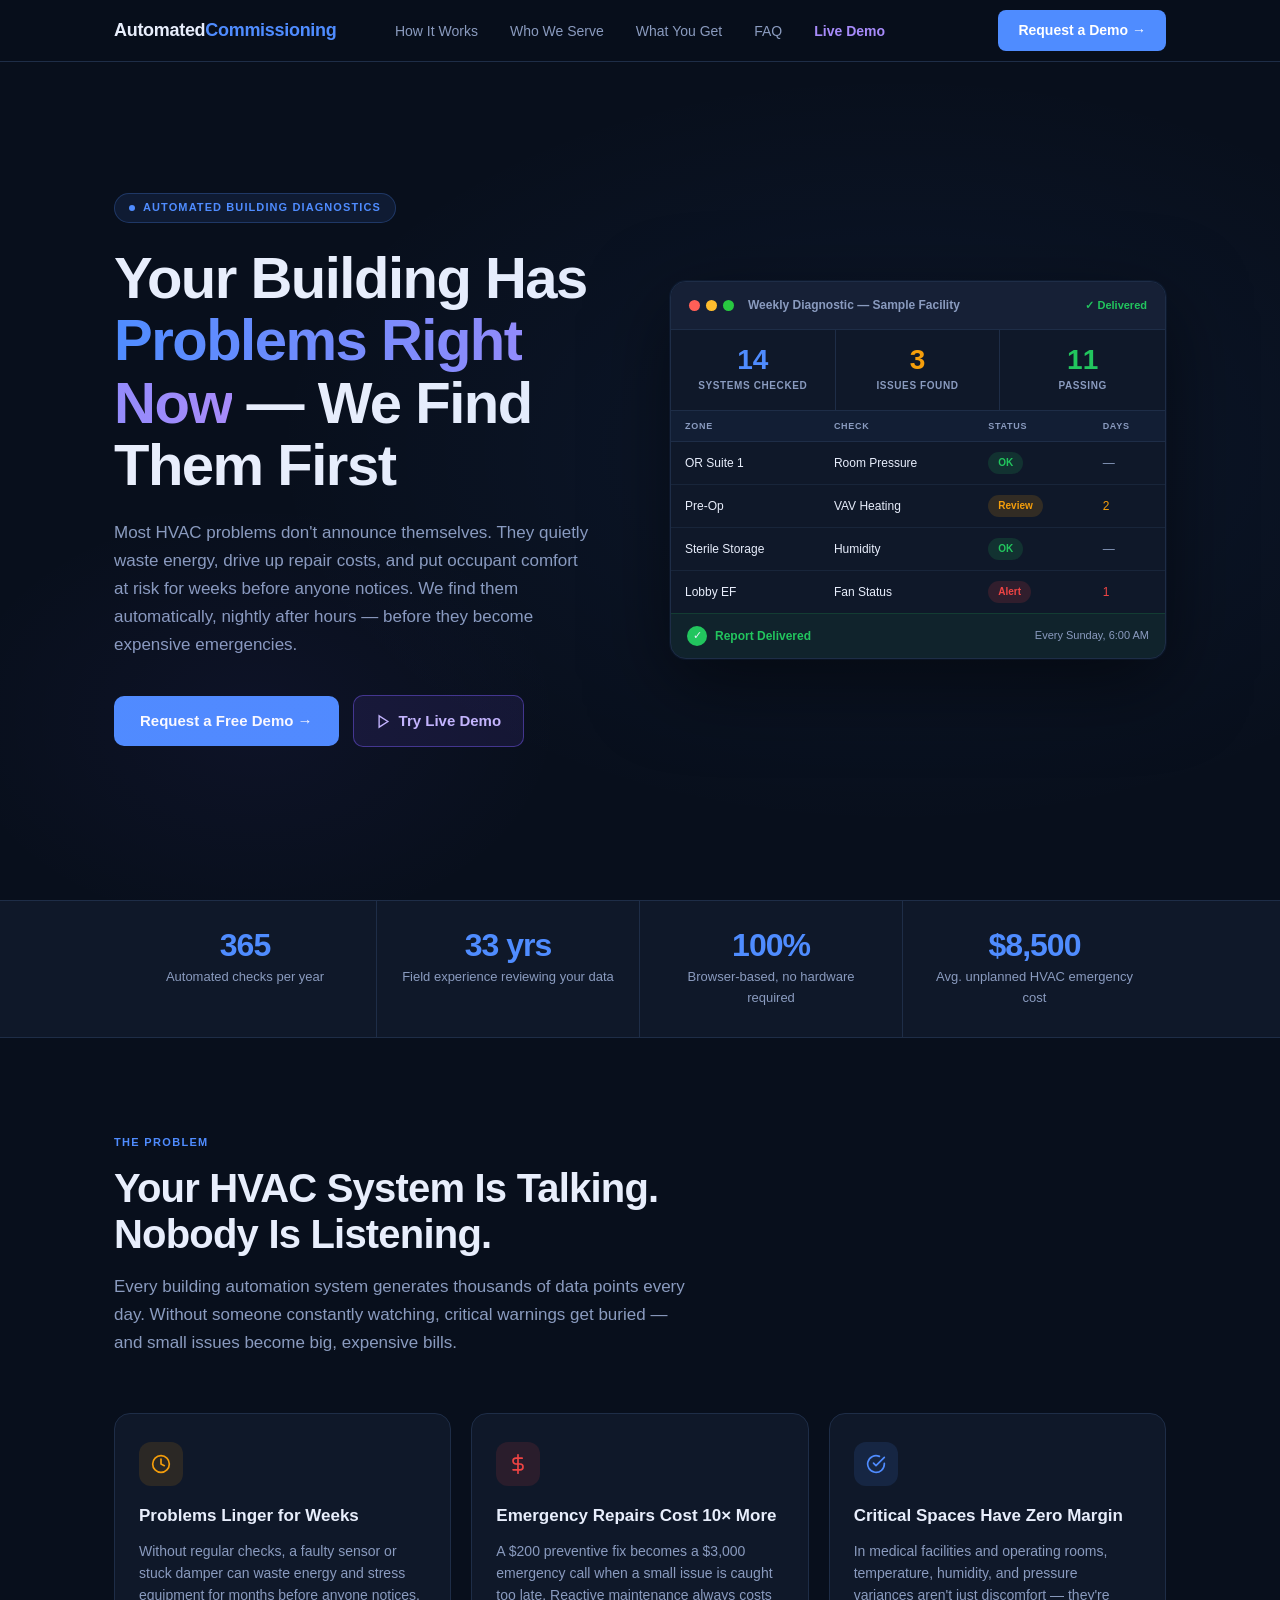
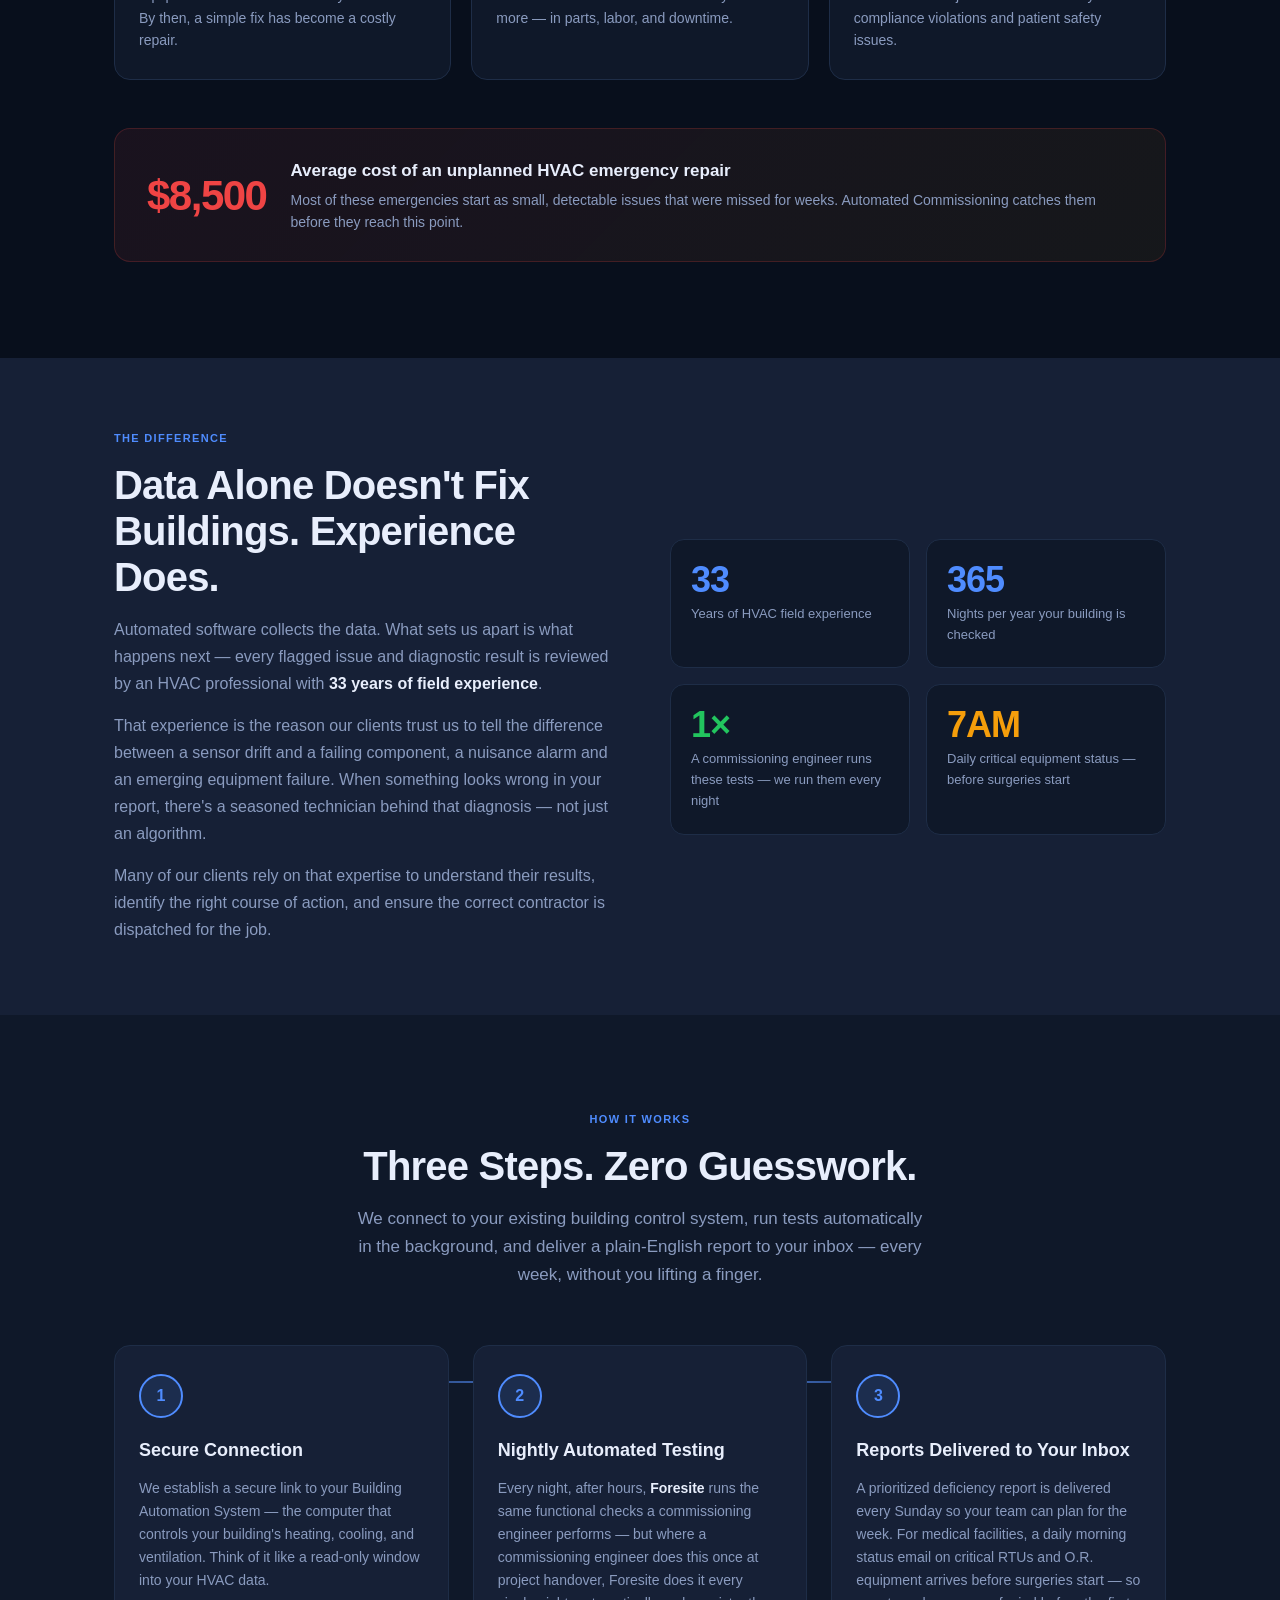
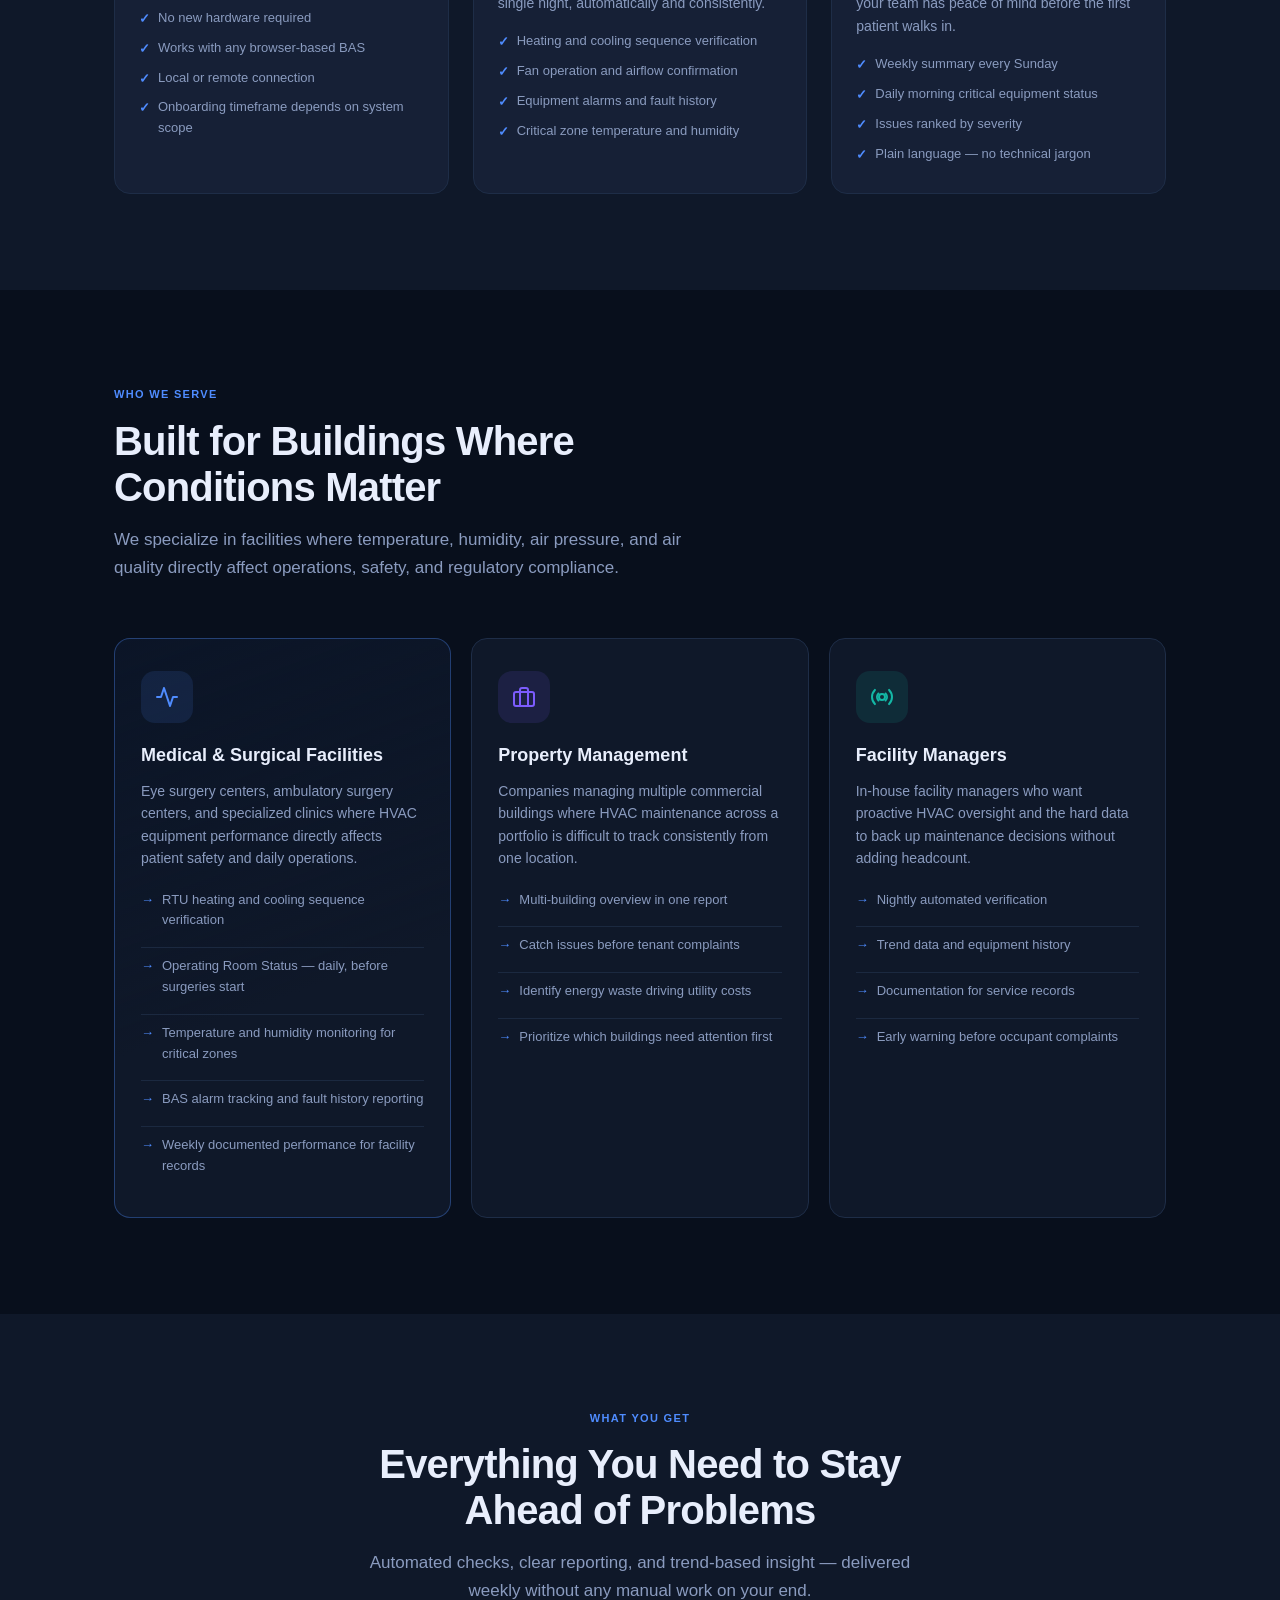
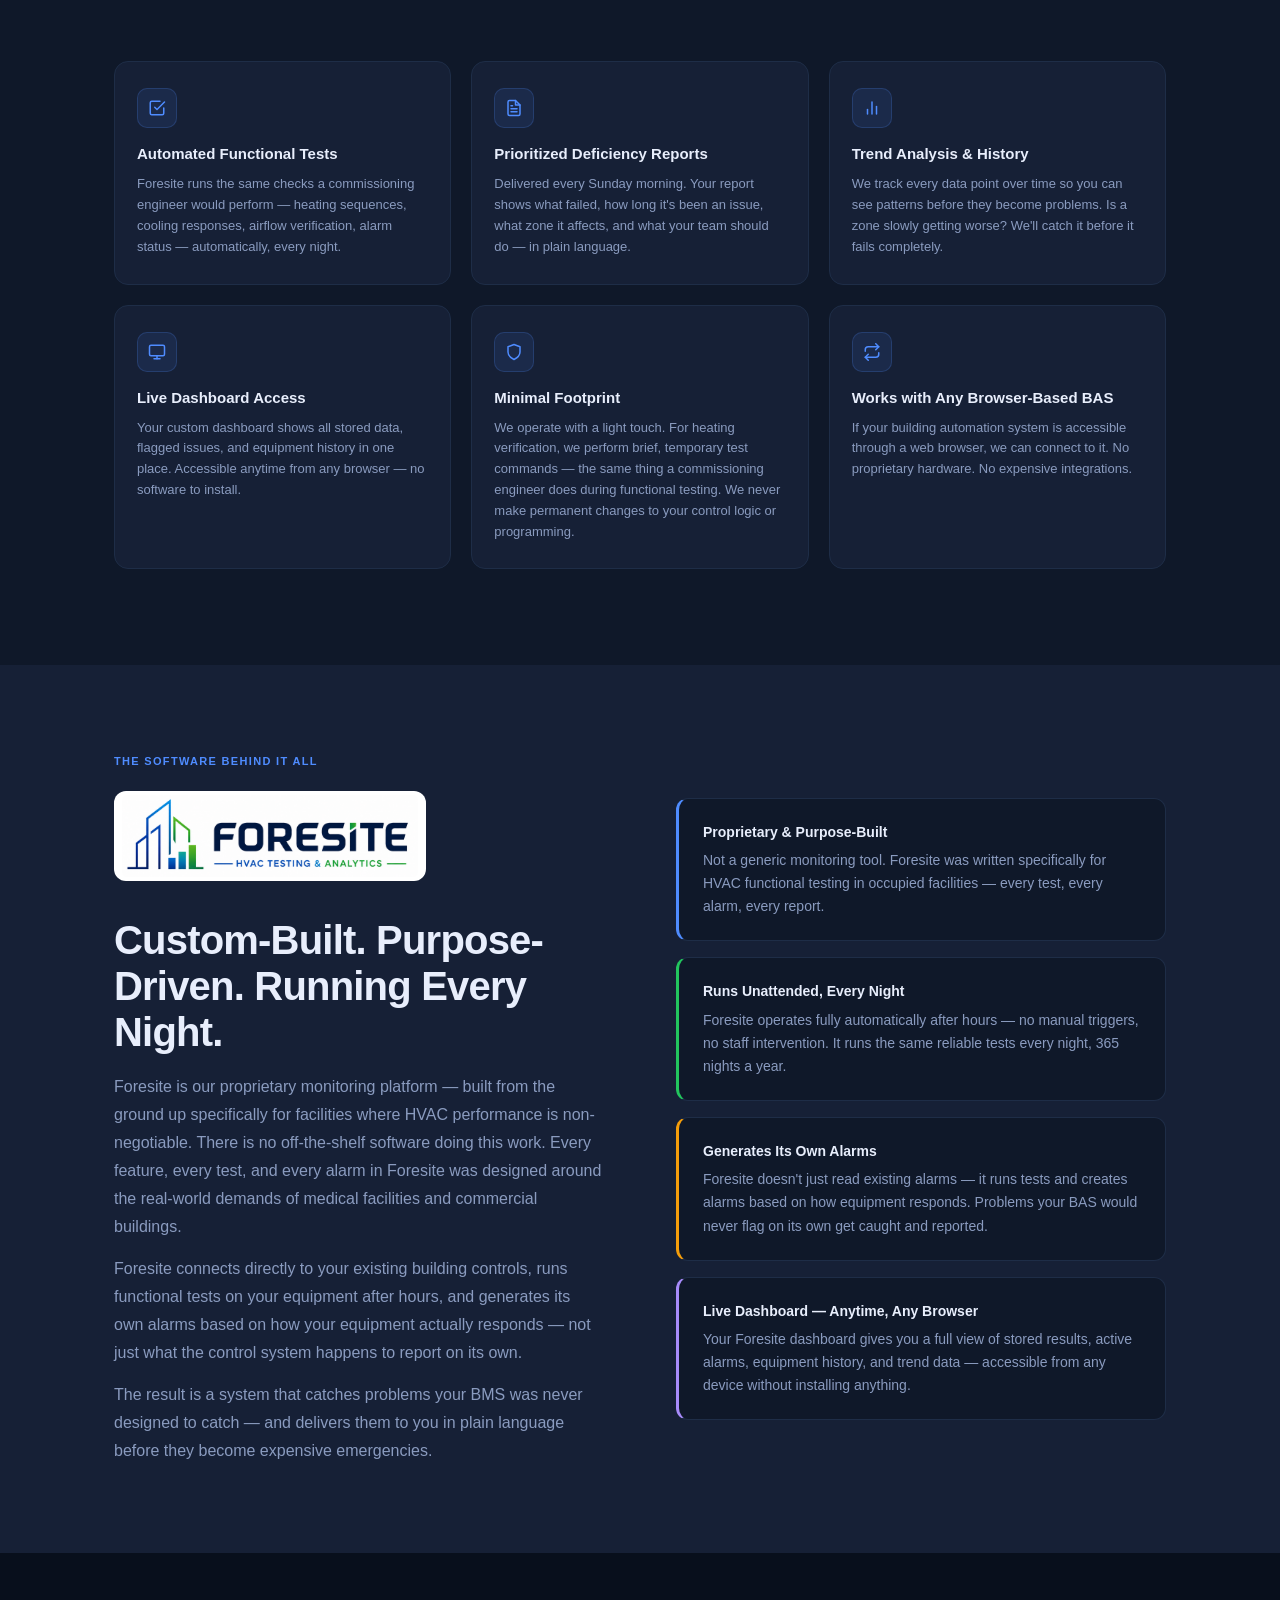
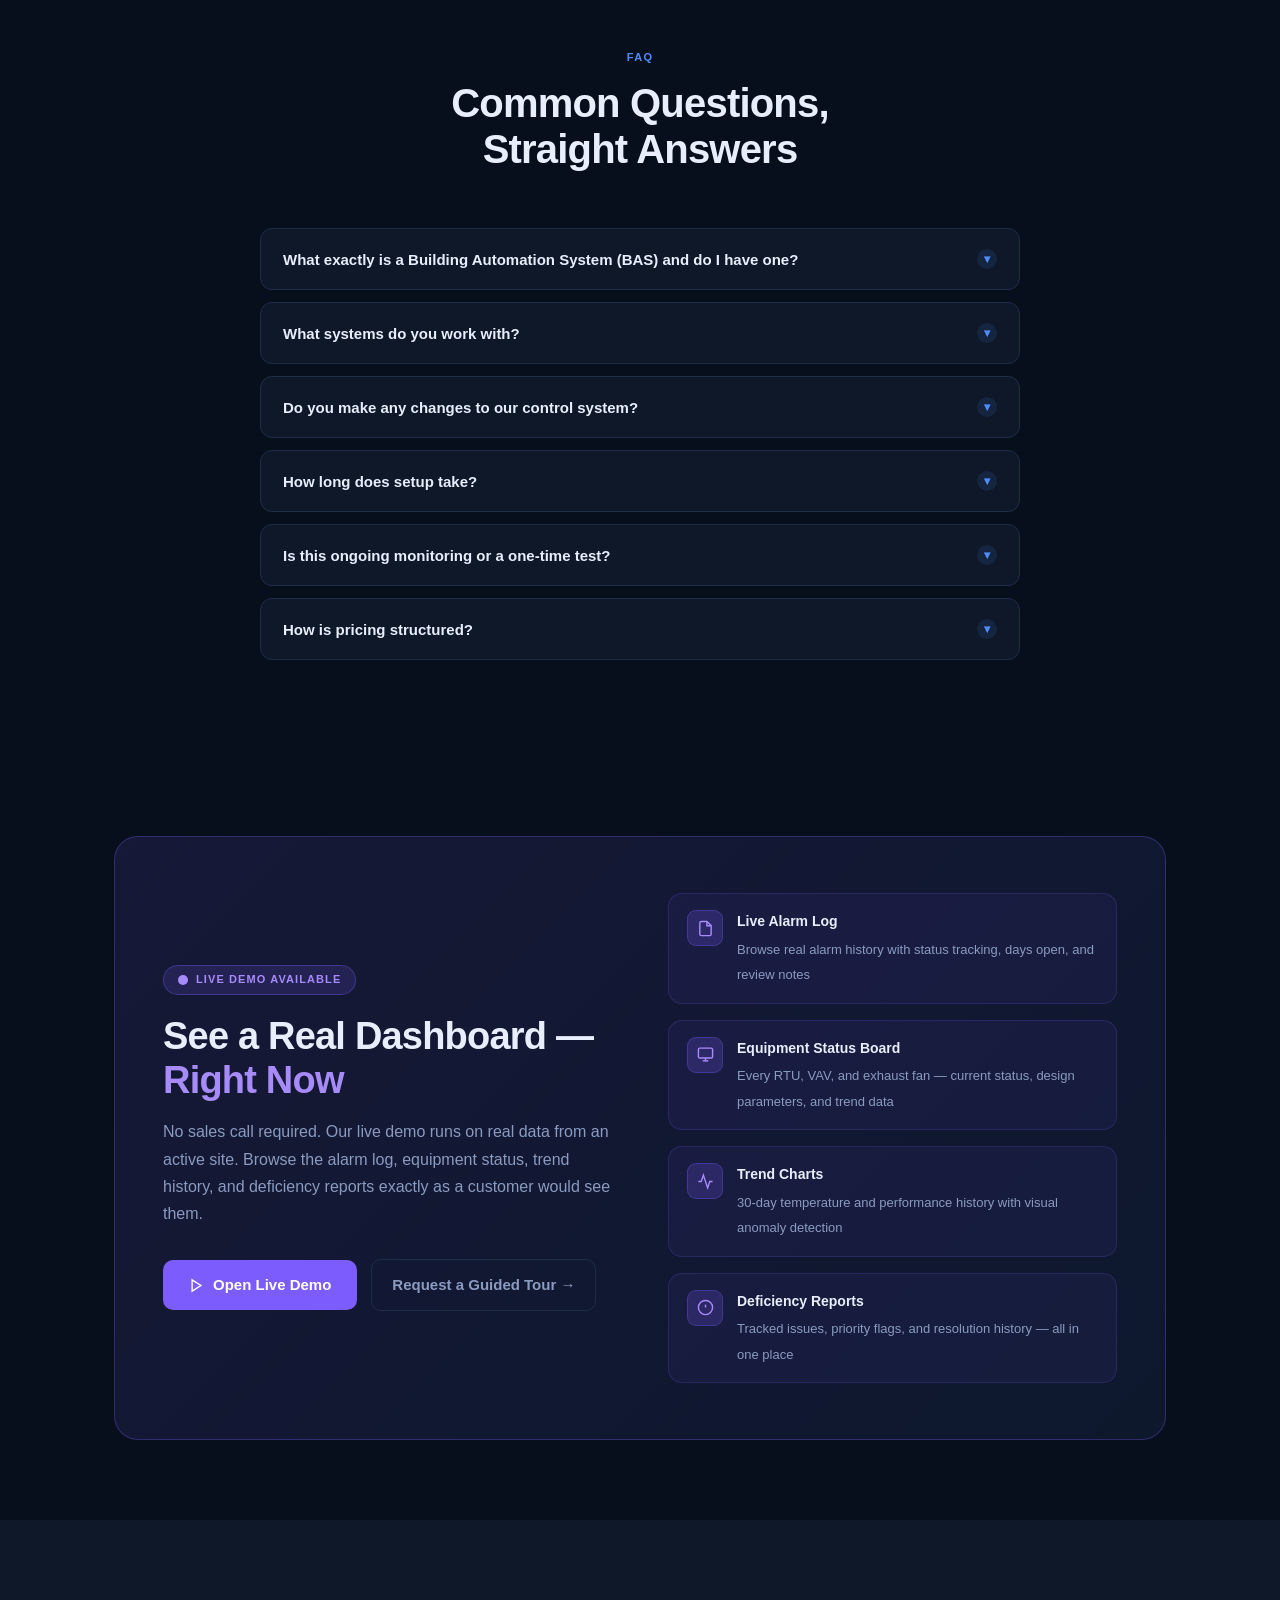
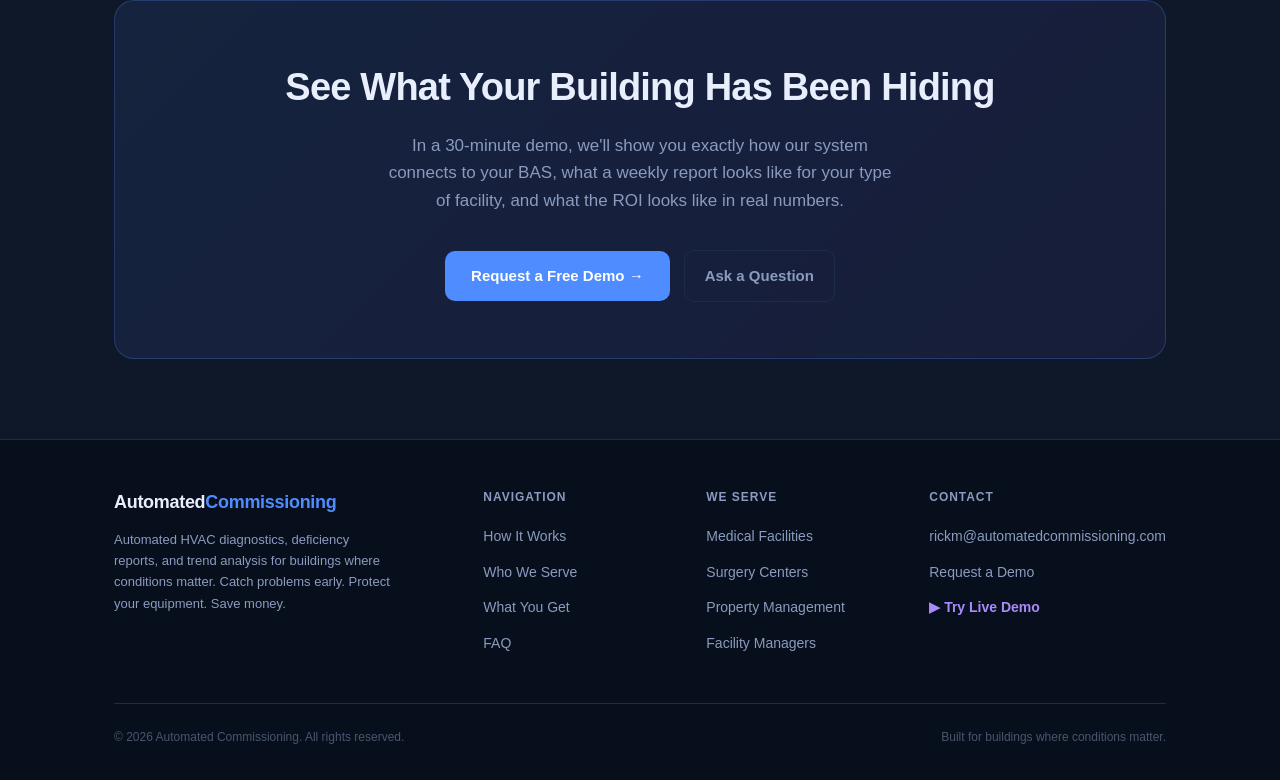
==== index.html @ 2536ab01 "Add files via upload" ====
<!DOCTYPE html>
<html lang="en">
<head>
  <meta charset="UTF-8" />
  <meta name="viewport" content="width=device-width, initial-scale=1.0" />
  <meta name="description" content="Automated Commissioning delivers weekly HVAC diagnostics, deficiency reports, and trend analysis for medical facilities, surgery centers, and commercial buildings." />
  <title>Automated Commissioning | Weekly HVAC Diagnostics for Buildings</title>
  <style>
    /* ── Reset & Variables ──────────────────────────────────────────────── */
    *, *::before, *::after { box-sizing: border-box; margin: 0; padding: 0; }

    :root {
      --bg:       #080f1c;
      --panel:    #0f1829;
      --panel-2:  #162036;
      --panel-3:  #1c2a42;
      --text:     #e8eefc;
      --muted:    #8a9bbf;
      --border:   #1e2d47;
      --accent:   #4f8cff;
      --accent-d: #3a7aef;
      --accent-2: #7c5cfc;
      --green:    #22c55e;
      --amber:    #f59e0b;
      --red:      #ef4444;
    }

    html { scroll-behavior: smooth; }

    body {
      background: var(--bg);
      color: var(--text);
      font-family: Arial, Helvetica, sans-serif;
      line-height: 1.6;
      overflow-x: hidden;
    }

    a { color: inherit; text-decoration: none; }
    img { max-width: 100%; }

    .container {
      max-width: 1100px;
      margin: 0 auto;
      padding: 0 24px;
    }

    /* ── Animations ─────────────────────────────────────────────────────── */
    @keyframes fade-up {
      from { opacity: 0; transform: translateY(28px); }
      to   { opacity: 1; transform: translateY(0); }
    }
    @keyframes fade-in {
      from { opacity: 0; }
      to   { opacity: 1; }
    }
    @keyframes pulse-dot {
      0%, 100% { opacity: 1; transform: scale(1); }
      50%       { opacity: .5; transform: scale(1.4); }
    }
    @keyframes float {
      0%, 100% { transform: translateY(0); }
      50%       { transform: translateY(-8px); }
    }
    @keyframes count-up { from { opacity: 0; } to { opacity: 1; } }

    .reveal {
      opacity: 0;
      transform: translateY(24px);
      transition: opacity 0.6s ease, transform 0.6s ease;
    }
    .reveal.visible {
      opacity: 1;
      transform: translateY(0);
    }

    /* ── NAV ─────────────────────────────────────────────────────────────── */
    nav {
      position: fixed;
      top: 0; left: 0; right: 0;
      z-index: 100;
      background: rgba(8, 15, 28, 0.92);
      backdrop-filter: blur(12px);
      border-bottom: 1px solid var(--border);
      height: 62px;
      display: flex;
      align-items: center;
    }

    nav .container {
      width: 100%;
    }

    .nav-inner {
      display: flex;
      align-items: center;
      width: 100%;
    }

    .nav-right {
      flex: 1;
      display: flex;
      align-items: center;
      justify-content: flex-end;
      gap: 12px;
    }

    .logo {
      flex: 1;
      font-size: 18px;
      font-weight: 800;
      letter-spacing: -0.3px;
      white-space: nowrap;
    }
    .logo span { color: var(--accent); }

    .nav-links {
      display: flex;
      align-items: center;
      gap: 32px;
      list-style: none;
      flex-shrink: 0;
    }
    .nav-links a {
      font-size: 14px;
      color: var(--muted);
      font-weight: 500;
      transition: color 0.15s;
    }
    .nav-links a:hover { color: var(--text); }

    .nav-cta {
      background: var(--accent);
      color: #fff;
      font-size: 14px;
      font-weight: 700;
      padding: 9px 20px;
      border-radius: 8px;
      transition: background 0.15s;
      white-space: nowrap;
    }
    .nav-cta:hover { background: var(--accent-d); color: #fff; }

    .nav-mobile-btn {
      display: none;
      background: none;
      border: none;
      cursor: pointer;
      padding: 4px;
      color: var(--text);
    }

    /* ── HERO ────────────────────────────────────────────────────────────── */
    .hero {
      min-height: 100vh;
      display: flex;
      align-items: center;
      padding: 100px 0 60px;
      position: relative;
      overflow: hidden;
    }

    .hero::before {
      content: '';
      position: absolute;
      inset: 0;
      background: radial-gradient(ellipse 70% 60% at 70% 50%, rgba(79,140,255,0.07) 0%, transparent 70%),
                  radial-gradient(ellipse 40% 40% at 20% 80%, rgba(124,92,252,0.05) 0%, transparent 60%);
      pointer-events: none;
    }

    .hero-grid {
      display: grid;
      grid-template-columns: 1fr 1fr;
      gap: 60px;
      align-items: center;
    }

    .hero-badge {
      display: inline-flex;
      align-items: center;
      gap: 8px;
      font-size: 11px;
      font-weight: 700;
      letter-spacing: 0.1em;
      text-transform: uppercase;
      color: var(--accent);
      background: rgba(79,140,255,0.1);
      border: 1px solid rgba(79,140,255,0.25);
      border-radius: 50px;
      padding: 5px 14px;
      margin-bottom: 24px;
    }

    .hero-badge-dot {
      width: 6px; height: 6px;
      background: var(--accent);
      border-radius: 50%;
      animation: pulse-dot 2s ease infinite;
    }

    .hero h1 {
      font-size: clamp(36px, 5vw, 58px);
      font-weight: 900;
      line-height: 1.08;
      letter-spacing: -1.5px;
      margin-bottom: 22px;
      color: var(--text);
    }

    .hero h1 em {
      font-style: normal;
      background: linear-gradient(90deg, var(--accent) 0%, #a78bfa 100%);
      -webkit-background-clip: text;
      -webkit-text-fill-color: transparent;
      background-clip: text;
    }

    .hero-sub {
      font-size: 17px;
      color: var(--muted);
      line-height: 1.65;
      margin-bottom: 36px;
      max-width: 480px;
    }

    .hero-actions {
      display: flex;
      align-items: center;
      gap: 14px;
      flex-wrap: wrap;
    }

    .btn-primary {
      display: inline-flex;
      align-items: center;
      gap: 8px;
      background: var(--accent);
      color: #fff;
      font-size: 15px;
      font-weight: 700;
      padding: 13px 26px;
      border-radius: 10px;
      transition: background 0.15s, transform 0.15s;
    }
    .btn-primary:hover { background: var(--accent-d); transform: translateY(-1px); color: #fff; }

    .btn-ghost {
      display: inline-flex;
      align-items: center;
      gap: 8px;
      color: var(--muted);
      font-size: 15px;
      font-weight: 600;
      padding: 13px 20px;
      border-radius: 10px;
      border: 1px solid var(--border);
      transition: color 0.15s, border-color 0.15s;
    }
    .btn-ghost:hover { color: var(--text); border-color: var(--accent); }

    .btn-demo-hero {
      display: inline-flex;
      align-items: center;
      gap: 8px;
      color: #c4b5fd;
      font-size: 15px;
      font-weight: 700;
      padding: 13px 22px;
      border-radius: 10px;
      border: 1px solid rgba(124,92,252,0.45);
      background: rgba(124,92,252,0.1);
      transition: background 0.15s, border-color 0.15s, transform 0.15s;
    }
    .btn-demo-hero:hover {
      background: rgba(124,92,252,0.18);
      border-color: rgba(124,92,252,0.8);
      color: #ddd6fe;
      transform: translateY(-1px);
    }

    /* ── Demo callout section ───────────────────────────────────────────── */
    .demo-callout {
      padding: 80px 0;
      background: var(--bg);
    }

    .demo-callout-box {
      background: linear-gradient(135deg, rgba(124,92,252,0.12) 0%, rgba(79,140,255,0.08) 100%);
      border: 1px solid rgba(124,92,252,0.3);
      border-radius: 24px;
      padding: 56px 48px;
      display: grid;
      grid-template-columns: 1fr 1fr;
      gap: 56px;
      align-items: center;
    }

    @media (max-width: 760px) {
      .demo-callout-box { grid-template-columns: 1fr; gap: 32px; padding: 36px 24px; }
    }

    .demo-callout-badge {
      display: inline-flex;
      align-items: center;
      gap: 8px;
      font-size: 11px;
      font-weight: 700;
      letter-spacing: 0.1em;
      text-transform: uppercase;
      color: #a78bfa;
      background: rgba(124,92,252,0.15);
      border: 1px solid rgba(124,92,252,0.35);
      border-radius: 50px;
      padding: 5px 14px;
      margin-bottom: 20px;
    }

    .demo-callout h2 {
      font-size: clamp(26px, 3.5vw, 38px);
      font-weight: 900;
      letter-spacing: -0.8px;
      line-height: 1.15;
      margin-bottom: 16px;
    }

    .demo-callout h2 span { color: #a78bfa; }

    .demo-callout p {
      font-size: 16px;
      color: var(--muted);
      margin-bottom: 32px;
      line-height: 1.7;
    }

    .demo-callout-actions {
      display: flex;
      align-items: center;
      gap: 14px;
      flex-wrap: wrap;
    }

    .btn-demo-main {
      display: inline-flex;
      align-items: center;
      gap: 9px;
      background: #7c5cfc;
      color: #fff;
      font-size: 15px;
      font-weight: 700;
      padding: 13px 26px;
      border-radius: 10px;
      transition: background 0.15s, transform 0.15s;
    }
    .btn-demo-main:hover { background: #6d4de8; color: #fff; transform: translateY(-1px); }

    .demo-callout-features {
      display: flex;
      flex-direction: column;
      gap: 16px;
    }

    .demo-feature-item {
      display: flex;
      align-items: flex-start;
      gap: 14px;
      background: rgba(124,92,252,0.07);
      border: 1px solid rgba(124,92,252,0.18);
      border-radius: 14px;
      padding: 16px 18px;
    }

    .demo-feature-icon {
      width: 36px;
      height: 36px;
      border-radius: 9px;
      background: rgba(124,92,252,0.2);
      border: 1px solid rgba(124,92,252,0.3);
      display: flex;
      align-items: center;
      justify-content: center;
      flex-shrink: 0;
      color: #a78bfa;
    }

    .demo-feature-text strong {
      display: block;
      font-size: 14px;
      font-weight: 700;
      color: var(--text);
      margin-bottom: 3px;
    }

    .demo-feature-text span {
      font-size: 13px;
      color: var(--muted);
    }

    /* ── Hero mock report card ──────────────────────────────────────────── */
    .hero-visual {
      position: relative;
      animation: float 6s ease-in-out infinite;
    }

    .report-card {
      background: var(--panel);
      border: 1px solid var(--border);
      border-radius: 16px;
      overflow: hidden;
      box-shadow: 0 24px 80px rgba(0,0,0,0.5), 0 0 0 1px rgba(79,140,255,0.08);
    }

    .report-card-header {
      background: var(--panel-2);
      padding: 14px 18px;
      display: flex;
      align-items: center;
      gap: 10px;
      border-bottom: 1px solid var(--border);
    }

    .rc-dots { display: flex; gap: 6px; }
    .rc-dot {
      width: 11px; height: 11px;
      border-radius: 50%;
    }
    .rc-dot.r { background: #ff5f57; }
    .rc-dot.y { background: #febc2e; }
    .rc-dot.g { background: #28c840; }

    .rc-title {
      font-size: 12px;
      font-weight: 600;
      color: var(--muted);
      margin-left: 4px;
    }

    .rc-delivered {
      margin-left: auto;
      display: flex;
      align-items: center;
      gap: 6px;
      font-size: 11px;
      color: var(--green);
      font-weight: 600;
    }

    .report-stats {
      display: grid;
      grid-template-columns: repeat(3, 1fr);
      gap: 0;
      border-bottom: 1px solid var(--border);
    }

    .report-stat {
      padding: 16px;
      text-align: center;
      border-right: 1px solid var(--border);
    }
    .report-stat:last-child { border-right: none; }

    .report-stat-num {
      font-size: 28px;
      font-weight: 900;
      line-height: 1;
      margin-bottom: 4px;
    }
    .report-stat-num.blue   { color: var(--accent); }
    .report-stat-num.amber  { color: var(--amber); }
    .report-stat-num.green  { color: var(--green); }

    .report-stat-label {
      font-size: 10px;
      font-weight: 600;
      text-transform: uppercase;
      letter-spacing: 0.06em;
      color: var(--muted);
    }

    .report-table { width: 100%; border-collapse: collapse; }

    .report-table th {
      background: rgba(79,140,255,0.05);
      font-size: 9px;
      font-weight: 700;
      text-transform: uppercase;
      letter-spacing: 0.08em;
      color: var(--muted);
      padding: 8px 14px;
      text-align: left;
      border-bottom: 1px solid var(--border);
    }

    .report-table td {
      font-size: 12px;
      padding: 10px 14px;
      border-bottom: 1px solid rgba(30,45,71,0.6);
      color: var(--text);
    }

    .report-table tr:last-child td { border-bottom: none; }

    .status-pill {
      display: inline-block;
      font-size: 10px;
      font-weight: 700;
      padding: 3px 10px;
      border-radius: 50px;
    }
    .status-ok    { background: rgba(34,197,94,0.15);  color: var(--green); }
    .status-alert { background: rgba(239,68,68,0.15);  color: var(--red); }
    .status-rev   { background: rgba(245,158,11,0.15); color: var(--amber); }

    .report-footer {
      padding: 12px 16px;
      display: flex;
      align-items: center;
      gap: 8px;
      background: rgba(34,197,94,0.06);
      border-top: 1px solid rgba(34,197,94,0.15);
    }

    .rf-check {
      width: 20px; height: 20px;
      background: var(--green);
      border-radius: 50%;
      display: flex; align-items: center; justify-content: center;
      font-size: 11px;
      flex-shrink: 0;
    }

    .rf-text { font-size: 12px; color: var(--green); font-weight: 600; }
    .rf-sub  { font-size: 11px; color: var(--muted); margin-left: auto; }

    /* ── SECTION COMMONS ─────────────────────────────────────────────────── */
    section { padding: 96px 0; }

    .section-label {
      font-size: 11px;
      font-weight: 700;
      letter-spacing: 0.12em;
      text-transform: uppercase;
      color: var(--accent);
      margin-bottom: 14px;
    }

    .section-heading {
      font-size: clamp(26px, 3.5vw, 40px);
      font-weight: 800;
      letter-spacing: -0.8px;
      line-height: 1.15;
      color: var(--text);
      margin-bottom: 16px;
    }

    .section-sub {
      font-size: 17px;
      color: var(--muted);
      line-height: 1.65;
      max-width: 580px;
    }

    .section-header { margin-bottom: 56px; }
    .section-header.center { text-align: center; }
    .section-header.center .section-sub { margin: 0 auto; }

    /* ── STATS BAR ───────────────────────────────────────────────────────── */
    .stats-bar {
      padding: 0;
      background: var(--panel);
      border-top: 1px solid var(--border);
      border-bottom: 1px solid var(--border);
    }

    .stats-bar-inner {
      display: grid;
      grid-template-columns: repeat(4, 1fr);
    }

    .stat-item {
      padding: 28px 24px;
      border-right: 1px solid var(--border);
      text-align: center;
    }
    .stat-item:last-child { border-right: none; }

    .stat-num {
      font-size: 32px;
      font-weight: 900;
      color: var(--accent);
      letter-spacing: -1px;
      line-height: 1;
      margin-bottom: 6px;
    }

    .stat-label {
      font-size: 13px;
      color: var(--muted);
      font-weight: 500;
    }

    /* ── PROBLEM SECTION ─────────────────────────────────────────────────── */
    .problem-section { background: var(--bg); }

    .problem-grid {
      display: grid;
      grid-template-columns: repeat(3, 1fr);
      gap: 20px;
      margin-top: 48px;
    }

    .problem-card {
      background: var(--panel);
      border: 1px solid var(--border);
      border-radius: 16px;
      padding: 28px 24px;
      transition: border-color 0.2s, transform 0.2s;
    }
    .problem-card:hover { border-color: rgba(79,140,255,0.3); transform: translateY(-3px); }

    .problem-icon {
      width: 44px; height: 44px;
      border-radius: 12px;
      display: flex; align-items: center; justify-content: center;
      font-size: 20px;
      margin-bottom: 16px;
    }
    .problem-icon.amber { background: rgba(245,158,11,0.12); }
    .problem-icon.red   { background: rgba(239,68,68,0.12); }
    .problem-icon.blue  { background: rgba(79,140,255,0.12); }

    .problem-card h3 {
      font-size: 17px;
      font-weight: 700;
      margin-bottom: 10px;
      color: var(--text);
    }

    .problem-card p {
      font-size: 14px;
      color: var(--muted);
      line-height: 1.6;
    }

    .cost-callout {
      margin-top: 48px;
      background: linear-gradient(135deg, rgba(239,68,68,0.08), rgba(245,158,11,0.06));
      border: 1px solid rgba(239,68,68,0.2);
      border-radius: 16px;
      padding: 28px 32px;
      display: flex;
      align-items: center;
      gap: 24px;
    }

    .cost-num {
      font-size: 42px;
      font-weight: 900;
      color: var(--red);
      letter-spacing: -1.5px;
      white-space: nowrap;
    }

    .cost-text h4 { font-size: 17px; font-weight: 700; margin-bottom: 4px; }
    .cost-text p  { font-size: 14px; color: var(--muted); }

    /* ── HOW IT WORKS ────────────────────────────────────────────────────── */
    .how-section { background: var(--panel); }

    .steps-grid {
      display: grid;
      grid-template-columns: repeat(3, 1fr);
      gap: 24px;
      position: relative;
    }

    .steps-grid::before {
      content: '';
      position: absolute;
      top: 36px;
      left: calc(16.67% + 16px);
      right: calc(16.67% + 16px);
      height: 2px;
      background: linear-gradient(90deg, var(--border), var(--accent), var(--border));
      z-index: 0;
    }

    .step-card {
      background: var(--panel-2);
      border: 1px solid var(--border);
      border-radius: 16px;
      padding: 28px 24px;
      position: relative;
      z-index: 1;
      transition: border-color 0.2s, transform 0.2s;
    }
    .step-card:hover { border-color: rgba(79,140,255,0.4); transform: translateY(-3px); }

    .step-num {
      width: 44px; height: 44px;
      border-radius: 50%;
      background: rgba(79,140,255,0.12);
      border: 2px solid var(--accent);
      display: flex; align-items: center; justify-content: center;
      font-size: 16px;
      font-weight: 900;
      color: var(--accent);
      margin-bottom: 18px;
    }

    .step-card h3 { font-size: 18px; font-weight: 700; margin-bottom: 12px; }
    .step-card p  { font-size: 14px; color: var(--muted); line-height: 1.65; }

    .step-bullets {
      list-style: none;
      margin-top: 16px;
      display: flex;
      flex-direction: column;
      gap: 8px;
    }

    .step-bullets li {
      font-size: 13px;
      color: var(--muted);
      display: flex;
      align-items: flex-start;
      gap: 8px;
    }

    .step-bullets li::before {
      content: '✓';
      color: var(--accent);
      font-weight: 700;
      flex-shrink: 0;
      margin-top: 1px;
    }

    /* ── WHO WE SERVE ────────────────────────────────────────────────────── */
    .serve-section { background: var(--bg); }

    .serve-grid {
      display: grid;
      grid-template-columns: repeat(3, 1fr);
      gap: 20px;
    }

    .serve-card {
      background: var(--panel);
      border: 1px solid var(--border);
      border-radius: 16px;
      padding: 32px 26px;
      transition: border-color 0.2s, transform 0.2s;
    }
    .serve-card:hover { border-color: rgba(79,140,255,0.35); transform: translateY(-3px); }
    .serve-card.featured {
      border-color: rgba(79,140,255,0.35);
      background: linear-gradient(160deg, rgba(79,140,255,0.05) 0%, var(--panel) 60%);
    }

    .serve-icon-wrap {
      width: 52px; height: 52px;
      border-radius: 14px;
      display: flex; align-items: center; justify-content: center;
      font-size: 24px;
      margin-bottom: 18px;
    }
    .serve-icon-wrap.blue   { background: rgba(79,140,255,0.12); }
    .serve-icon-wrap.purple { background: rgba(124,92,252,0.12); }
    .serve-icon-wrap.teal   { background: rgba(20,184,166,0.12); }

    .serve-card h3 { font-size: 18px; font-weight: 700; margin-bottom: 10px; }
    .serve-card > p { font-size: 14px; color: var(--muted); line-height: 1.6; margin-bottom: 20px; }

    .serve-list {
      list-style: none;
      display: flex;
      flex-direction: column;
      gap: 8px;
    }
    .serve-list li {
      font-size: 13px;
      color: var(--muted);
      display: flex;
      align-items: flex-start;
      gap: 8px;
      padding: 8px 0;
      border-top: 1px solid rgba(30,45,71,0.8);
    }
    .serve-list li:first-child { border-top: none; padding-top: 0; }
    .serve-list li::before {
      content: '→';
      color: var(--accent);
      font-weight: 700;
      flex-shrink: 0;
    }

    /* ── WHAT YOU GET ────────────────────────────────────────────────────── */
    .features-section { background: var(--panel); }

    .features-grid {
      display: grid;
      grid-template-columns: repeat(3, 1fr);
      gap: 20px;
    }

    .feature-card {
      background: var(--panel-2);
      border: 1px solid var(--border);
      border-radius: 14px;
      padding: 26px 22px;
      transition: border-color 0.2s, transform 0.2s;
    }
    .feature-card:hover { border-color: rgba(79,140,255,0.3); transform: translateY(-2px); }

    .feature-icon {
      width: 40px; height: 40px;
      border-radius: 10px;
      background: rgba(79,140,255,0.1);
      border: 1px solid rgba(79,140,255,0.2);
      display: flex; align-items: center; justify-content: center;
      font-size: 18px;
      margin-bottom: 14px;
    }

    .feature-card h3 { font-size: 15px; font-weight: 700; margin-bottom: 8px; }
    .feature-card p  { font-size: 13px; color: var(--muted); line-height: 1.6; }

    /* ── FAQ ─────────────────────────────────────────────────────────────── */
    .faq-section { background: var(--bg); }

    .faq-list {
      max-width: 760px;
      margin: 0 auto;
      display: flex;
      flex-direction: column;
      gap: 12px;
    }

    .faq-item {
      background: var(--panel);
      border: 1px solid var(--border);
      border-radius: 12px;
      overflow: hidden;
      transition: border-color 0.2s;
    }
    .faq-item.open { border-color: rgba(79,140,255,0.3); }

    .faq-q {
      width: 100%;
      background: none;
      border: none;
      padding: 20px 22px;
      display: flex;
      align-items: center;
      justify-content: space-between;
      gap: 16px;
      cursor: pointer;
      text-align: left;
      font-size: 15px;
      font-weight: 600;
      color: var(--text);
      font-family: inherit;
    }

    .faq-chevron {
      width: 20px; height: 20px;
      border-radius: 50%;
      background: rgba(79,140,255,0.1);
      display: flex; align-items: center; justify-content: center;
      font-size: 12px;
      color: var(--accent);
      flex-shrink: 0;
      transition: transform 0.25s, background 0.2s;
    }
    .faq-item.open .faq-chevron { transform: rotate(180deg); background: rgba(79,140,255,0.2); }

    .faq-a {
      max-height: 0;
      overflow: hidden;
      transition: max-height 0.35s ease, padding 0.25s ease;
      padding: 0 22px;
      font-size: 14px;
      color: var(--muted);
      line-height: 1.7;
    }
    .faq-item.open .faq-a {
      max-height: 300px;
      padding: 0 22px 20px;
    }

    /* ── CTA SECTION ─────────────────────────────────────────────────────── */
    .cta-section {
      background: var(--panel);
      padding: 80px 0;
    }

    .cta-box {
      background: linear-gradient(135deg, rgba(79,140,255,0.1) 0%, rgba(124,92,252,0.08) 100%);
      border: 1px solid rgba(79,140,255,0.25);
      border-radius: 20px;
      padding: 56px 48px;
      text-align: center;
    }

    .cta-box h2 {
      font-size: clamp(26px, 3.5vw, 38px);
      font-weight: 800;
      letter-spacing: -0.8px;
      margin-bottom: 14px;
    }

    .cta-box p {
      font-size: 17px;
      color: var(--muted);
      margin-bottom: 36px;
      max-width: 520px;
      margin-left: auto;
      margin-right: auto;
    }

    .cta-actions {
      display: flex;
      align-items: center;
      justify-content: center;
      gap: 14px;
      flex-wrap: wrap;
    }

    /* ── FOOTER ──────────────────────────────────────────────────────────── */
    footer {
      background: var(--bg);
      border-top: 1px solid var(--border);
      padding: 48px 0 32px;
    }

    .footer-grid {
      display: grid;
      grid-template-columns: 1.8fr 1fr 1fr 1fr;
      gap: 40px;
      margin-bottom: 48px;
    }

    .footer-brand p {
      font-size: 13px;
      color: var(--muted);
      line-height: 1.65;
      margin-top: 12px;
      max-width: 280px;
    }

    .footer-col h4 {
      font-size: 12px;
      font-weight: 700;
      text-transform: uppercase;
      letter-spacing: 0.08em;
      color: var(--muted);
      margin-bottom: 16px;
    }

    .footer-col ul {
      list-style: none;
      display: flex;
      flex-direction: column;
      gap: 10px;
    }
    .footer-col ul li a {
      font-size: 14px;
      color: var(--muted);
      transition: color 0.15s;
    }
    .footer-col ul li a:hover { color: var(--text); }

    .footer-bottom {
      border-top: 1px solid var(--border);
      padding-top: 24px;
      display: flex;
      align-items: center;
      justify-content: space-between;
      font-size: 12px;
      color: rgba(138,155,191,0.5);
      flex-wrap: wrap;
      gap: 8px;
    }

    /* ── MOBILE ──────────────────────────────────────────────────────────── */
    @media (max-width: 900px) {
      .exp-grid { grid-template-columns: 1fr !important; gap: 32px !important; }
      .nav-links { display: none; }
      .nav-mobile-btn { display: block; }

      .hero-grid { grid-template-columns: 1fr; gap: 40px; }
      .hero-visual { order: -1; }
      .hero { padding: 90px 0 50px; min-height: auto; }

      .stats-bar-inner { grid-template-columns: repeat(2, 1fr); }
      .stat-item:nth-child(2) { border-right: none; }
      .stat-item:nth-child(3) { border-top: 1px solid var(--border); }
      .stat-item:nth-child(4) { border-top: 1px solid var(--border); border-right: none; }

      .problem-grid  { grid-template-columns: 1fr; }
      .steps-grid    { grid-template-columns: 1fr; }
      .steps-grid::before { display: none; }
      .serve-grid    { grid-template-columns: 1fr; }
      .features-grid { grid-template-columns: 1fr 1fr; }
      .cost-callout  { flex-direction: column; text-align: center; }

      .footer-grid { grid-template-columns: 1fr 1fr; }
      .footer-brand { grid-column: 1 / -1; }

      .cta-box { padding: 36px 24px; }
    }

    @media (max-width: 600px) {
      .features-grid { grid-template-columns: 1fr; }
      .report-stats { grid-template-columns: repeat(3, 1fr); }
      section { padding: 64px 0; }
    }
  </style>
</head>
<body>

<!-- ── NAV ────────────────────────────────────────────────────────────────── -->
<nav>
  <div class="container">
    <div class="nav-inner">
      <a href="index.html" class="logo">Automated<span>Commissioning</span></a>
      <ul class="nav-links">
        <li><a href="#how-it-works">How It Works</a></li>
        <li><a href="#who-we-serve">Who We Serve</a></li>
        <li><a href="#what-you-get">What You Get</a></li>
        <li><a href="#faq">FAQ</a></li>
        <li><a href="https://app.automatedcommissioning.com/demo/" target="_blank" style="color:#a78bfa;font-weight:700;">Live Demo</a></li>
      </ul>
      <div class="nav-right">
        <a href="contact.html" class="nav-cta">Request a Demo →</a>
        <button class="nav-mobile-btn" onclick="document.querySelector('.nav-links').style.display = document.querySelector('.nav-links').style.display === 'flex' ? 'none' : 'flex'">
          <svg width="22" height="22" fill="none" stroke="currentColor" stroke-width="2" viewBox="0 0 24 24"><line x1="3" y1="6" x2="21" y2="6"/><line x1="3" y1="12" x2="21" y2="12"/><line x1="3" y1="18" x2="21" y2="18"/></svg>
        </button>
      </div>
    </div>
  </div>
</nav>

<!-- ── HERO ───────────────────────────────────────────────────────────────── -->
<section class="hero">
  <div class="container">
    <div class="hero-grid">
      <div class="hero-content">
        <div class="hero-badge">
          <span class="hero-badge-dot"></span>
          Automated Building Diagnostics
        </div>
        <h1>Your Building Has <em>Problems Right Now</em> — We Find Them First</h1>
        <p class="hero-sub">Most HVAC problems don't announce themselves. They quietly waste energy, drive up repair costs, and put occupant comfort at risk for weeks before anyone notices. We find them automatically, nightly after hours — before they become expensive emergencies.</p>
        <div class="hero-actions">
          <a href="contact.html" class="btn-primary">Request a Free Demo →</a>
          <a href="https://app.automatedcommissioning.com/demo/" target="_blank" class="btn-demo-hero">
            <svg width="15" height="15" fill="none" stroke="currentColor" stroke-width="2.2" viewBox="0 0 24 24"><polygon points="5 3 19 12 5 21 5 3"/></svg>
            Try Live Demo
          </a>
        </div>
      </div>

      <div class="hero-visual">
        <div class="report-card">
          <div class="report-card-header">
            <div class="rc-dots">
              <div class="rc-dot r"></div>
              <div class="rc-dot y"></div>
              <div class="rc-dot g"></div>
            </div>
            <span class="rc-title">Weekly Diagnostic — Sample Facility</span>
            <span class="rc-delivered">✓ Delivered</span>
          </div>
          <div class="report-stats">
            <div class="report-stat">
              <div class="report-stat-num blue" id="hero-systems">—</div>
              <div class="report-stat-label">Systems Checked</div>
            </div>
            <div class="report-stat">
              <div class="report-stat-num amber" id="hero-issues">—</div>
              <div class="report-stat-label">Issues Found</div>
            </div>
            <div class="report-stat">
              <div class="report-stat-num green" id="hero-passing">—</div>
              <div class="report-stat-label">Passing</div>
            </div>
          </div>
          <table class="report-table">
            <thead>
              <tr>
                <th>Zone</th>
                <th>Check</th>
                <th>Status</th>
                <th>Days</th>
              </tr>
            </thead>
            <tbody id="hero-rows">
              <tr><td colspan="4" style="text-align:center;color:var(--muted);padding:18px 0">Loading…</td></tr>
            </tbody>
          </table>
          <div class="report-footer">
            <div class="rf-check">✓</div>
            <div>
              <div class="rf-text">Report Delivered</div>
            </div>
            <div class="rf-sub">Every Sunday, 6:00 AM</div>
          </div>
        </div>
      </div>
    </div>
  </div>
</section>

<!-- ── STATS BAR ───────────────────────────────────────────────────────────── -->
<div class="stats-bar">
  <div class="container">
    <div class="stats-bar-inner">
      <div class="stat-item reveal">
        <div class="stat-num" data-target="365">0</div>
        <div class="stat-label">Automated checks per year</div>
      </div>
      <div class="stat-item reveal">
        <div class="stat-num">33 yrs</div>
        <div class="stat-label">Field experience reviewing your data</div>
      </div>
      <div class="stat-item reveal">
        <div class="stat-num">100%</div>
        <div class="stat-label">Browser-based, no hardware required</div>
      </div>
      <div class="stat-item reveal">
        <div class="stat-num">$8,500</div>
        <div class="stat-label">Avg. unplanned HVAC emergency cost</div>
      </div>
    </div>
  </div>
</div>

<!-- ── PROBLEM ─────────────────────────────────────────────────────────────── -->
<section class="problem-section" id="problem">
  <div class="container">
    <div class="section-header reveal">
      <div class="section-label">The Problem</div>
      <h2 class="section-heading">Your HVAC System Is Talking.<br>Nobody Is Listening.</h2>
      <p class="section-sub">Every building automation system generates thousands of data points every day. Without someone constantly watching, critical warnings get buried — and small issues become big, expensive bills.</p>
    </div>
    <div class="problem-grid">
      <div class="problem-card reveal">
        <div class="problem-icon amber">
          <svg width="20" height="20" viewBox="0 0 24 24" fill="none" stroke="#f59e0b" stroke-width="2" stroke-linecap="round" stroke-linejoin="round"><circle cx="12" cy="12" r="10"/><polyline points="12 6 12 12 16 14"/></svg>
        </div>
        <h3>Problems Linger for Weeks</h3>
        <p>Without regular checks, a faulty sensor or stuck damper can waste energy and stress equipment for months before anyone notices. By then, a simple fix has become a costly repair.</p>
      </div>
      <div class="problem-card reveal">
        <div class="problem-icon red">
          <svg width="20" height="20" viewBox="0 0 24 24" fill="none" stroke="#ef4444" stroke-width="2" stroke-linecap="round" stroke-linejoin="round"><line x1="12" y1="1" x2="12" y2="23"/><path d="M17 5H9.5a3.5 3.5 0 0 0 0 7h5a3.5 3.5 0 0 1 0 7H6"/></svg>
        </div>
        <h3>Emergency Repairs Cost 10× More</h3>
        <p>A $200 preventive fix becomes a $3,000 emergency call when a small issue is caught too late. Reactive maintenance always costs more — in parts, labor, and downtime.</p>
      </div>
      <div class="problem-card reveal">
        <div class="problem-icon blue">
          <svg width="20" height="20" viewBox="0 0 24 24" fill="none" stroke="#4f8cff" stroke-width="2" stroke-linecap="round" stroke-linejoin="round"><path d="M22 11.08V12a10 10 0 1 1-5.93-9.14"/><polyline points="22 4 12 14.01 9 11.01"/></svg>
        </div>
        <h3>Critical Spaces Have Zero Margin</h3>
        <p>In medical facilities and operating rooms, temperature, humidity, and pressure variances aren't just discomfort — they're compliance violations and patient safety issues.</p>
      </div>
    </div>
    <div class="cost-callout reveal">
      <div class="cost-num">$8,500</div>
      <div class="cost-text">
        <h4>Average cost of an unplanned HVAC emergency repair</h4>
        <p>Most of these emergencies start as small, detectable issues that were missed for weeks. Automated Commissioning catches them before they reach this point.</p>
      </div>
    </div>
  </div>
</section>

<!-- ── EXPERIENCE CALLOUT ──────────────────────────────────────────────────── -->
<section style="padding:72px 0;background:var(--panel-2);">
  <div class="container">
    <div style="display:grid;grid-template-columns:1fr 1fr;gap:60px;align-items:center;" class="reveal exp-grid">
      <div>
        <div class="section-label">The Difference</div>
        <h2 class="section-heading">Data Alone Doesn't Fix Buildings. Experience Does.</h2>
        <p style="font-size:16px;color:var(--muted);line-height:1.7;margin-top:16px;">Automated software collects the data. What sets us apart is what happens next — every flagged issue and diagnostic result is reviewed by an HVAC professional with <strong style="color:var(--text);">33 years of field experience</strong>.</p>
        <p style="font-size:16px;color:var(--muted);line-height:1.7;margin-top:14px;">That experience is the reason our clients trust us to tell the difference between a sensor drift and a failing component, a nuisance alarm and an emerging equipment failure. When something looks wrong in your report, there's a seasoned technician behind that diagnosis — not just an algorithm.</p>
        <p style="font-size:16px;color:var(--muted);line-height:1.7;margin-top:14px;">Many of our clients rely on that expertise to understand their results, identify the right course of action, and ensure the correct contractor is dispatched for the job.</p>
      </div>
      <div style="display:grid;grid-template-columns:1fr 1fr;gap:16px;">
        <div style="background:var(--panel);border:1px solid var(--border);border-radius:14px;padding:22px 20px;">
          <div style="font-size:36px;font-weight:900;color:var(--accent);letter-spacing:-1px;line-height:1;">33</div>
          <div style="font-size:13px;color:var(--muted);margin-top:6px;font-weight:500;">Years of HVAC field experience</div>
        </div>
        <div style="background:var(--panel);border:1px solid var(--border);border-radius:14px;padding:22px 20px;">
          <div style="font-size:36px;font-weight:900;color:var(--accent);letter-spacing:-1px;line-height:1;">365</div>
          <div style="font-size:13px;color:var(--muted);margin-top:6px;font-weight:500;">Nights per year your building is checked</div>
        </div>
        <div style="background:var(--panel);border:1px solid var(--border);border-radius:14px;padding:22px 20px;">
          <div style="font-size:36px;font-weight:900;color:var(--green);letter-spacing:-1px;line-height:1;">1×</div>
          <div style="font-size:13px;color:var(--muted);margin-top:6px;font-weight:500;">A commissioning engineer runs these tests — we run them every night</div>
        </div>
        <div style="background:var(--panel);border:1px solid var(--border);border-radius:14px;padding:22px 20px;">
          <div style="font-size:36px;font-weight:900;color:var(--amber);letter-spacing:-1px;line-height:1;">7AM</div>
          <div style="font-size:13px;color:var(--muted);margin-top:6px;font-weight:500;">Daily critical equipment status — before surgeries start</div>
        </div>
      </div>
    </div>
  </div>
</section>

<!-- ── HOW IT WORKS ────────────────────────────────────────────────────────── -->
<section class="how-section" id="how-it-works">
  <div class="container">
    <div class="section-header center reveal">
      <div class="section-label">How It Works</div>
      <h2 class="section-heading">Three Steps. Zero Guesswork.</h2>
      <p class="section-sub">We connect to your existing building control system, run tests automatically in the background, and deliver a plain-English report to your inbox — every week, without you lifting a finger.</p>
    </div>
    <div class="steps-grid">
      <div class="step-card reveal">
        <div class="step-num">1</div>
        <h3>Secure Connection</h3>
        <p>We establish a secure link to your Building Automation System — the computer that controls your building's heating, cooling, and ventilation. Think of it like a read-only window into your HVAC data.</p>
        <ul class="step-bullets">
          <li>No new hardware required</li>
          <li>Works with any browser-based BAS</li>
          <li>Local or remote connection</li>
          <li>Onboarding timeframe depends on system scope</li>
        </ul>
      </div>
      <div class="step-card reveal">
        <div class="step-num">2</div>
        <h3>Nightly Automated Testing</h3>
        <p>Every night, after hours, <strong style="color:var(--text);">Foresite</strong> runs the same functional checks a commissioning engineer performs — but where a commissioning engineer does this once at project handover, Foresite does it every single night, automatically and consistently.</p>
        <ul class="step-bullets">
          <li>Heating and cooling sequence verification</li>
          <li>Fan operation and airflow confirmation</li>
          <li>Equipment alarms and fault history</li>
          <li>Critical zone temperature and humidity</li>
        </ul>
      </div>
      <div class="step-card reveal">
        <div class="step-num">3</div>
        <h3>Reports Delivered to Your Inbox</h3>
        <p>A prioritized deficiency report is delivered every Sunday so your team can plan for the week. For medical facilities, a daily morning status email on critical RTUs and O.R. equipment arrives before surgeries start — so your team has peace of mind before the first patient walks in.</p>
        <ul class="step-bullets">
          <li>Weekly summary every Sunday</li>
          <li>Daily morning critical equipment status</li>
          <li>Issues ranked by severity</li>
          <li>Plain language — no technical jargon</li>
        </ul>
      </div>
    </div>
  </div>
</section>

<!-- ── WHO WE SERVE ────────────────────────────────────────────────────────── -->
<section class="serve-section" id="who-we-serve">
  <div class="container">
    <div class="section-header reveal">
      <div class="section-label">Who We Serve</div>
      <h2 class="section-heading">Built for Buildings Where<br>Conditions Matter</h2>
      <p class="section-sub">We specialize in facilities where temperature, humidity, air pressure, and air quality directly affect operations, safety, and regulatory compliance.</p>
    </div>
    <div class="serve-grid">
      <div class="serve-card featured reveal">
        <div class="serve-icon-wrap blue">
          <svg width="24" height="24" viewBox="0 0 24 24" fill="none" stroke="#4f8cff" stroke-width="2" stroke-linecap="round" stroke-linejoin="round"><path d="M22 12h-4l-3 9L9 3l-3 9H2"/></svg>
        </div>
        <h3>Medical & Surgical Facilities</h3>
        <p>Eye surgery centers, ambulatory surgery centers, and specialized clinics where HVAC equipment performance directly affects patient safety and daily operations.</p>
        <ul class="serve-list">
          <li>RTU heating and cooling sequence verification</li>
          <li>Operating Room Status — daily, before surgeries start</li>
          <li>Temperature and humidity monitoring for critical zones</li>
          <li>BAS alarm tracking and fault history reporting</li>
          <li>Weekly documented performance for facility records</li>
        </ul>
      </div>
      <div class="serve-card reveal">
        <div class="serve-icon-wrap purple">
          <svg width="24" height="24" viewBox="0 0 24 24" fill="none" stroke="#7c5cfc" stroke-width="2" stroke-linecap="round" stroke-linejoin="round"><rect x="2" y="7" width="20" height="14" rx="2" ry="2"/><path d="M16 21V5a2 2 0 0 0-2-2h-4a2 2 0 0 0-2 2v16"/></svg>
        </div>
        <h3>Property Management</h3>
        <p>Companies managing multiple commercial buildings where HVAC maintenance across a portfolio is difficult to track consistently from one location.</p>
        <ul class="serve-list">
          <li>Multi-building overview in one report</li>
          <li>Catch issues before tenant complaints</li>
          <li>Identify energy waste driving utility costs</li>
          <li>Prioritize which buildings need attention first</li>
        </ul>
      </div>
      <div class="serve-card reveal">
        <div class="serve-icon-wrap teal">
          <svg width="24" height="24" viewBox="0 0 24 24" fill="none" stroke="#14b8a6" stroke-width="2" stroke-linecap="round" stroke-linejoin="round"><circle cx="12" cy="12" r="3"/><path d="M19.07 4.93a10 10 0 0 1 0 14.14M4.93 4.93a10 10 0 0 0 0 14.14"/><path d="M15.54 8.46a5 5 0 0 1 0 7.07M8.46 8.46a5 5 0 0 0 0 7.07"/></svg>
        </div>
        <h3>Facility Managers</h3>
        <p>In-house facility managers who want proactive HVAC oversight and the hard data to back up maintenance decisions without adding headcount.</p>
        <ul class="serve-list">
          <li>Nightly automated verification</li>
          <li>Trend data and equipment history</li>
          <li>Documentation for service records</li>
          <li>Early warning before occupant complaints</li>
        </ul>
      </div>
    </div>
  </div>
</section>

<!-- ── WHAT YOU GET ────────────────────────────────────────────────────────── -->
<section class="features-section" id="what-you-get">
  <div class="container">
    <div class="section-header center reveal">
      <div class="section-label">What You Get</div>
      <h2 class="section-heading">Everything You Need to Stay<br>Ahead of Problems</h2>
      <p class="section-sub">Automated checks, clear reporting, and trend-based insight — delivered weekly without any manual work on your end.</p>
    </div>
    <div class="features-grid">
      <div class="feature-card reveal">
        <div class="feature-icon"><svg width="18" height="18" viewBox="0 0 24 24" fill="none" stroke="#4f8cff" stroke-width="2" stroke-linecap="round" stroke-linejoin="round"><polyline points="9 11 12 14 22 4"/><path d="M21 12v7a2 2 0 0 1-2 2H5a2 2 0 0 1-2-2V5a2 2 0 0 1 2-2h11"/></svg></div>
        <h3>Automated Functional Tests</h3>
        <p>Foresite runs the same checks a commissioning engineer would perform — heating sequences, cooling responses, airflow verification, alarm status — automatically, every night.</p>
      </div>
      <div class="feature-card reveal">
        <div class="feature-icon"><svg width="18" height="18" viewBox="0 0 24 24" fill="none" stroke="#4f8cff" stroke-width="2" stroke-linecap="round" stroke-linejoin="round"><path d="M14 2H6a2 2 0 0 0-2 2v16a2 2 0 0 0 2 2h12a2 2 0 0 0 2-2V8z"/><polyline points="14 2 14 8 20 8"/><line x1="16" y1="13" x2="8" y2="13"/><line x1="16" y1="17" x2="8" y2="17"/><polyline points="10 9 9 9 8 9"/></svg></div>
        <h3>Prioritized Deficiency Reports</h3>
        <p>Delivered every Sunday morning. Your report shows what failed, how long it's been an issue, what zone it affects, and what your team should do — in plain language.</p>
      </div>
      <div class="feature-card reveal">
        <div class="feature-icon"><svg width="18" height="18" viewBox="0 0 24 24" fill="none" stroke="#4f8cff" stroke-width="2" stroke-linecap="round" stroke-linejoin="round"><line x1="18" y1="20" x2="18" y2="10"/><line x1="12" y1="20" x2="12" y2="4"/><line x1="6" y1="20" x2="6" y2="14"/></svg></div>
        <h3>Trend Analysis & History</h3>
        <p>We track every data point over time so you can see patterns before they become problems. Is a zone slowly getting worse? We'll catch it before it fails completely.</p>
      </div>
      <div class="feature-card reveal">
        <div class="feature-icon"><svg width="18" height="18" viewBox="0 0 24 24" fill="none" stroke="#4f8cff" stroke-width="2" stroke-linecap="round" stroke-linejoin="round"><rect x="2" y="3" width="20" height="14" rx="2" ry="2"/><line x1="8" y1="21" x2="16" y2="21"/><line x1="12" y1="17" x2="12" y2="21"/></svg></div>
        <h3>Live Dashboard Access</h3>
        <p>Your custom dashboard shows all stored data, flagged issues, and equipment history in one place. Accessible anytime from any browser — no software to install.</p>
      </div>
      <div class="feature-card reveal">
        <div class="feature-icon"><svg width="18" height="18" viewBox="0 0 24 24" fill="none" stroke="#4f8cff" stroke-width="2" stroke-linecap="round" stroke-linejoin="round"><path d="M12 22s8-4 8-10V5l-8-3-8 3v7c0 6 8 10 8 10z"/></svg></div>
        <h3>Minimal Footprint</h3>
        <p>We operate with a light touch. For heating verification, we perform brief, temporary test commands — the same thing a commissioning engineer does during functional testing. We never make permanent changes to your control logic or programming.</p>
      </div>
      <div class="feature-card reveal">
        <div class="feature-icon"><svg width="18" height="18" viewBox="0 0 24 24" fill="none" stroke="#4f8cff" stroke-width="2" stroke-linecap="round" stroke-linejoin="round"><polyline points="17 1 21 5 17 9"/><path d="M3 11V9a4 4 0 0 1 4-4h14"/><polyline points="7 23 3 19 7 15"/><path d="M21 13v2a4 4 0 0 1-4 4H3"/></svg></div>
        <h3>Works with Any Browser-Based BAS</h3>
        <p>If your building automation system is accessible through a web browser, we can connect to it. No proprietary hardware. No expensive integrations.</p>
      </div>
    </div>
  </div>
</section>

<!-- ── FORESITE SECTION ────────────────────────────────────────────────────── -->
<section style="padding:88px 0;background:var(--panel-2);">
  <div class="container">
    <div style="display:grid;grid-template-columns:1fr 1fr;gap:72px;align-items:center;" class="reveal exp-grid">

      <!-- Left: Logo + copy -->
      <div>
        <div class="section-label">The Software Behind It All</div>
        <div style="margin:20px 0 28px;">
          <img src="images/Foresite-logo.png" alt="Foresite" style="height:90px;width:auto;max-width:100%;background:#fff;border-radius:12px;padding:4px 8px;">
        </div>
        <h2 class="section-heading" style="margin-bottom:18px;">Custom-Built. Purpose-Driven. Running Every Night.</h2>
        <p style="font-size:16px;color:var(--muted);line-height:1.75;margin-bottom:14px;">Foresite is our proprietary monitoring platform — built from the ground up specifically for facilities where HVAC performance is non-negotiable. There is no off-the-shelf software doing this work. Every feature, every test, and every alarm in Foresite was designed around the real-world demands of medical facilities and commercial buildings.</p>
        <p style="font-size:16px;color:var(--muted);line-height:1.75;margin-bottom:14px;">Foresite connects directly to your existing building controls, runs functional tests on your equipment after hours, and generates its own alarms based on how your equipment actually responds — not just what the control system happens to report on its own.</p>
        <p style="font-size:16px;color:var(--muted);line-height:1.75;">The result is a system that catches problems your BMS was never designed to catch — and delivers them to you in plain language before they become expensive emergencies.</p>
      </div>

      <!-- Right: Feature highlights -->
      <div style="display:flex;flex-direction:column;gap:16px;">
        <div style="background:var(--panel);border:1px solid var(--border);border-left:3px solid var(--accent);border-radius:12px;padding:22px 24px;">
          <div style="font-size:14px;font-weight:700;color:var(--text);margin-bottom:6px;">Proprietary & Purpose-Built</div>
          <div style="font-size:14px;color:var(--muted);line-height:1.65;">Not a generic monitoring tool. Foresite was written specifically for HVAC functional testing in occupied facilities — every test, every alarm, every report.</div>
        </div>
        <div style="background:var(--panel);border:1px solid var(--border);border-left:3px solid #22c55e;border-radius:12px;padding:22px 24px;">
          <div style="font-size:14px;font-weight:700;color:var(--text);margin-bottom:6px;">Runs Unattended, Every Night</div>
          <div style="font-size:14px;color:var(--muted);line-height:1.65;">Foresite operates fully automatically after hours — no manual triggers, no staff intervention. It runs the same reliable tests every night, 365 nights a year.</div>
        </div>
        <div style="background:var(--panel);border:1px solid var(--border);border-left:3px solid #f59e0b;border-radius:12px;padding:22px 24px;">
          <div style="font-size:14px;font-weight:700;color:var(--text);margin-bottom:6px;">Generates Its Own Alarms</div>
          <div style="font-size:14px;color:var(--muted);line-height:1.65;">Foresite doesn't just read existing alarms — it runs tests and creates alarms based on how equipment responds. Problems your BAS would never flag on its own get caught and reported.</div>
        </div>
        <div style="background:var(--panel);border:1px solid var(--border);border-left:3px solid #a78bfa;border-radius:12px;padding:22px 24px;">
          <div style="font-size:14px;font-weight:700;color:var(--text);margin-bottom:6px;">Live Dashboard — Anytime, Any Browser</div>
          <div style="font-size:14px;color:var(--muted);line-height:1.65;">Your Foresite dashboard gives you a full view of stored results, active alarms, equipment history, and trend data — accessible from any device without installing anything.</div>
        </div>
      </div>

    </div>
  </div>
</section>

<!-- ── FAQ ─────────────────────────────────────────────────────────────────── -->
<section class="faq-section" id="faq">
  <div class="container">
    <div class="section-header center reveal">
      <div class="section-label">FAQ</div>
      <h2 class="section-heading">Common Questions,<br>Straight Answers</h2>
    </div>
    <div class="faq-list">
      <div class="faq-item reveal">
        <button class="faq-q" onclick="toggleFAQ(this)">
          What exactly is a Building Automation System (BAS) and do I have one?
          <span class="faq-chevron">▾</span>
        </button>
        <div class="faq-a">A Building Automation System is the computer that controls and monitors your building's HVAC equipment — heating, cooling, ventilation, and sometimes lighting. Most commercial buildings built or renovated in the last 20 years have one. If your building has a thermostat system you can access through a web browser or a computer on-site, you likely have a BAS we can connect to. We confirm this during a free discovery session.</div>
      </div>
      <div class="faq-item reveal">
        <button class="faq-q" onclick="toggleFAQ(this)">
          What systems do you work with?
          <span class="faq-chevron">▾</span>
        </button>
        <div class="faq-a">We work with all browser-based control systems. If you can access your Building Automation System through a web browser, we can typically connect to it. During setup, we confirm what data points are available and map the signals needed for testing and reporting. We have worked with systems from major manufacturers as well as smaller proprietary systems.</div>
      </div>
      <div class="faq-item reveal">
        <button class="faq-q" onclick="toggleFAQ(this)">
          Do you make any changes to our control system?
          <span class="faq-chevron">▾</span>
        </button>
        <div class="faq-a">We operate with a minimal footprint. Our system reads your control data continuously, and for heating sequence verification, we perform brief, temporary test overrides — the same approach a commissioning engineer uses during functional testing. We never make permanent changes to your control logic or programming. Any corrective action is always handled by your team or controls contractor.</div>
      </div>
      <div class="faq-item reveal">
        <button class="faq-q" onclick="toggleFAQ(this)">
          How long does setup take?
          <span class="faq-chevron">▾</span>
        </button>
        <div class="faq-a">Most clients see their first report within 24–48 hours of onboarding. We start with a quick discovery session to review your BAS access and equipment list, then build and validate the test plan. The more complex your facility, the more thorough our test mapping — but we keep the process efficient.</div>
      </div>
      <div class="faq-item reveal">
        <button class="faq-q" onclick="toggleFAQ(this)">
          Is this ongoing monitoring or a one-time test?
          <span class="faq-chevron">▾</span>
        </button>
        <div class="faq-a">Most clients use it as ongoing automated monitoring — weekly tests and recurring reports delivered every Monday. We also offer one-time commissioning verification for new construction or system upgrades. Ongoing monitoring provides the most value since HVAC systems drift over time and seasonal changes continuously affect performance.</div>
      </div>
      <div class="faq-item reveal">
        <button class="faq-q" onclick="toggleFAQ(this)">
          How is pricing structured?
          <span class="faq-chevron">▾</span>
        </button>
        <div class="faq-a">Pricing is based on the number of systems and equipment being monitored, the depth of testing required, and reporting frequency. After a quick review of your BAS access and scope, we provide a clear, flat-rate quote with no surprises. Contact us for a no-pressure conversation about your facility.</div>
      </div>
    </div>
  </div>
</section>

<!-- ── DEMO CALLOUT ─────────────────────────────────────────────────────────── -->
<section class="demo-callout">
  <div class="container">
    <div class="demo-callout-box reveal">

      <!-- Left: text -->
      <div>
        <div class="demo-callout-badge">
          <svg width="10" height="10" viewBox="0 0 10 10" fill="#a78bfa"><circle cx="5" cy="5" r="5"/></svg>
          Live Demo Available
        </div>
        <h2>See a Real Dashboard — <span>Right Now</span></h2>
        <p>No sales call required. Our live demo runs on real data from an active site. Browse the alarm log, equipment status, trend history, and deficiency reports exactly as a customer would see them.</p>
        <div class="demo-callout-actions">
          <a href="https://app.automatedcommissioning.com/demo/" target="_blank" class="btn-demo-main">
            <svg width="15" height="15" fill="none" stroke="currentColor" stroke-width="2.2" viewBox="0 0 24 24"><polygon points="5 3 19 12 5 21 5 3"/></svg>
            Open Live Demo
          </a>
          <a href="contact.html" class="btn-ghost">Request a Guided Tour →</a>
        </div>
      </div>

      <!-- Right: feature list -->
      <div class="demo-callout-features">
        <div class="demo-feature-item">
          <div class="demo-feature-icon">
            <svg width="17" height="17" fill="none" stroke="currentColor" stroke-width="2" viewBox="0 0 24 24"><path d="M14 2H6a2 2 0 0 0-2 2v16a2 2 0 0 0 2 2h12a2 2 0 0 0 2-2V8z"/><polyline points="14 2 14 8 20 8"/></svg>
          </div>
          <div class="demo-feature-text">
            <strong>Live Alarm Log</strong>
            <span>Browse real alarm history with status tracking, days open, and review notes</span>
          </div>
        </div>
        <div class="demo-feature-item">
          <div class="demo-feature-icon">
            <svg width="17" height="17" fill="none" stroke="currentColor" stroke-width="2" viewBox="0 0 24 24"><rect x="2" y="3" width="20" height="14" rx="2"/><line x1="8" y1="21" x2="16" y2="21"/><line x1="12" y1="17" x2="12" y2="21"/></svg>
          </div>
          <div class="demo-feature-text">
            <strong>Equipment Status Board</strong>
            <span>Every RTU, VAV, and exhaust fan — current status, design parameters, and trend data</span>
          </div>
        </div>
        <div class="demo-feature-item">
          <div class="demo-feature-icon">
            <svg width="17" height="17" fill="none" stroke="currentColor" stroke-width="2" viewBox="0 0 24 24"><polyline points="22 12 18 12 15 21 9 3 6 12 2 12"/></svg>
          </div>
          <div class="demo-feature-text">
            <strong>Trend Charts</strong>
            <span>30-day temperature and performance history with visual anomaly detection</span>
          </div>
        </div>
        <div class="demo-feature-item">
          <div class="demo-feature-icon">
            <svg width="17" height="17" fill="none" stroke="currentColor" stroke-width="2" viewBox="0 0 24 24"><circle cx="12" cy="12" r="10"/><line x1="12" y1="8" x2="12" y2="12"/><line x1="12" y1="16" x2="12.01" y2="16"/></svg>
          </div>
          <div class="demo-feature-text">
            <strong>Deficiency Reports</strong>
            <span>Tracked issues, priority flags, and resolution history — all in one place</span>
          </div>
        </div>
      </div>

    </div>
  </div>
</section>

<!-- ── CTA ─────────────────────────────────────────────────────────────────── -->
<section class="cta-section" id="contact">
  <div class="container">
    <div class="cta-box reveal">
      <h2>See What Your Building Has Been Hiding</h2>
      <p>In a 30-minute demo, we'll show you exactly how our system connects to your BAS, what a weekly report looks like for your type of facility, and what the ROI looks like in real numbers.</p>
      <div class="cta-actions">
        <a href="contact.html" class="btn-primary">Request a Free Demo →</a>
        <a href="contact.html?type=question" class="btn-ghost">Ask a Question</a>
      </div>
    </div>
  </div>
</section>

<!-- ── FOOTER ──────────────────────────────────────────────────────────────── -->
<footer>
  <div class="container">
    <div class="footer-grid">
      <div class="footer-brand">
        <div class="logo">Automated<span>Commissioning</span></div>
        <p>Automated HVAC diagnostics, deficiency reports, and trend analysis for buildings where conditions matter. Catch problems early. Protect your equipment. Save money.</p>
      </div>
      <div class="footer-col">
        <h4>Navigation</h4>
        <ul>
          <li><a href="#how-it-works">How It Works</a></li>
          <li><a href="#who-we-serve">Who We Serve</a></li>
          <li><a href="#what-you-get">What You Get</a></li>
          <li><a href="#faq">FAQ</a></li>
        </ul>
      </div>
      <div class="footer-col">
        <h4>We Serve</h4>
        <ul>
          <li><a href="#who-we-serve">Medical Facilities</a></li>
          <li><a href="#who-we-serve">Surgery Centers</a></li>
          <li><a href="#who-we-serve">Property Management</a></li>
          <li><a href="#who-we-serve">Facility Managers</a></li>
        </ul>
      </div>
      <div class="footer-col">
        <h4>Contact</h4>
        <ul>
          <li><a href="mailto:rickm@automatedcommissioning.com">rickm@automatedcommissioning.com</a></li>
          <li><a href="contact.html">Request a Demo</a></li>
          <li><a href="https://app.automatedcommissioning.com/demo/" target="_blank" style="color:#a78bfa;font-weight:600;">▶ Try Live Demo</a></li>
        </ul>
      </div>
    </div>
    <div class="footer-bottom">
      <span>© 2026 Automated Commissioning. All rights reserved.</span>
      <span>Built for buildings where conditions matter.</span>
    </div>
  </div>
</footer>

<script>
  // ── Scroll reveal ──────────────────────────────────────────────────────────
  const observer = new IntersectionObserver((entries) => {
    entries.forEach(e => {
      if (e.isIntersecting) {
        e.target.classList.add('visible');
        observer.unobserve(e.target);
      }
    });
  }, { threshold: 0.1, rootMargin: '0px 0px -40px 0px' });

  document.querySelectorAll('.reveal').forEach(el => observer.observe(el));

  // ── FAQ accordion ──────────────────────────────────────────────────────────
  function toggleFAQ(btn) {
    const item = btn.closest('.faq-item');
    const isOpen = item.classList.contains('open');
    document.querySelectorAll('.faq-item.open').forEach(i => i.classList.remove('open'));
    if (!isOpen) item.classList.add('open');
  }

  // ── Count-up for stat numbers ──────────────────────────────────────────────
  const countEl = document.querySelector('[data-target="365"]');
  if (countEl) {
    const countObserver = new IntersectionObserver((entries) => {
      if (entries[0].isIntersecting) {
        let count = 0;
        const target = 365;
        const interval = setInterval(() => {
          count += 7;
          countEl.textContent = count;
          if (count >= target) { countEl.textContent = target; clearInterval(interval); }
        }, 20);
        countObserver.unobserve(countEl);
      }
    });
    countObserver.observe(countEl);
  }

  // ── Live hero card data ────────────────────────────────────────────────────
  (async function loadHeroCard() {
    const API = "https://script.google.com/macros/s/AKfycbyZmEjtQM3nxfEJapcQu5y2nYKm9vL_Rrbac8nkv2G3B-4-Lu5FT2PfD16j4IhOreYw/exec";
    const tbody   = document.getElementById('hero-rows');
    const elSys   = document.getElementById('hero-systems');
    const elIss   = document.getElementById('hero-issues');
    const elPass  = document.getElementById('hero-passing');

    try {
      const res  = await fetch(API);
      const json = await res.json();
      const raw  = (json && json.data !== undefined) ? json.data : json;

      const rows = raw.map(r => ({
        zone:   String(r["Serves"]        ?? "").trim(),
        check:  String(r["Alarm"]         ?? r["Type"] ?? "").trim(),
        status: String(r["Review Status"] ?? "New").trim() || "New",
        days:   String(r["Days"]          ?? "").trim(),
      }));

      // Stats
      const statusRank = s => ({ "New": 0, "Review": 1, "OK": 2, "Resolved": 2 }[s] ?? 0);
      const isIssue    = s => s === "New" || s === "Review";

      const total   = rows.length;
      const issues  = rows.filter(r => isIssue(r.status)).length;
      const passing = rows.filter(r => !isIssue(r.status)).length;

      elSys.textContent  = total;
      elIss.textContent  = issues;
      elPass.textContent = passing;

      // Top 4 rows — alerts first, then reviews, then OK
      const sorted = [...rows].sort((a, b) => statusRank(a.status) - statusRank(b.status));
      const top4   = sorted.slice(0, 4);

      tbody.innerHTML = top4.map(r => {
        const s = r.status;
        const [cls, label] = s === "New"      ? ["status-alert", "Alert"]
                           : s === "Review"   ? ["status-rev",   "Review"]
                           : s === "Resolved" ? ["status-ok",    "OK"]
                           :                    ["status-ok",    "OK"];
        const daysCol = isIssue(s) && r.days
          ? `<td style="color:${s==="New"?"var(--red)":"var(--amber)"}">${r.days}</td>`
          : `<td style="color:var(--muted)">—</td>`;
        return `<tr>
          <td>${r.zone || "—"}</td>
          <td>${r.check || "—"}</td>
          <td><span class="status-pill ${cls}">${label}</span></td>
          ${daysCol}
        </tr>`;
      }).join('');

    } catch (e) {
      // Fallback to static data silently
      tbody.innerHTML = `
        <tr><td>OR Suite 1</td><td>Room Pressure</td><td><span class="status-pill status-ok">OK</span></td><td style="color:var(--muted)">—</td></tr>
        <tr><td>Pre-Op</td><td>VAV Heating</td><td><span class="status-pill status-rev">Review</span></td><td style="color:var(--amber)">2</td></tr>
        <tr><td>Sterile Storage</td><td>Humidity</td><td><span class="status-pill status-ok">OK</span></td><td style="color:var(--muted)">—</td></tr>
        <tr><td>Lobby EF</td><td>Fan Status</td><td><span class="status-pill status-alert">Alert</span></td><td style="color:var(--red)">1</td></tr>`;
      elSys.textContent  = 14;
      elIss.textContent  = 3;
      elPass.textContent = 11;
    }
  })();
</script>
</body>
</html>
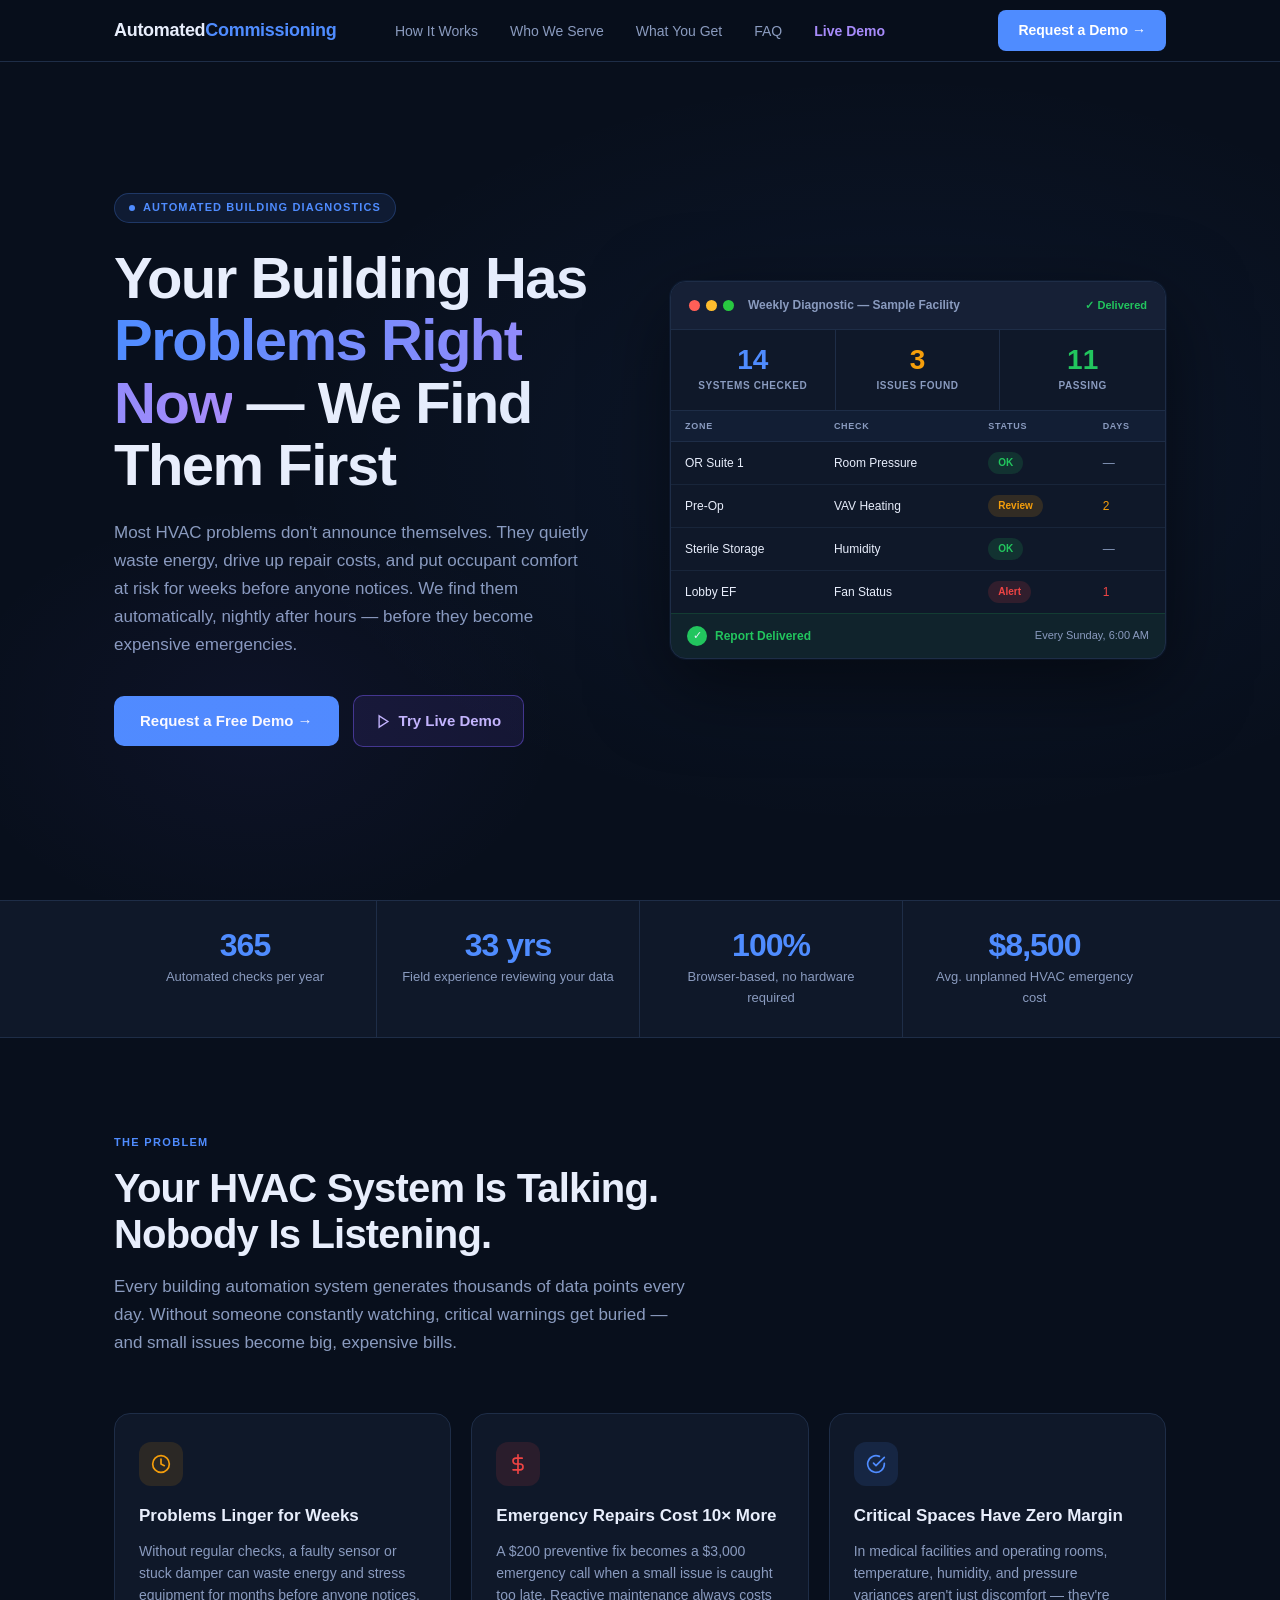
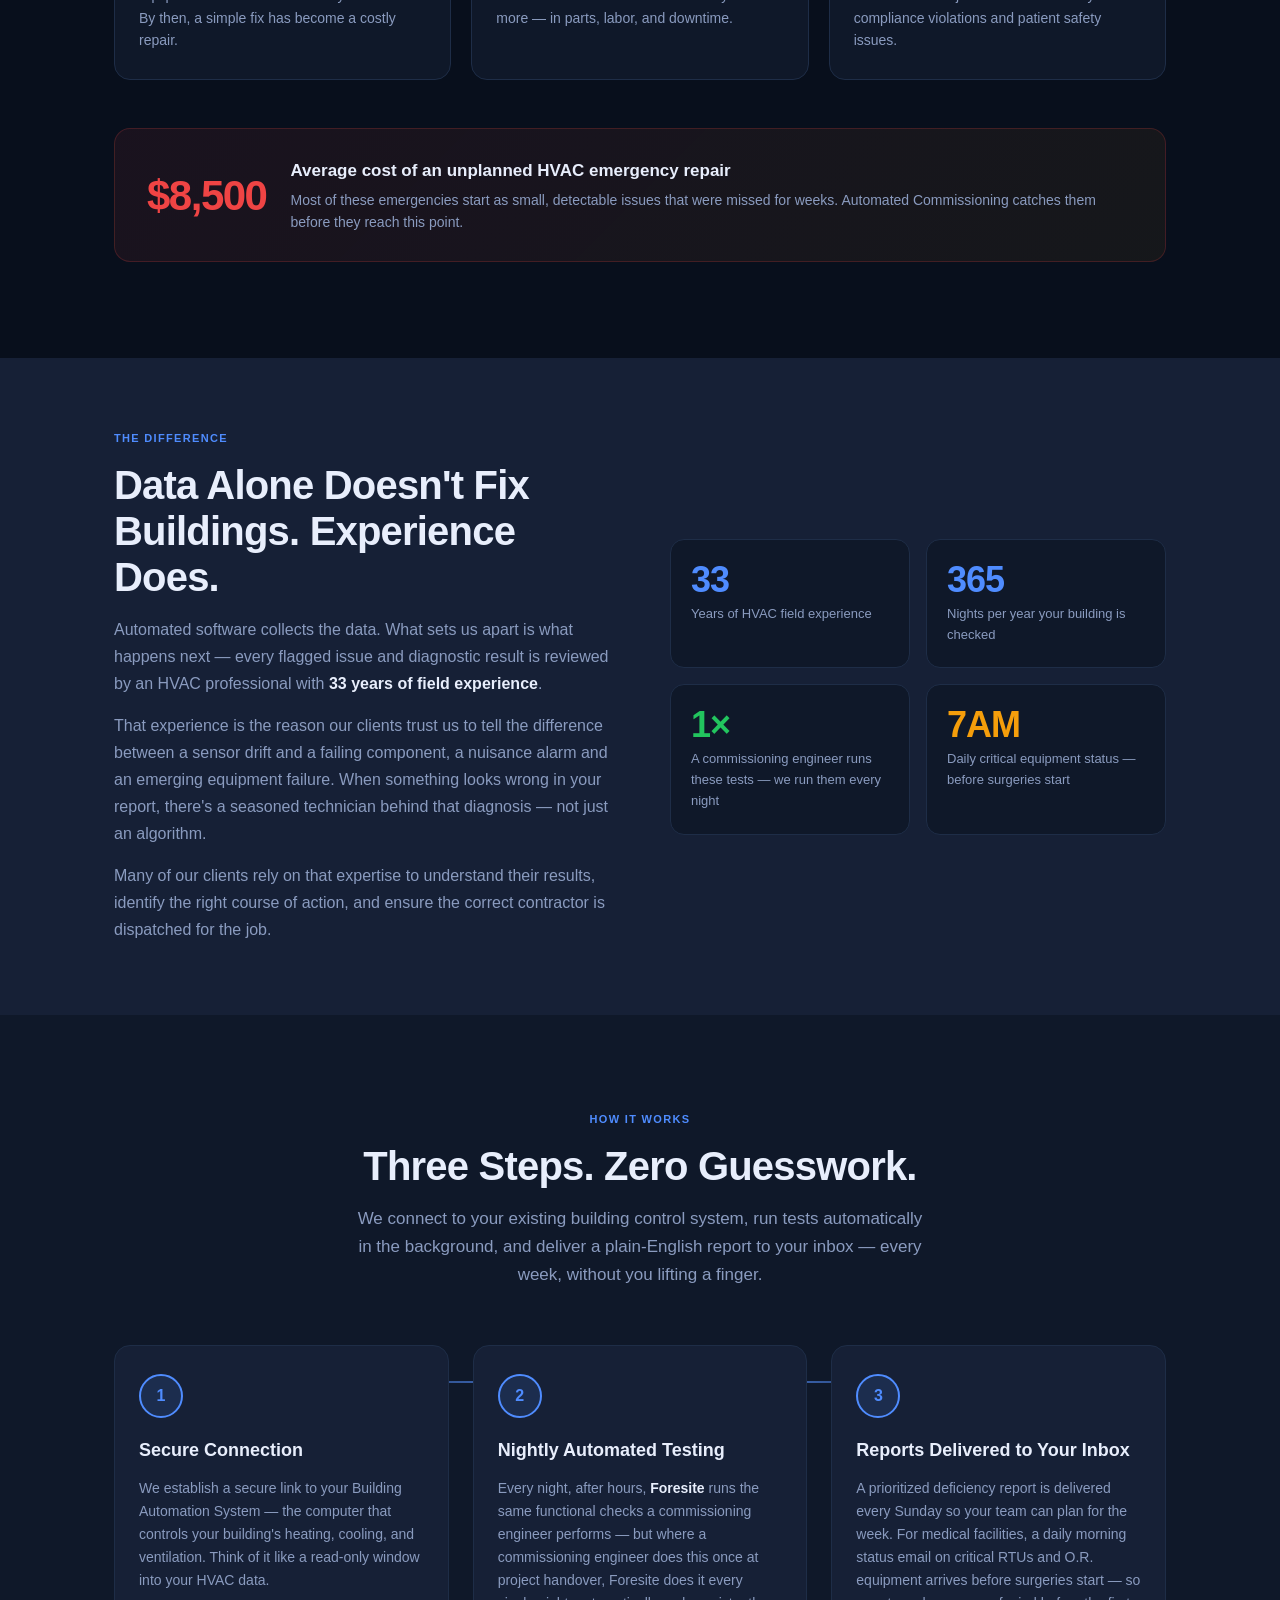
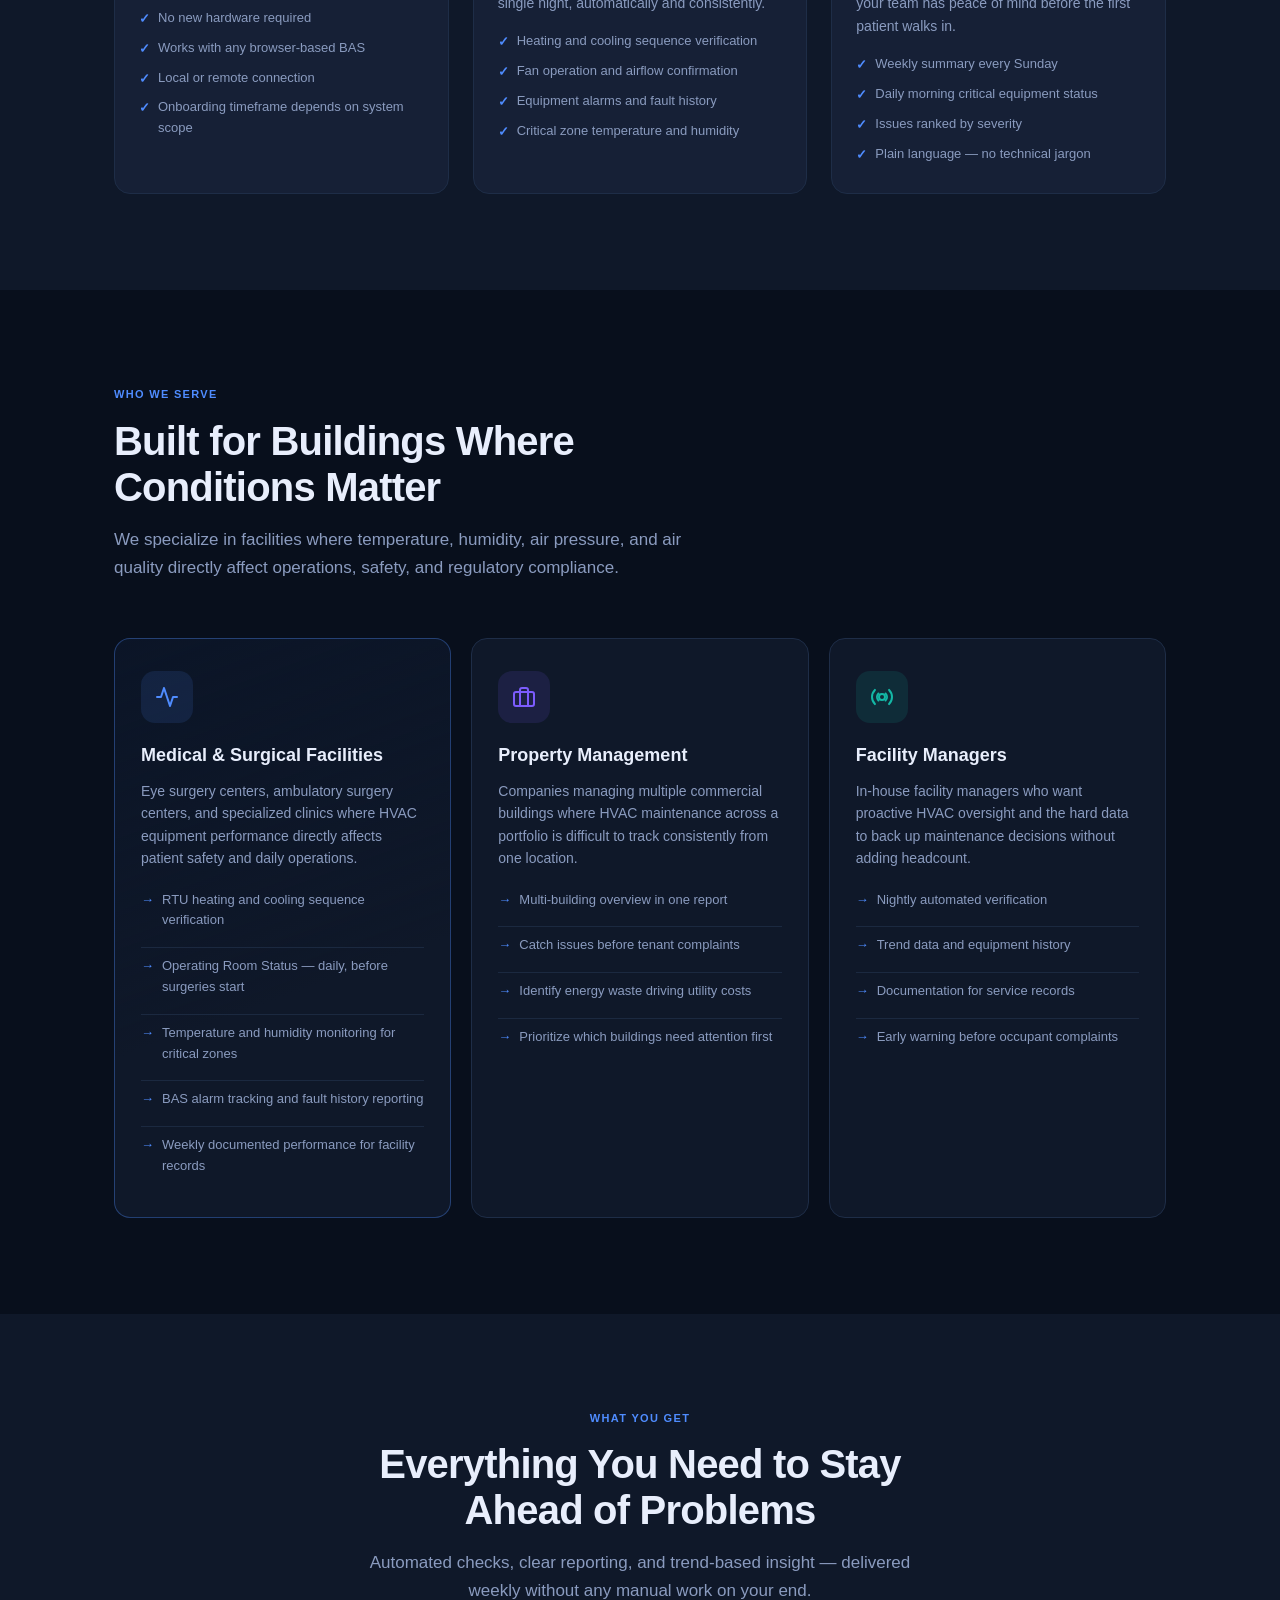
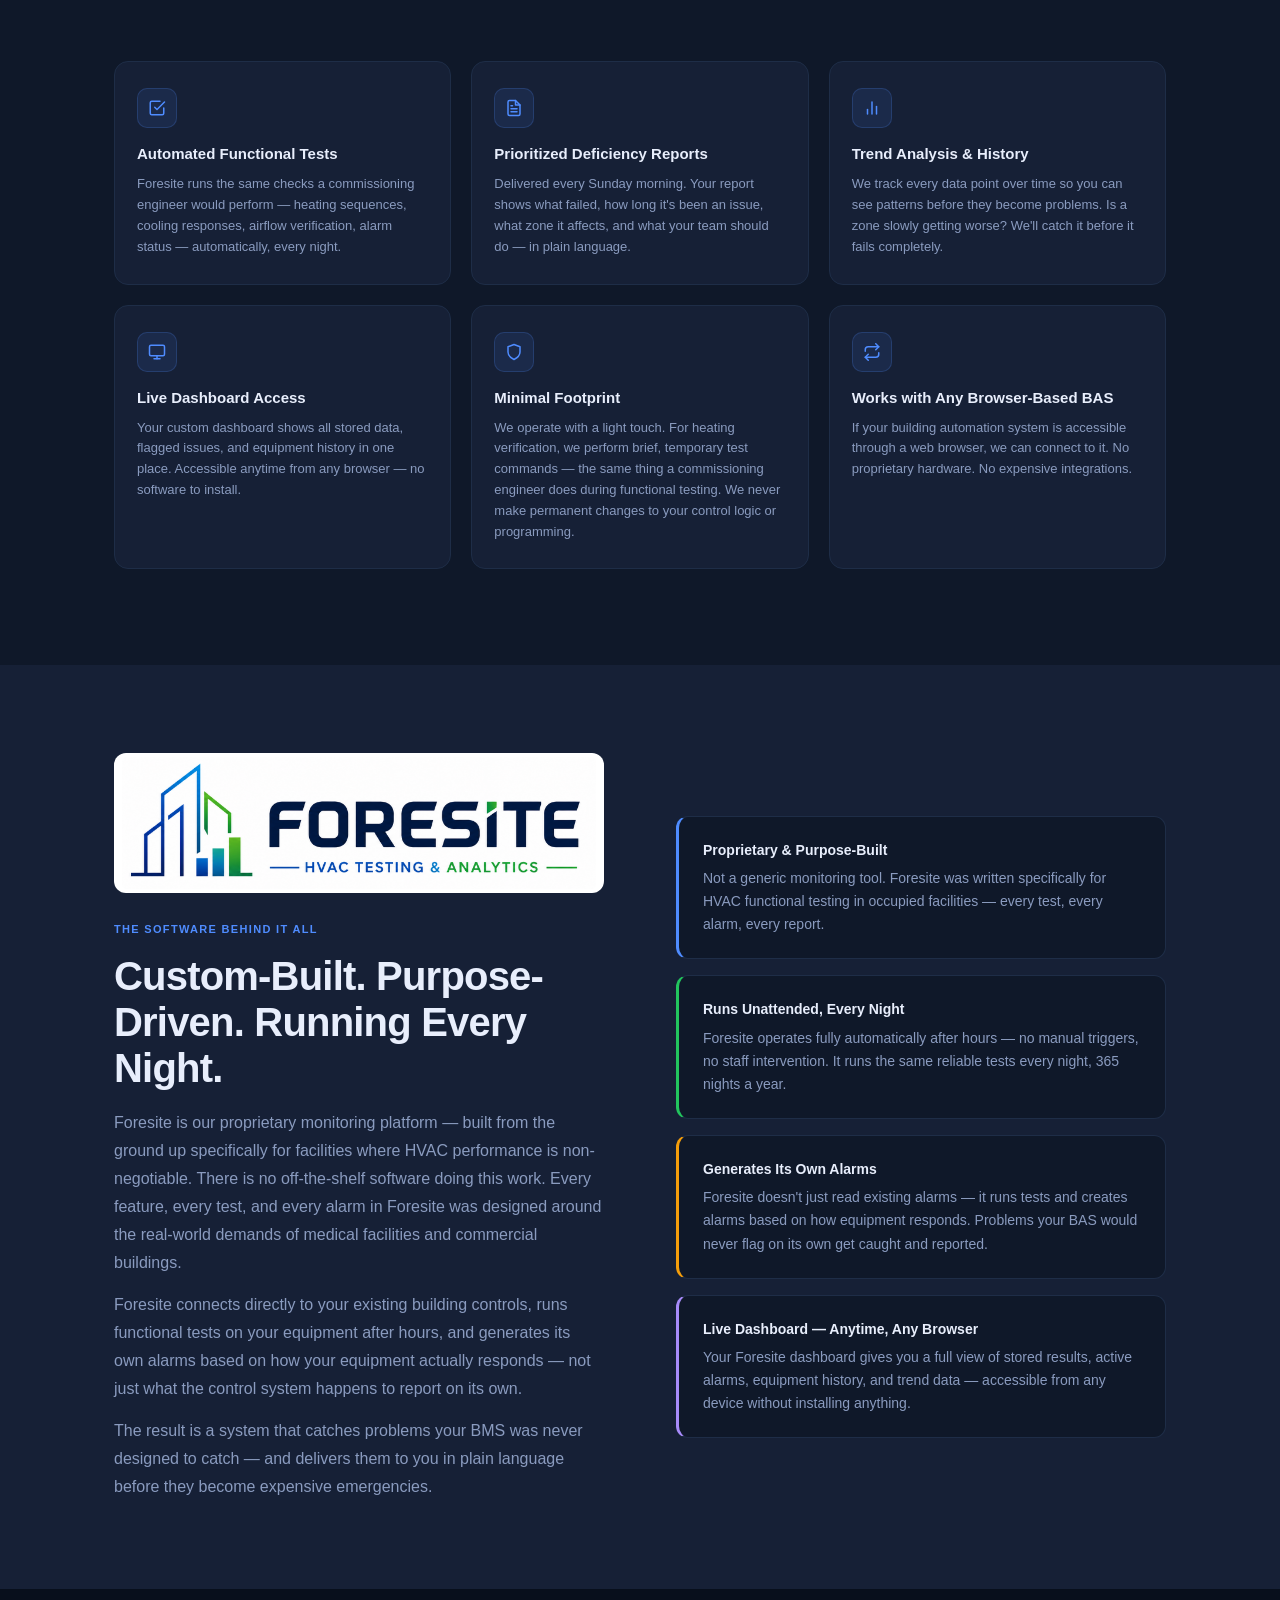
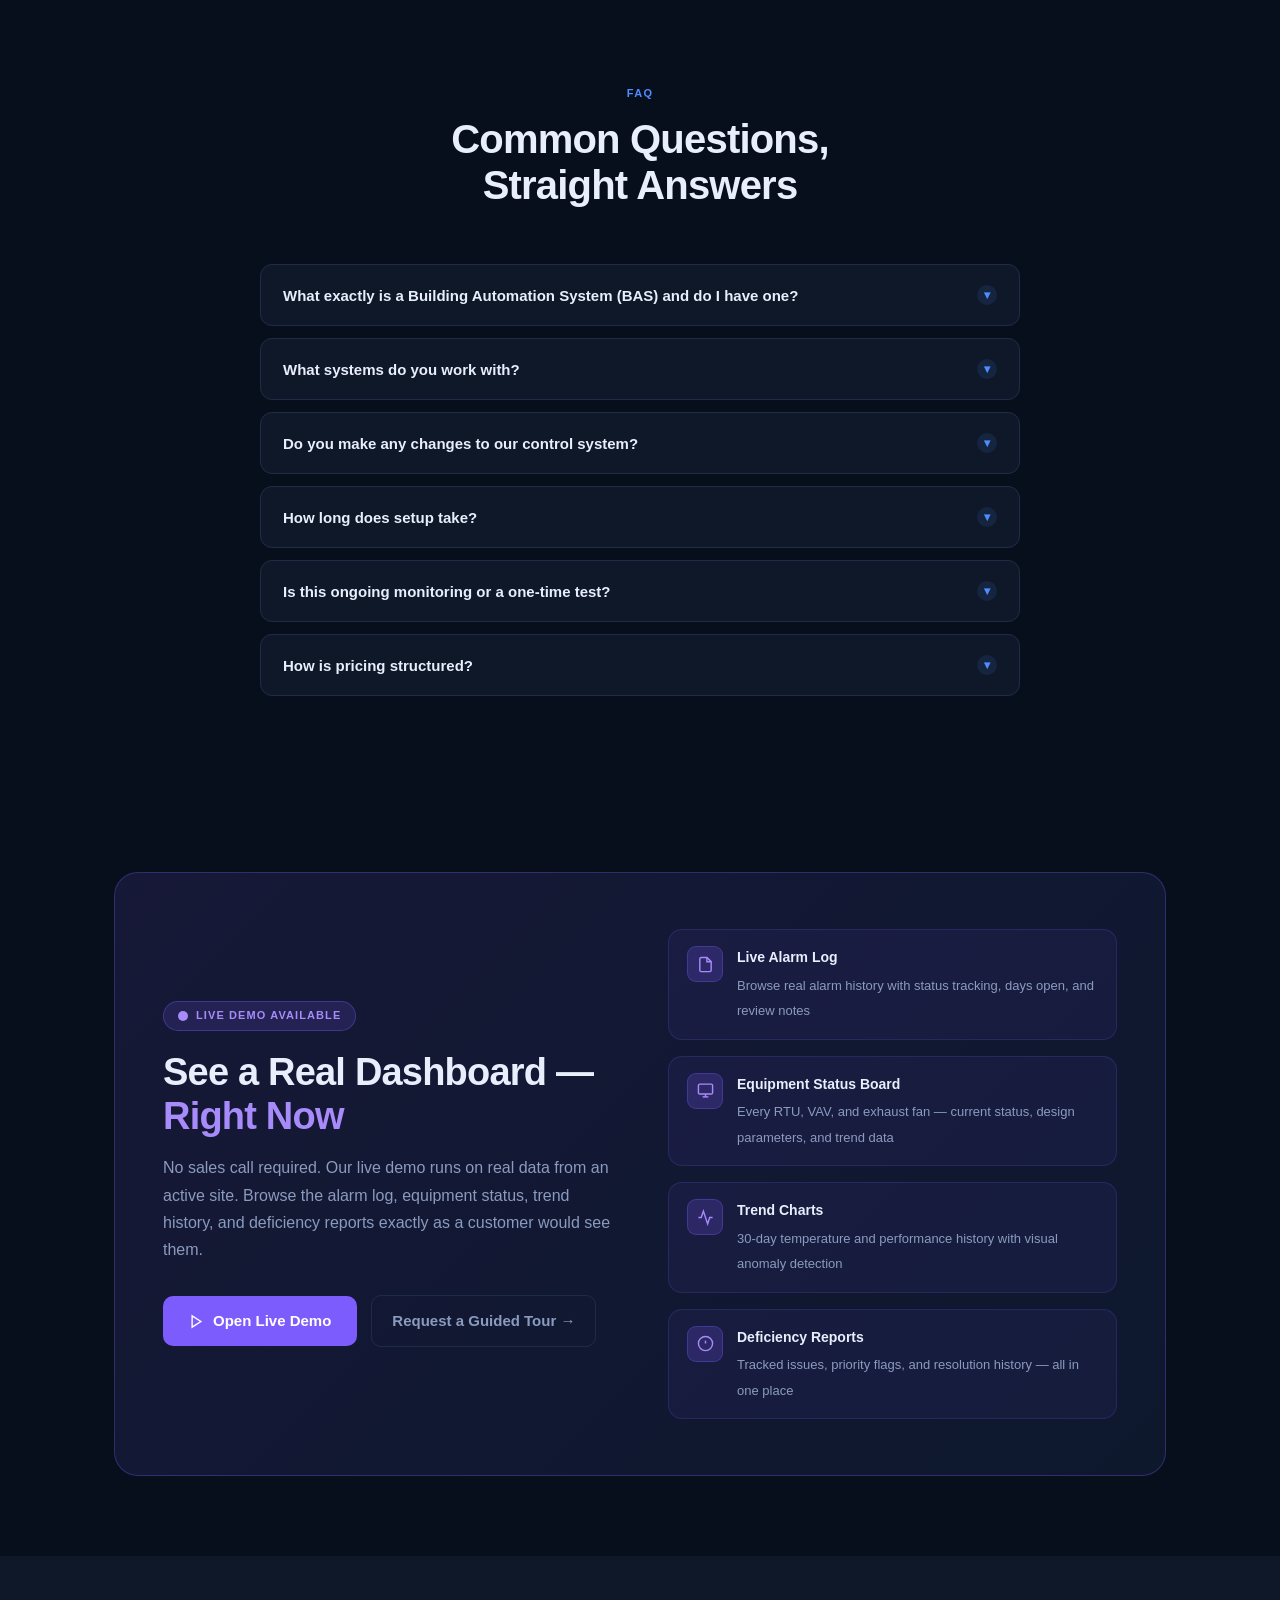
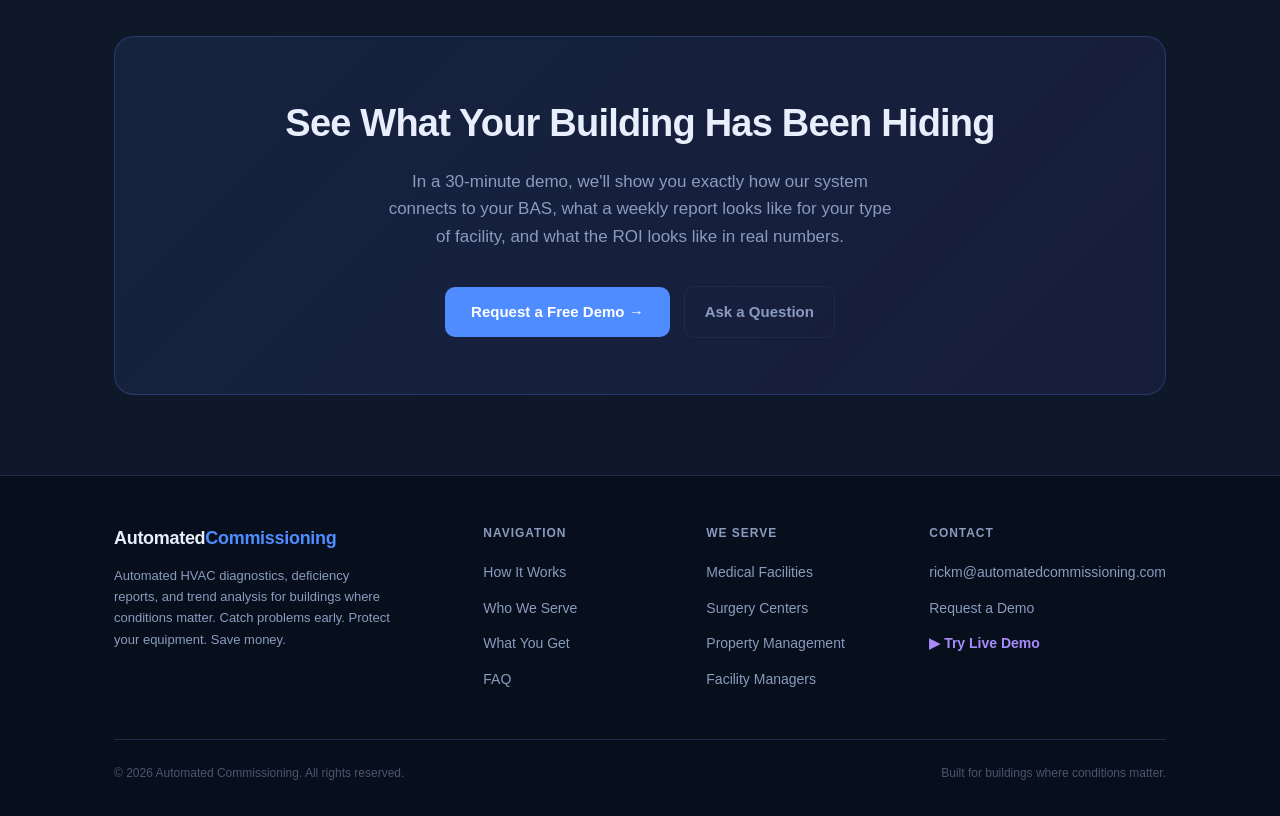
==== commit 80c616bd: "Add files via upload" ====
--- a/index.html
+++ b/index.html
@@ -1358,11 +1358,11 @@
 
       <!-- Left: Logo + copy -->
       <div>
+        <div style="margin-bottom:20px;">
+          <img src="images/Foresite-logo.png" alt="Foresite" style="height:140px;width:auto;max-width:100%;background:#fff;border-radius:12px;padding:4px 8px;">
+        </div>
         <div class="section-label">The Software Behind It All</div>
-        <div style="margin:20px 0 28px;">
-          <img src="images/Foresite-logo.png" alt="Foresite" style="height:90px;width:auto;max-width:100%;background:#fff;border-radius:12px;padding:4px 8px;">
-        </div>
-        <h2 class="section-heading" style="margin-bottom:18px;">Custom-Built. Purpose-Driven. Running Every Night.</h2>
+        <h2 class="section-heading" style="margin-bottom:18px;margin-top:14px;">Custom-Built. Purpose-Driven. Running Every Night.</h2>
         <p style="font-size:16px;color:var(--muted);line-height:1.75;margin-bottom:14px;">Foresite is our proprietary monitoring platform — built from the ground up specifically for facilities where HVAC performance is non-negotiable. There is no off-the-shelf software doing this work. Every feature, every test, and every alarm in Foresite was designed around the real-world demands of medical facilities and commercial buildings.</p>
         <p style="font-size:16px;color:var(--muted);line-height:1.75;margin-bottom:14px;">Foresite connects directly to your existing building controls, runs functional tests on your equipment after hours, and generates its own alarms based on how your equipment actually responds — not just what the control system happens to report on its own.</p>
         <p style="font-size:16px;color:var(--muted);line-height:1.75;">The result is a system that catches problems your BMS was never designed to catch — and delivers them to you in plain language before they become expensive emergencies.</p>
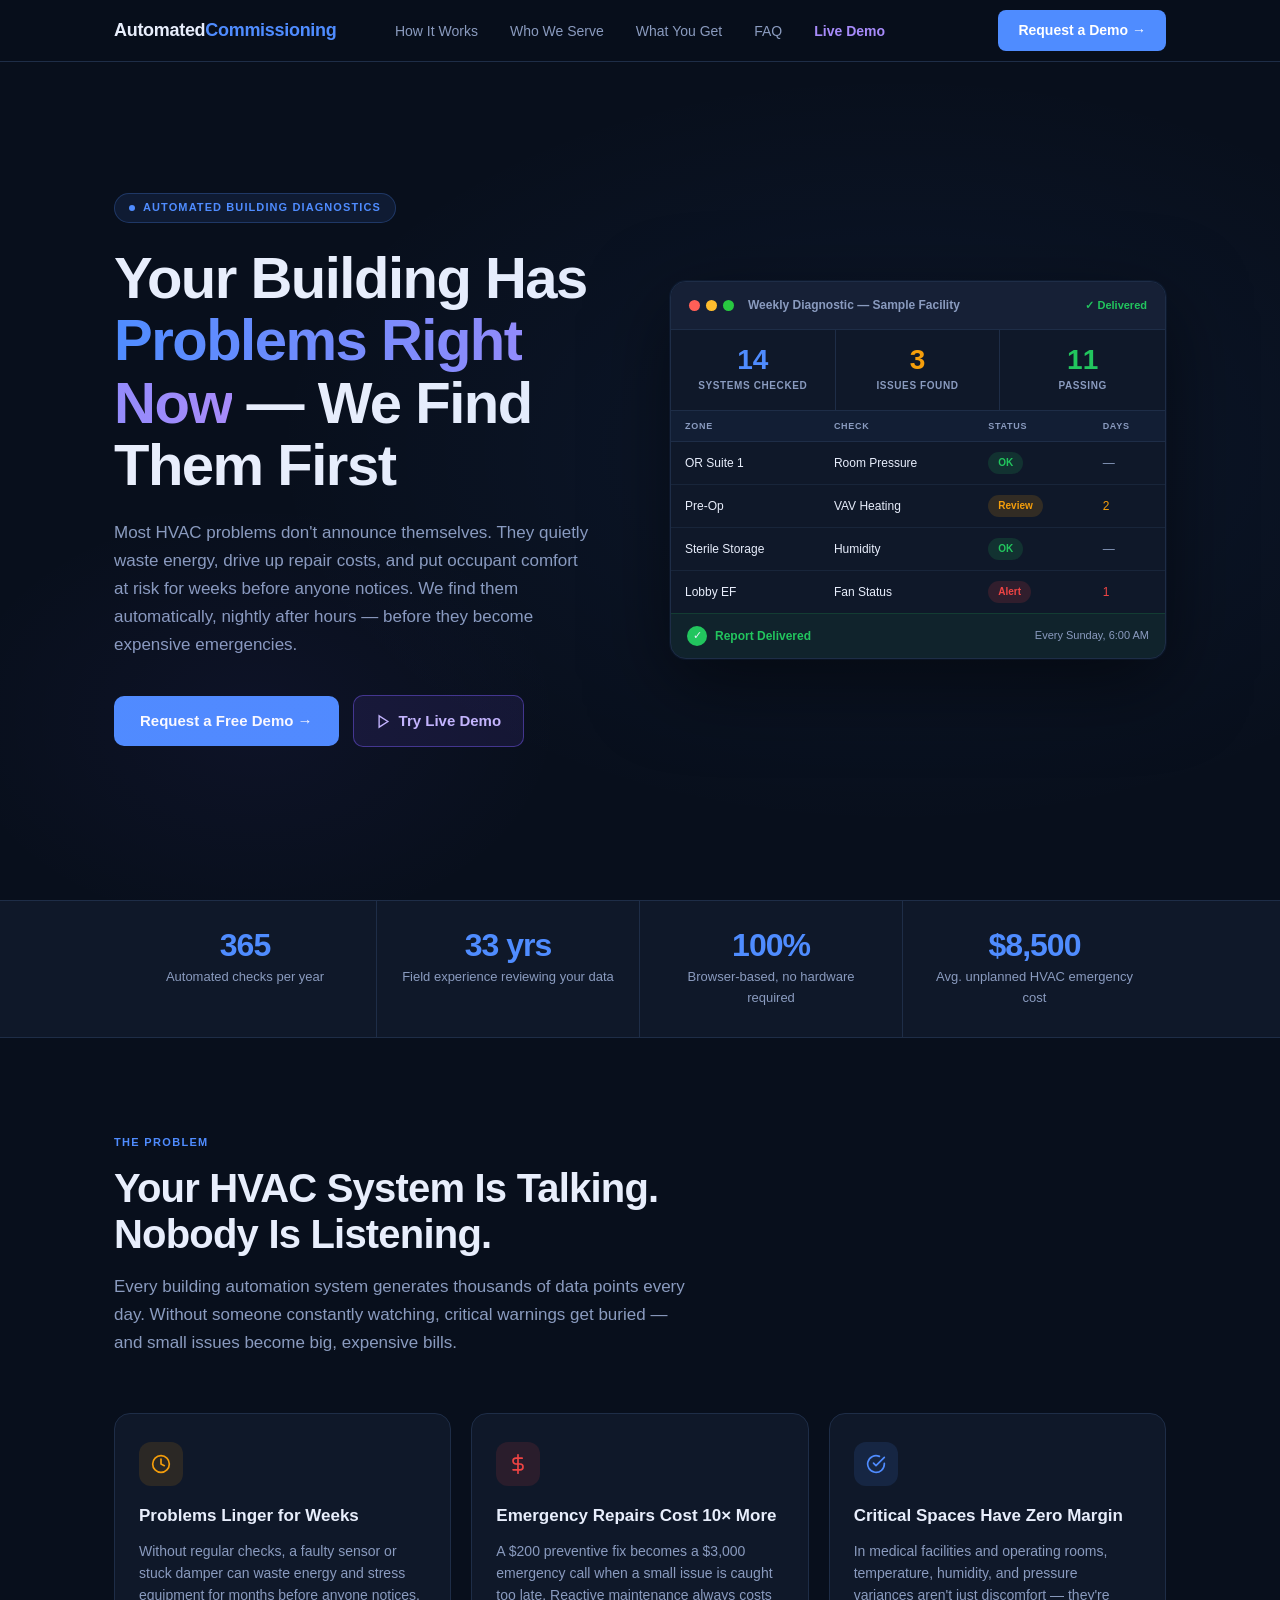
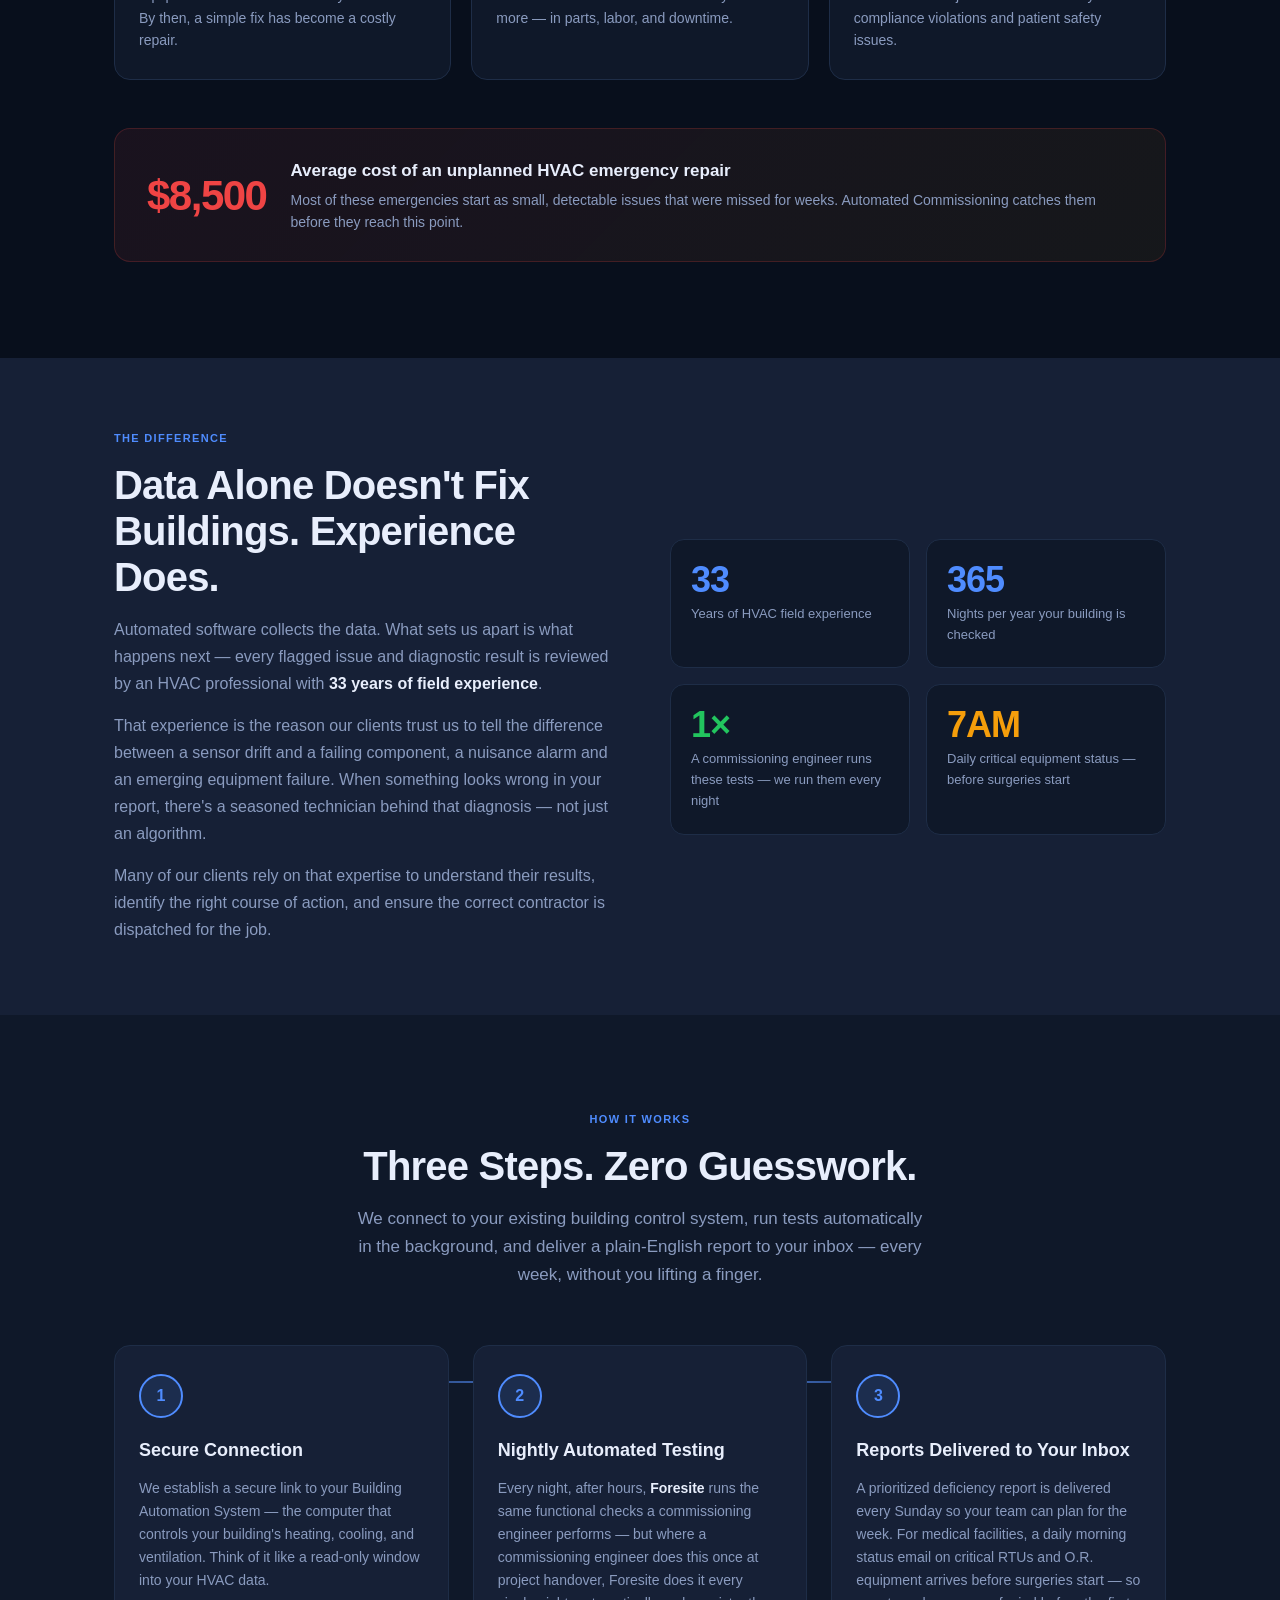
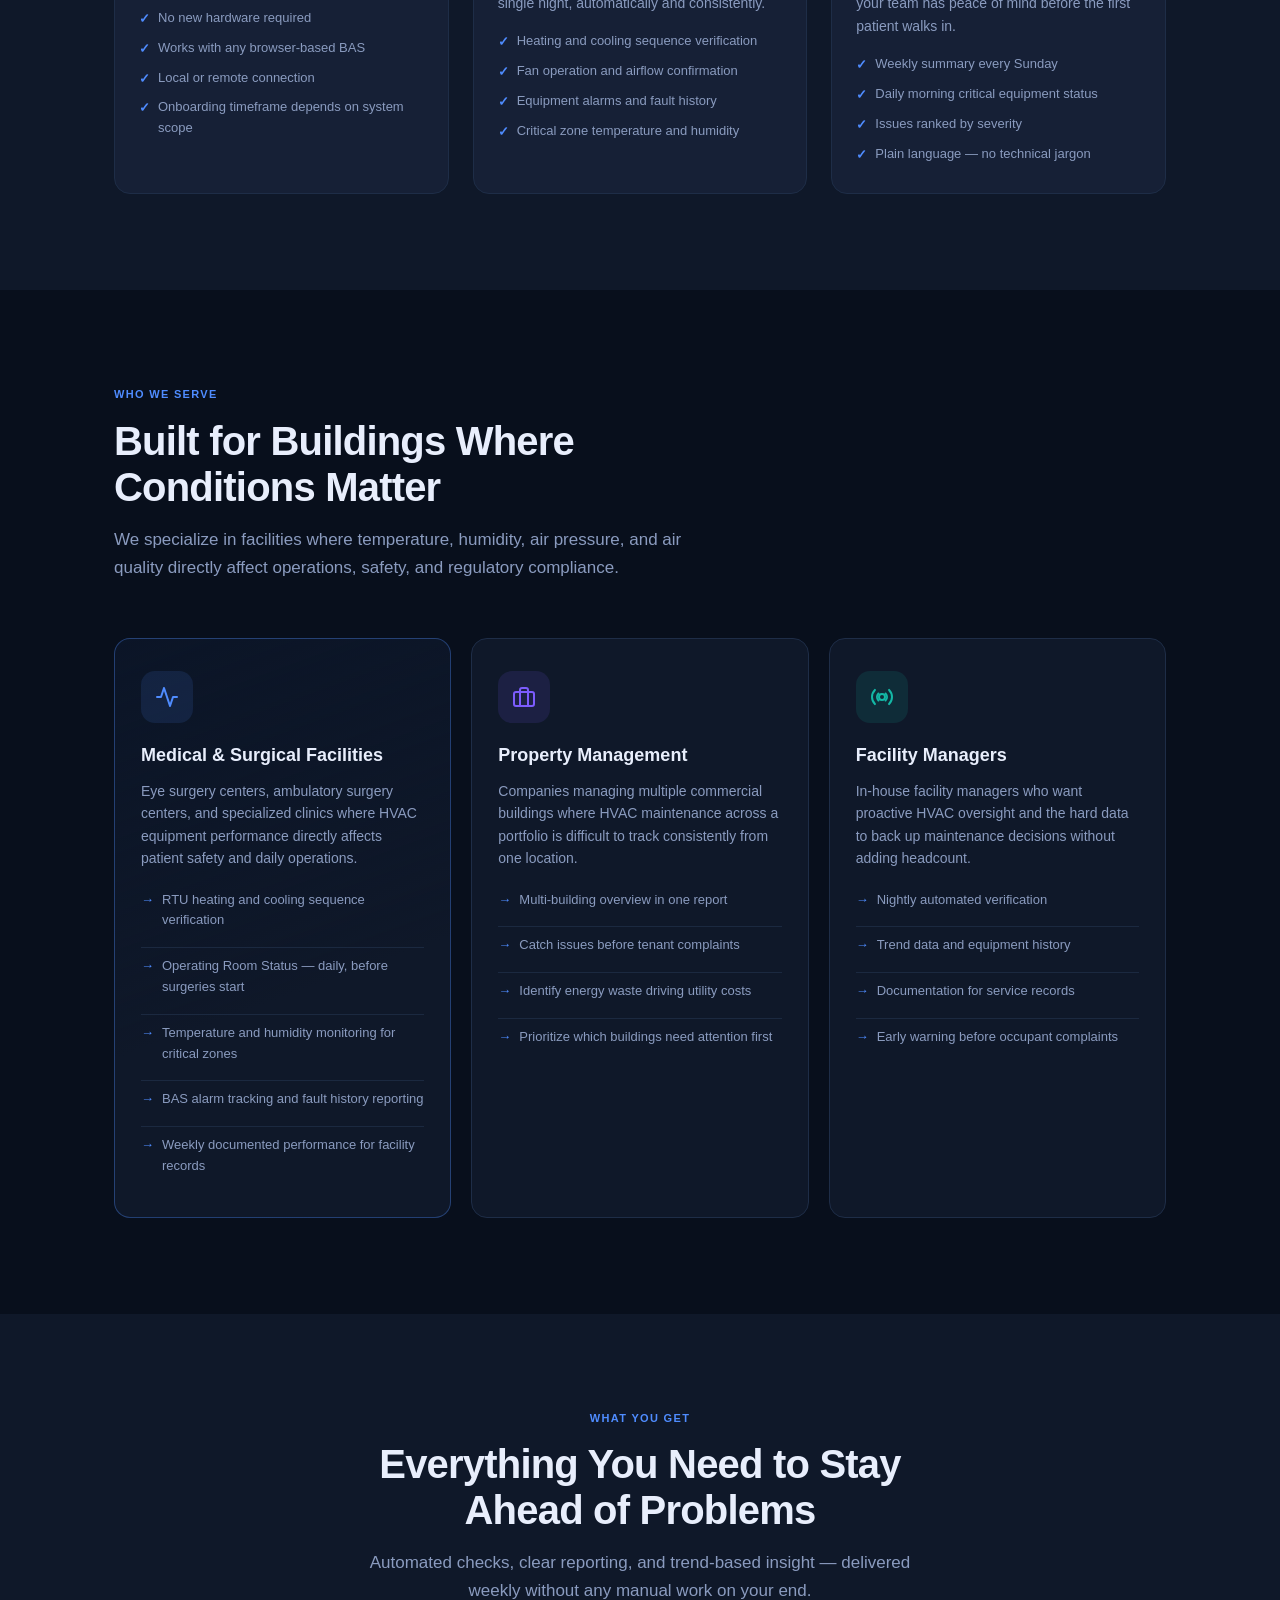
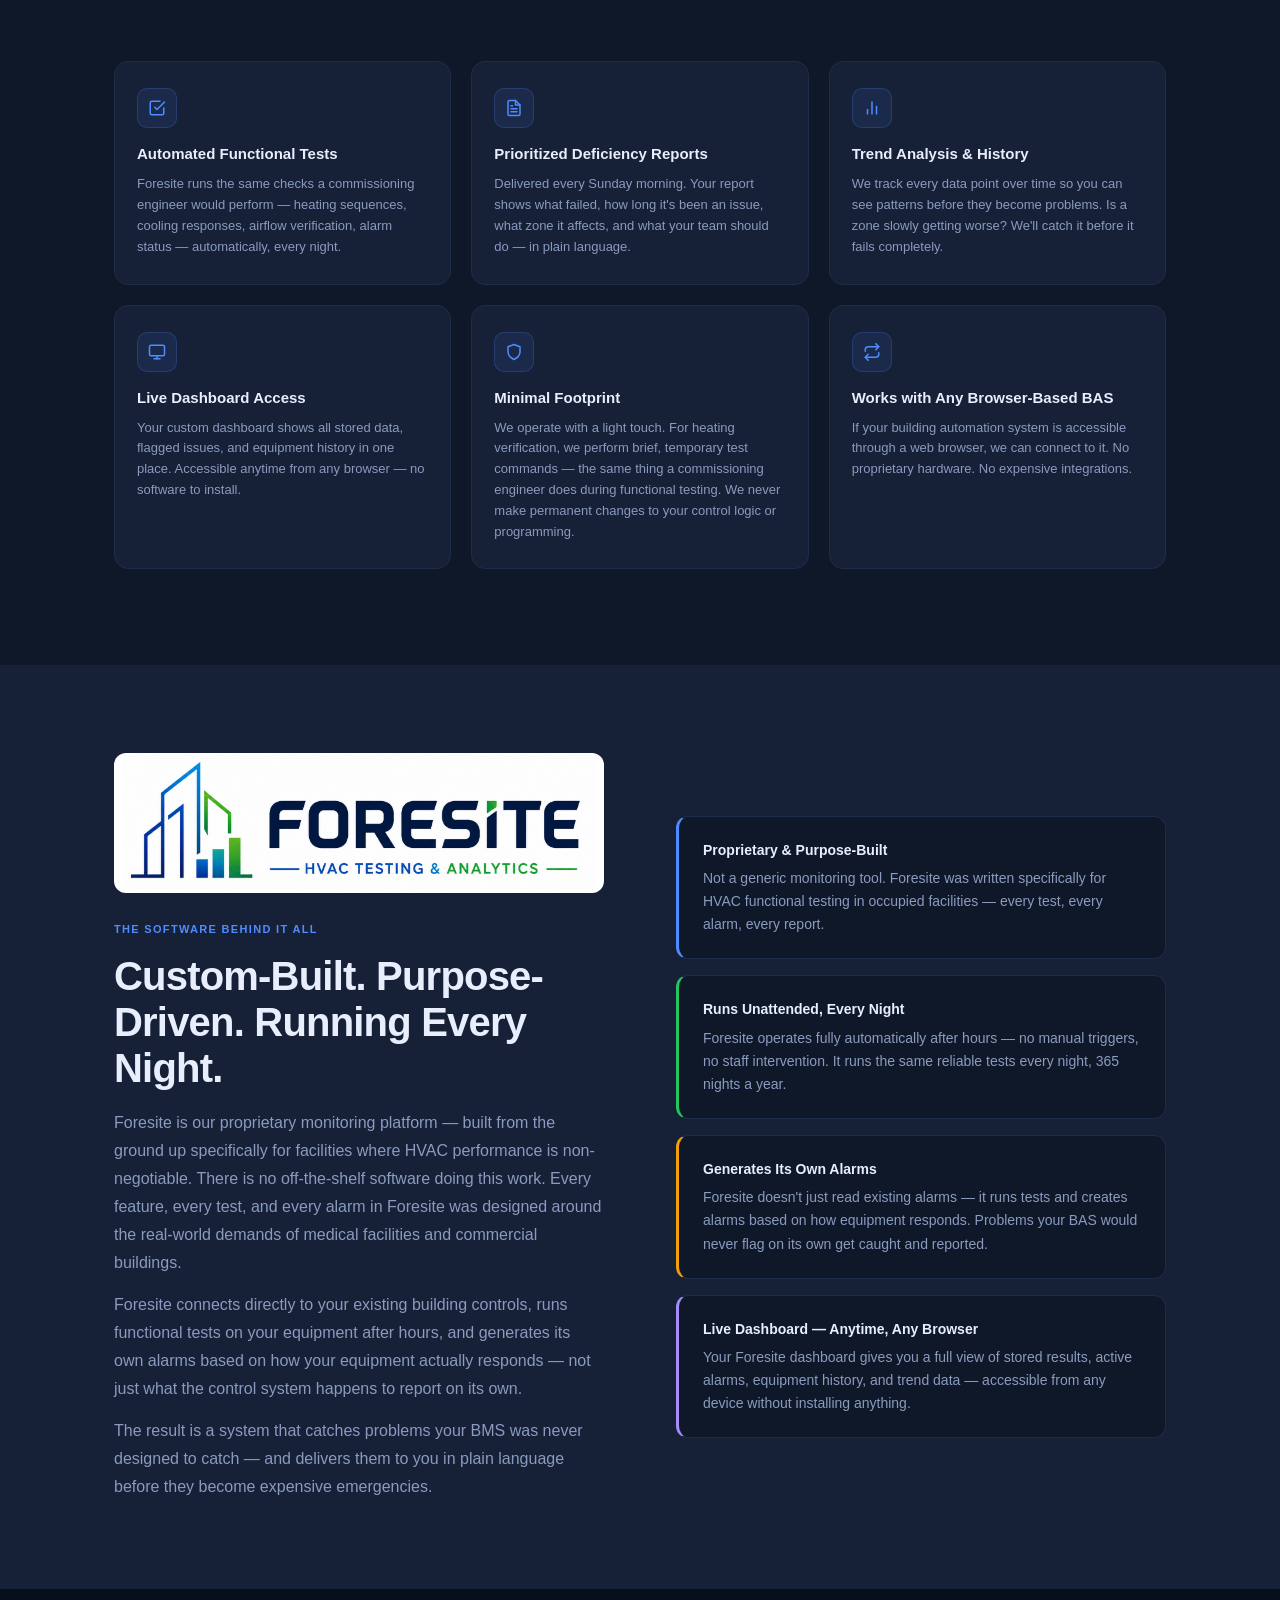
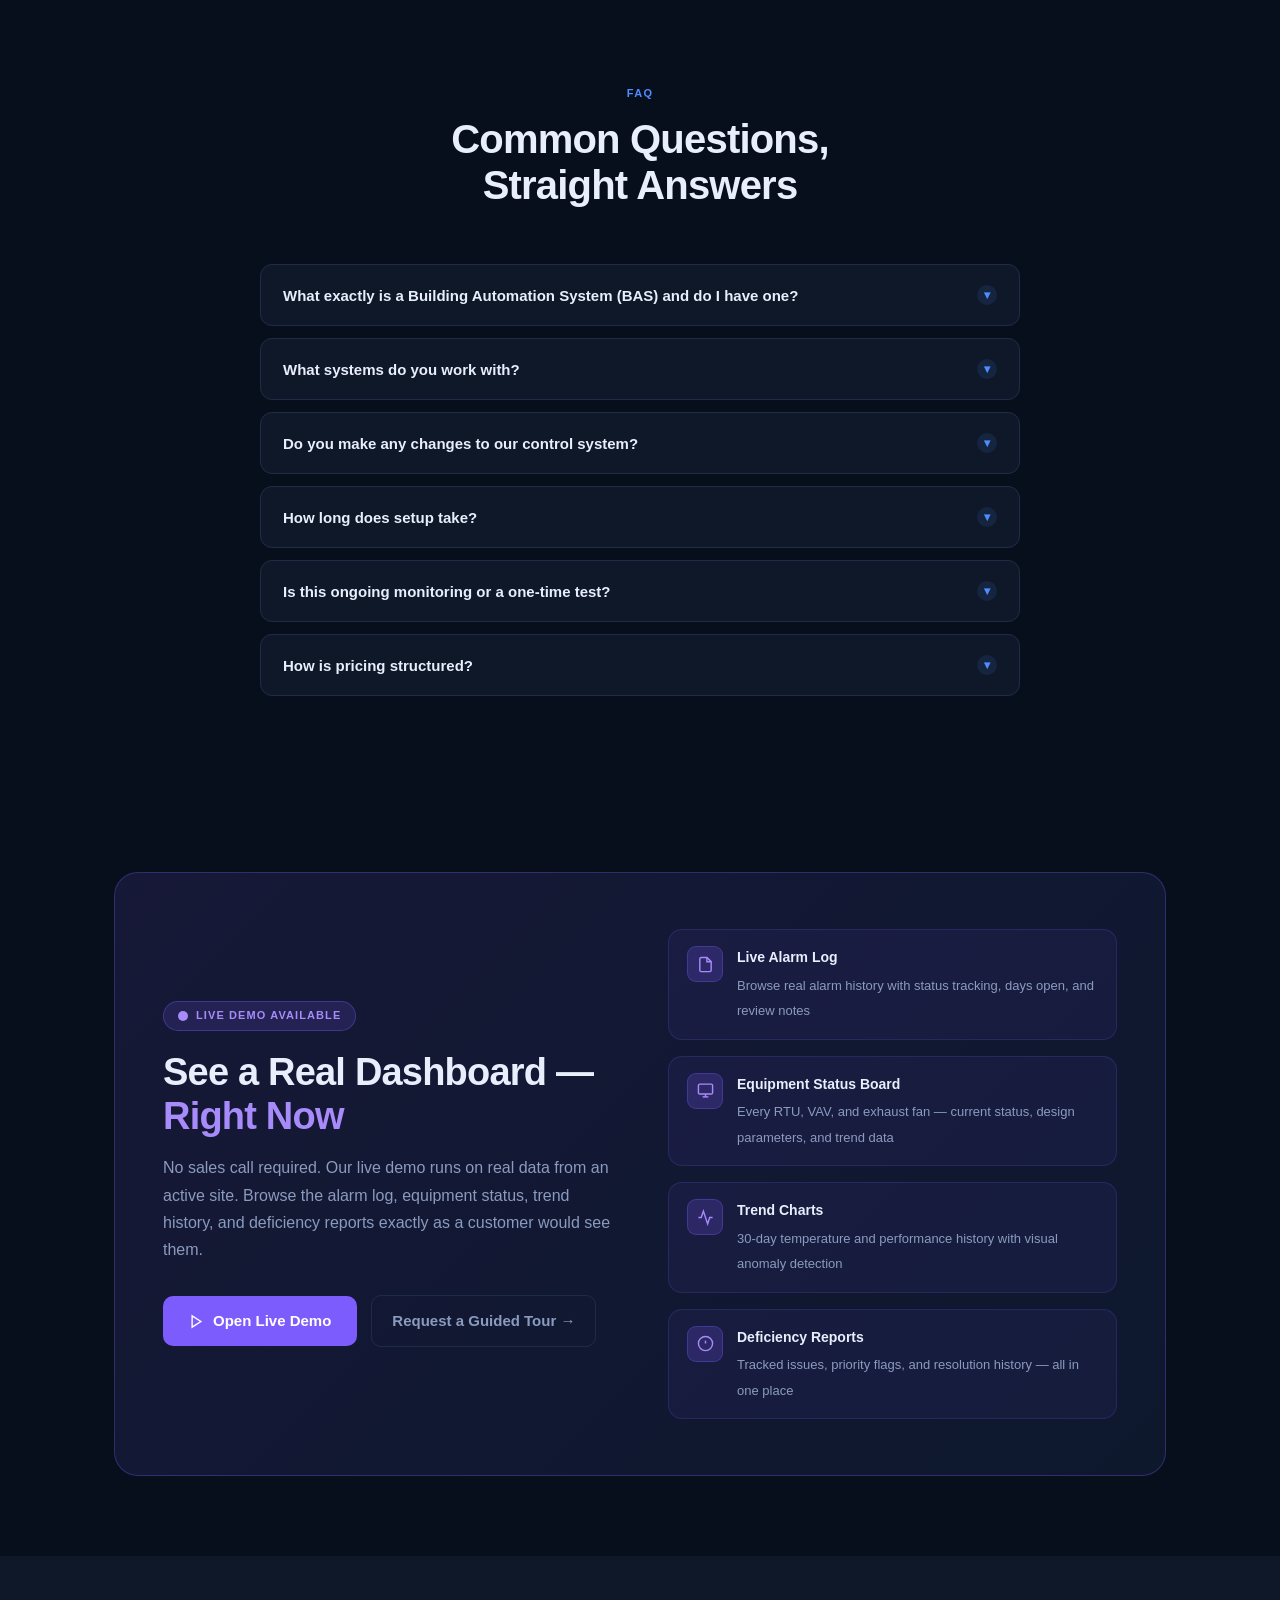
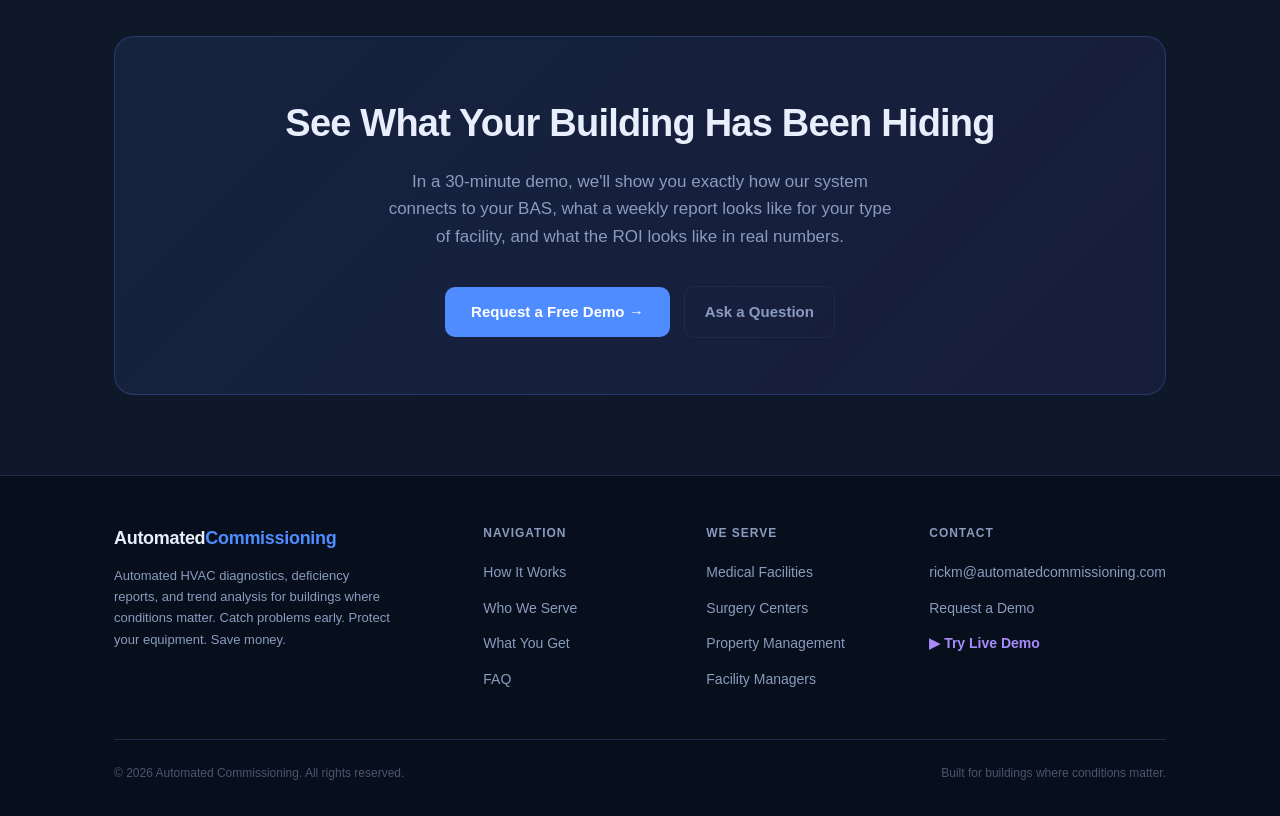
==== commit 76d22686: "Add files via upload" ====
--- a/index.html
+++ b/index.html
@@ -1359,7 +1359,7 @@
       <!-- Left: Logo + copy -->
       <div>
         <div style="margin-bottom:20px;">
-          <img src="images/Foresite-logo.png" alt="Foresite" style="height:140px;width:auto;max-width:100%;background:#fff;border-radius:12px;padding:4px 8px;">
+          <img src="images/Foresite-logo.png" alt="Foresite" style="height:140px;width:auto;max-width:100%;background:#fff;border-radius:12px;padding:2px 8px;">
         </div>
         <div class="section-label">The Software Behind It All</div>
         <h2 class="section-heading" style="margin-bottom:18px;margin-top:14px;">Custom-Built. Purpose-Driven. Running Every Night.</h2>
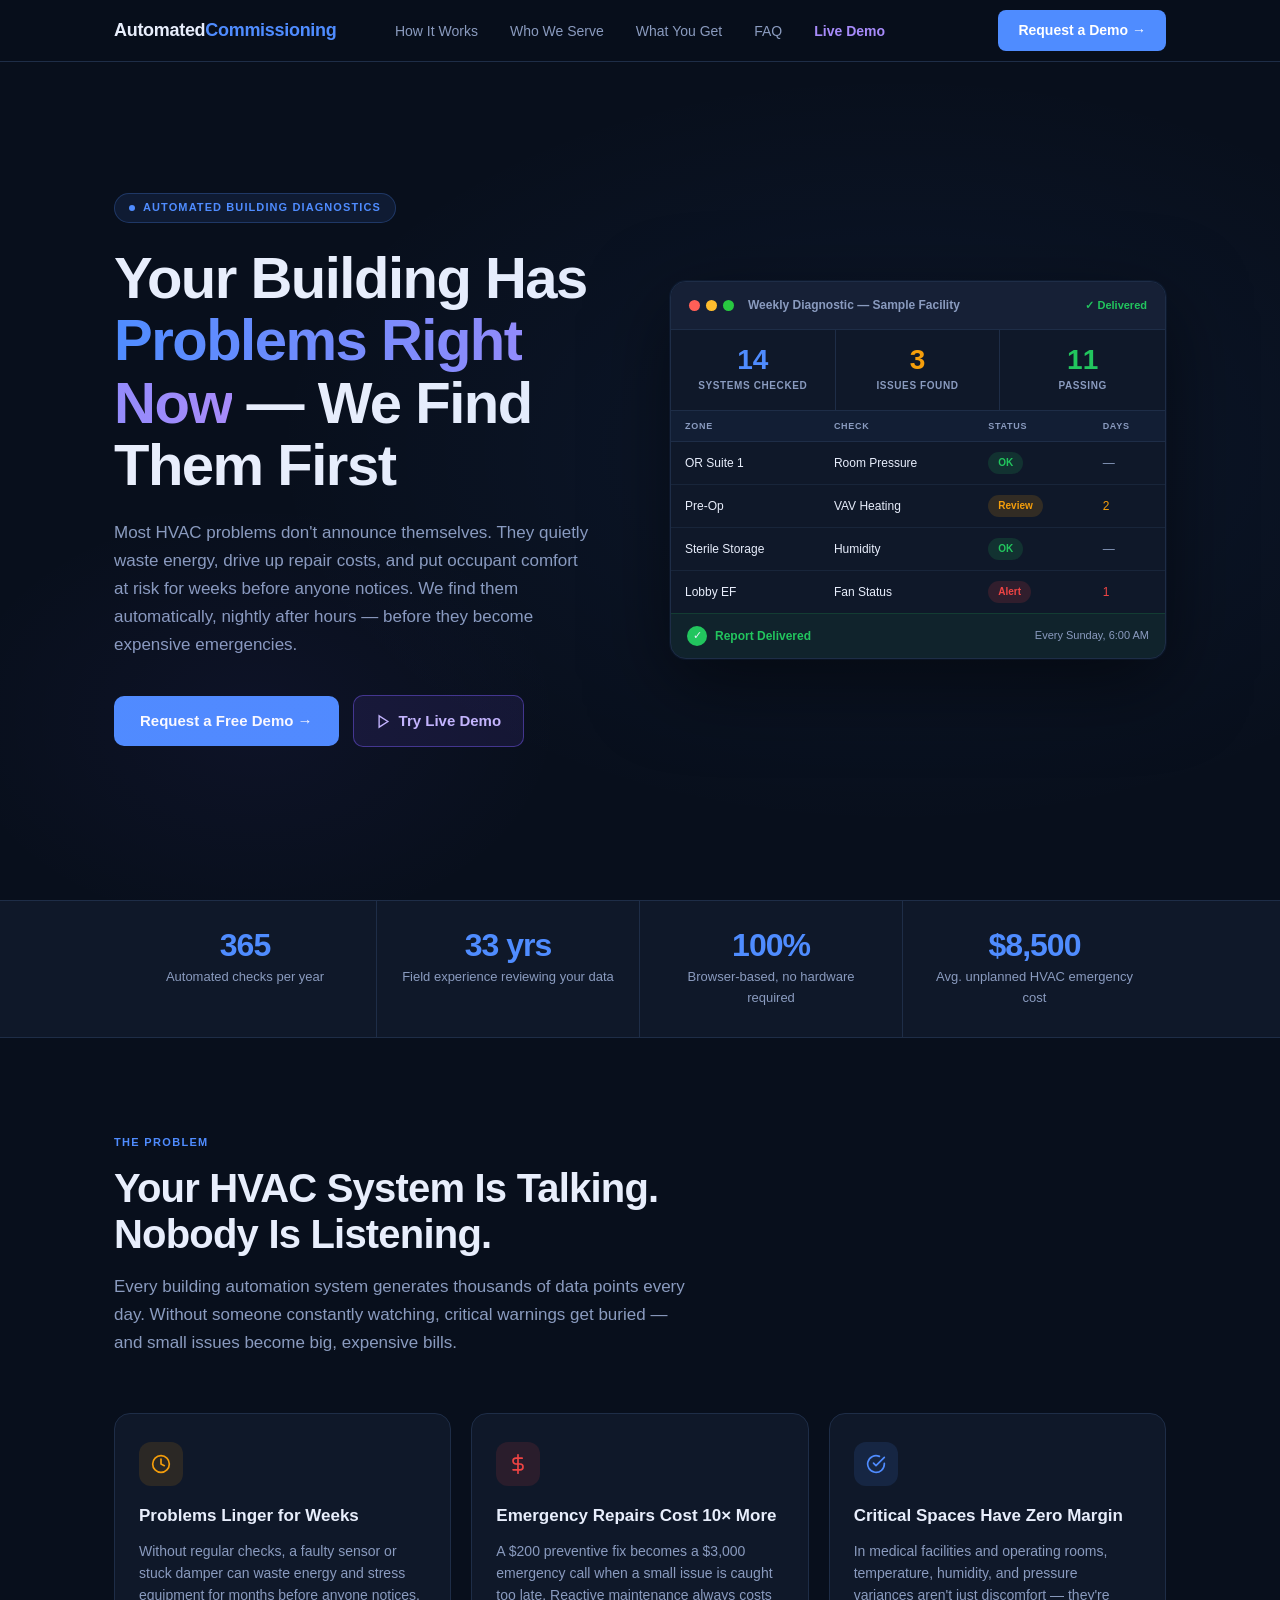
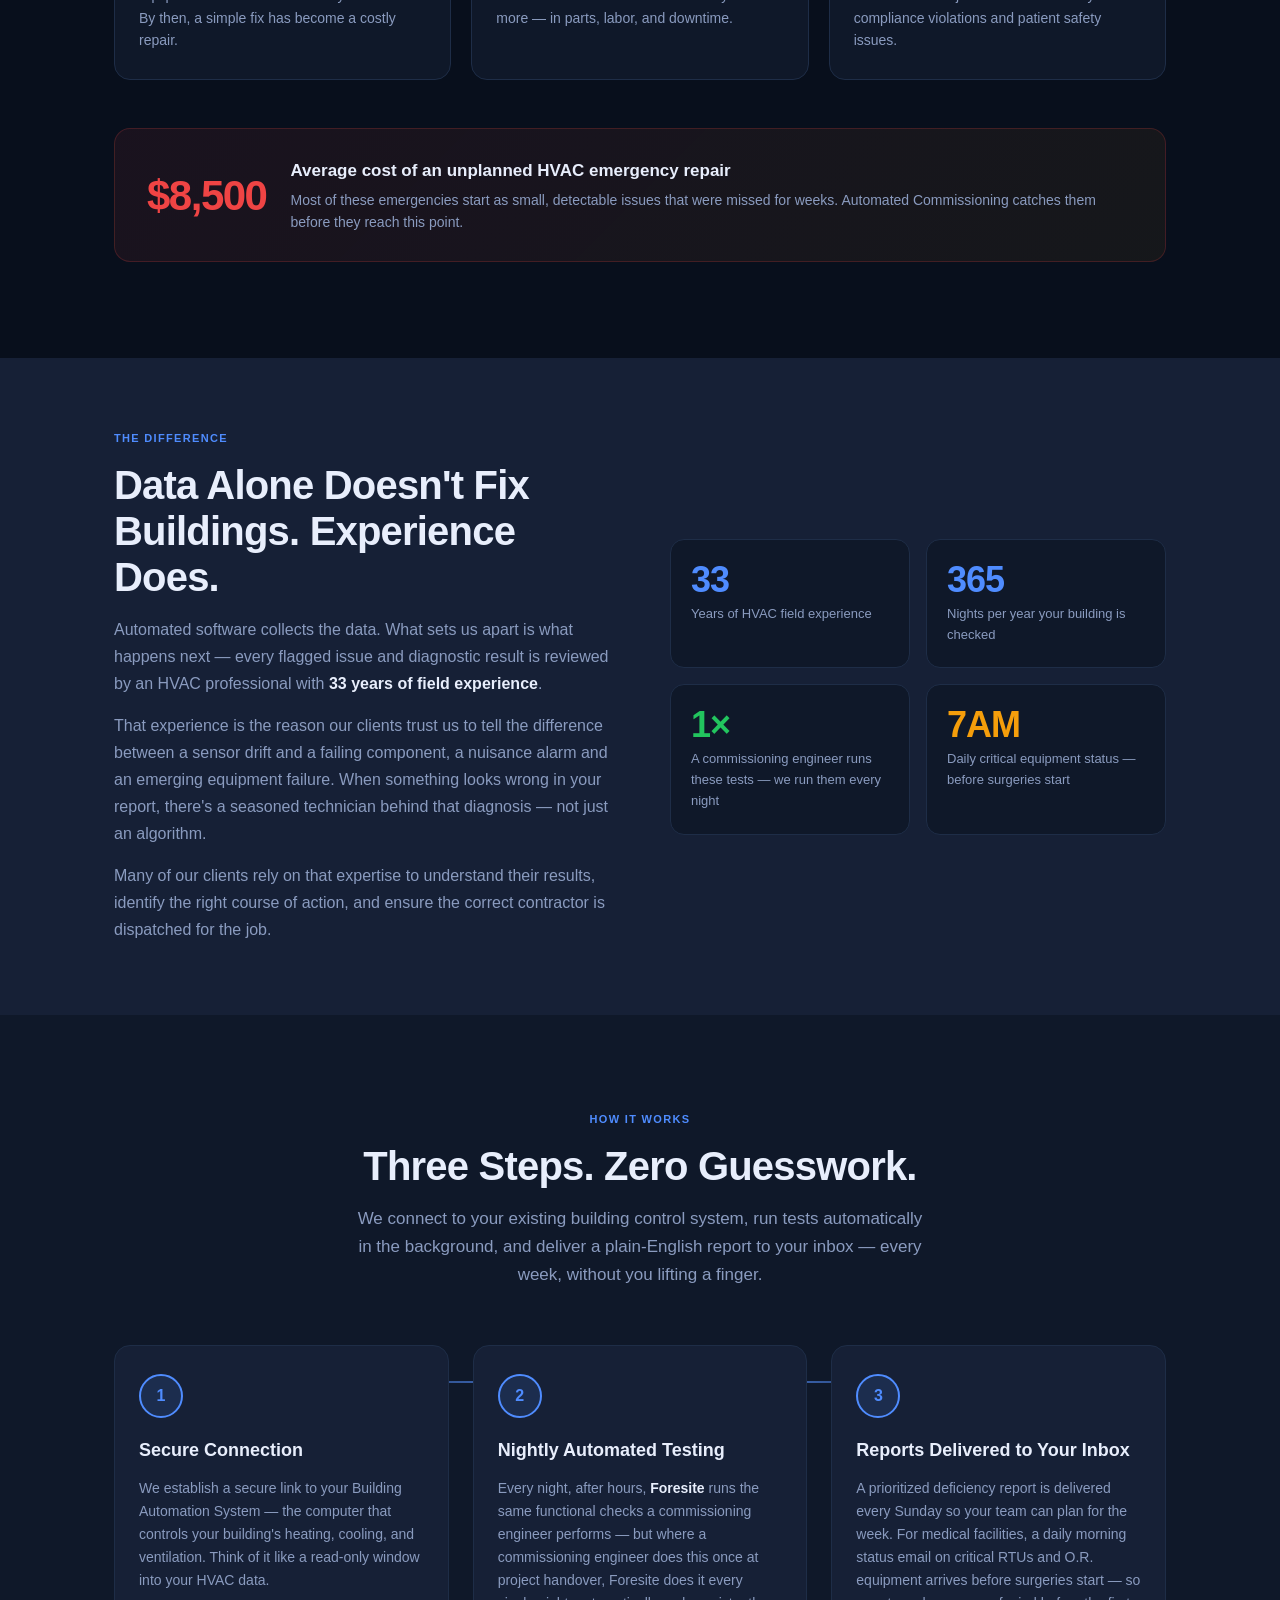
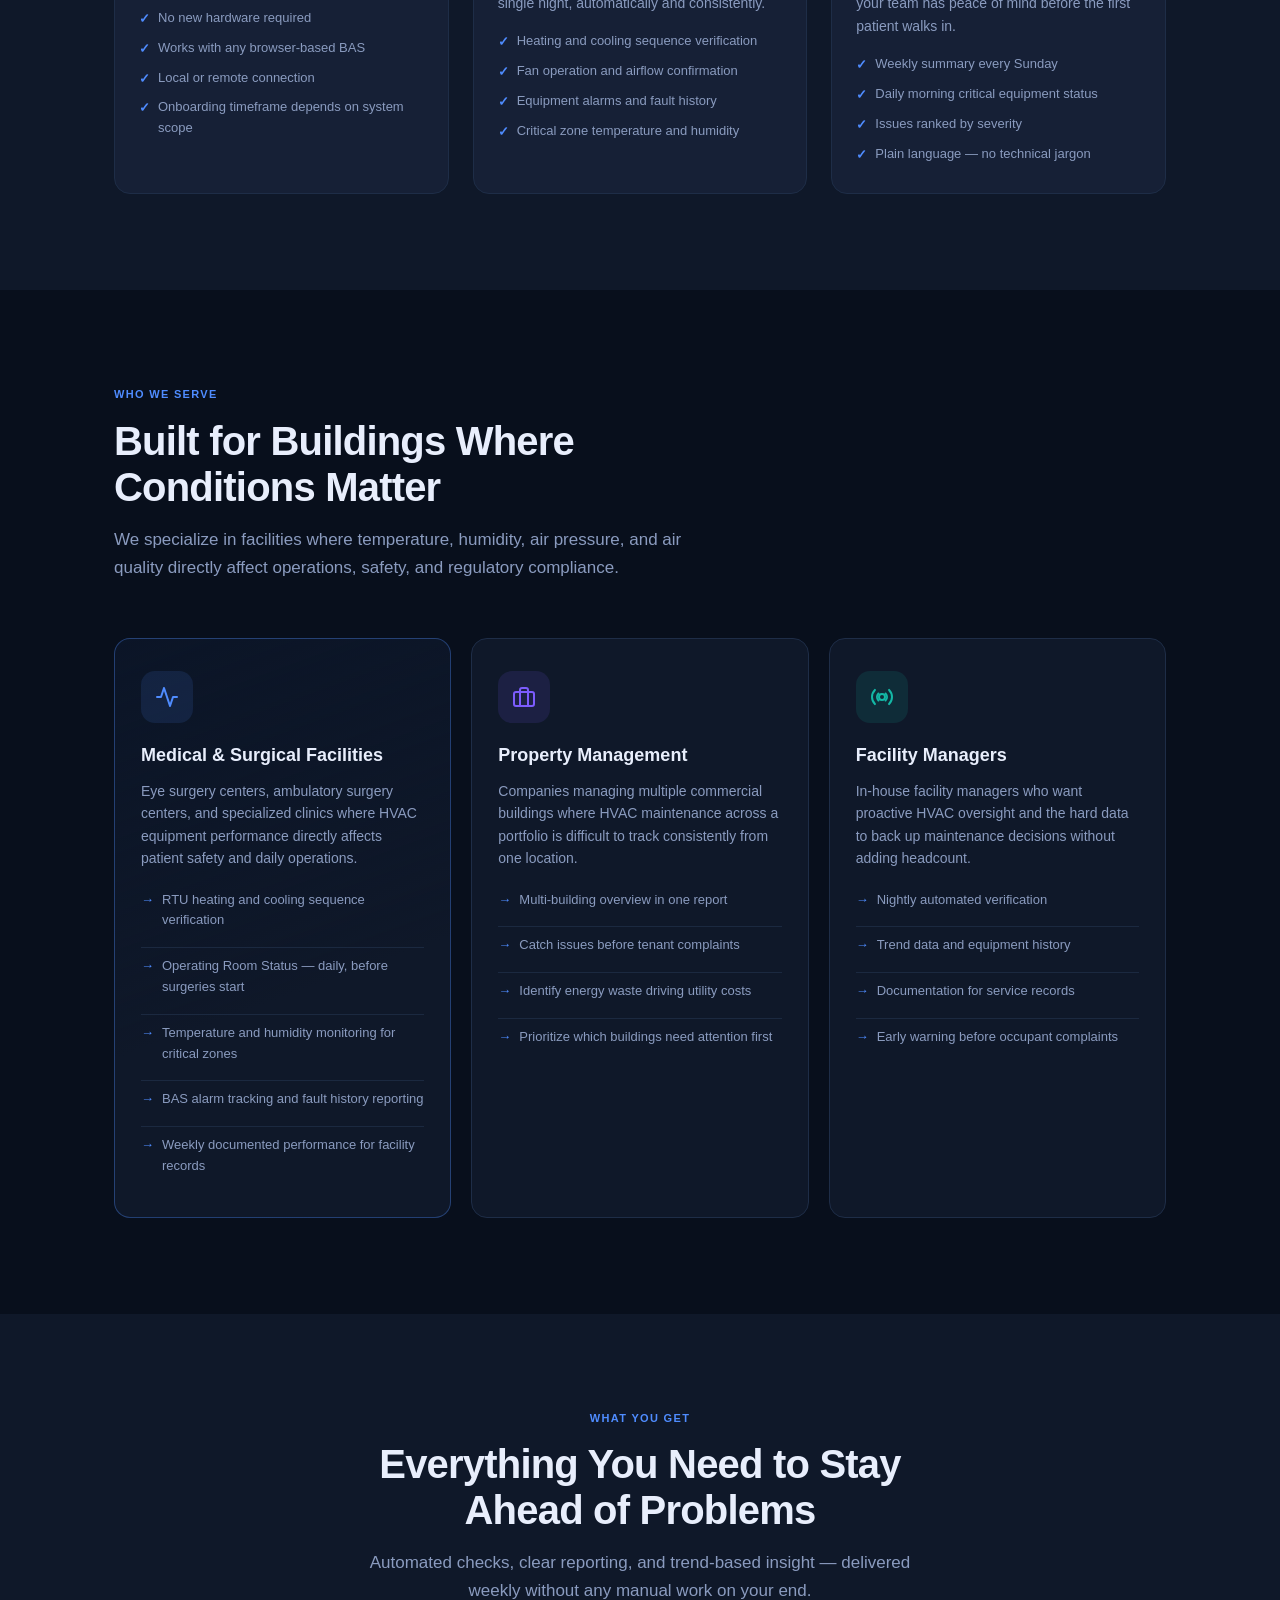
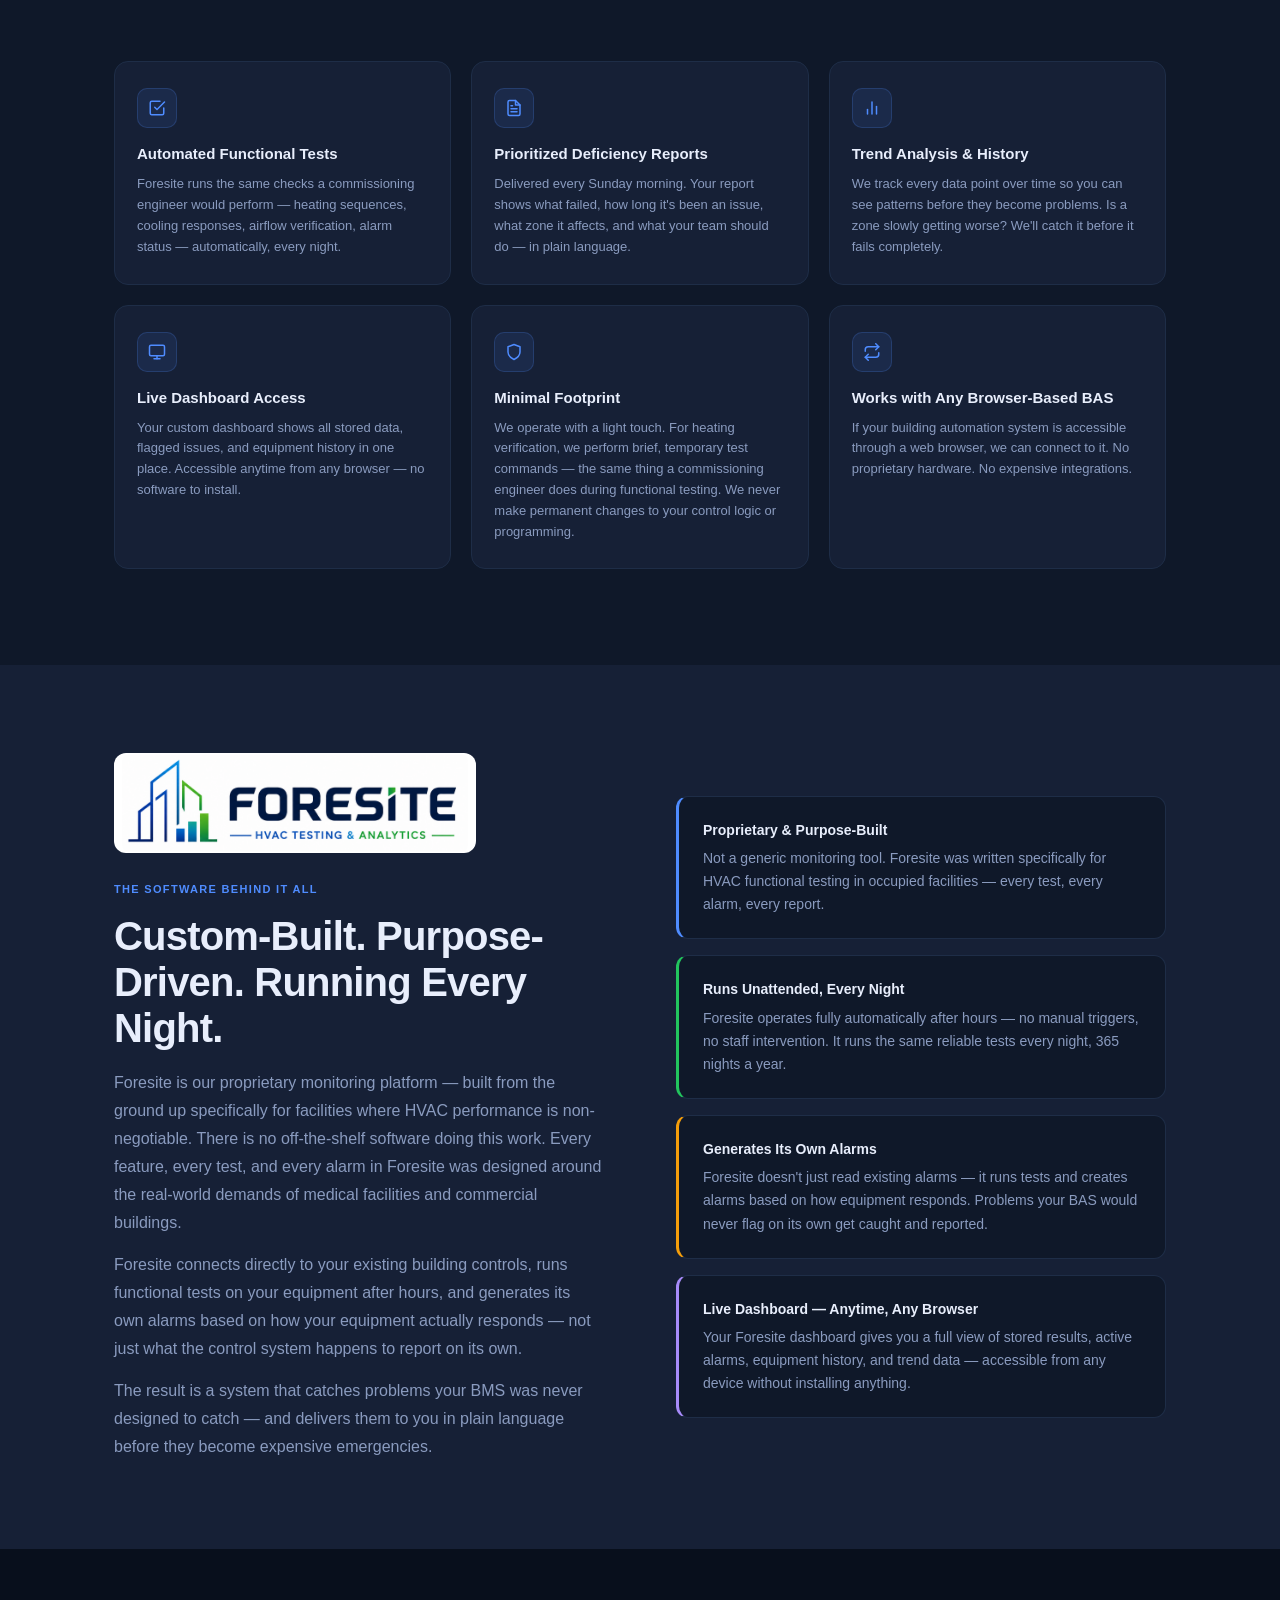
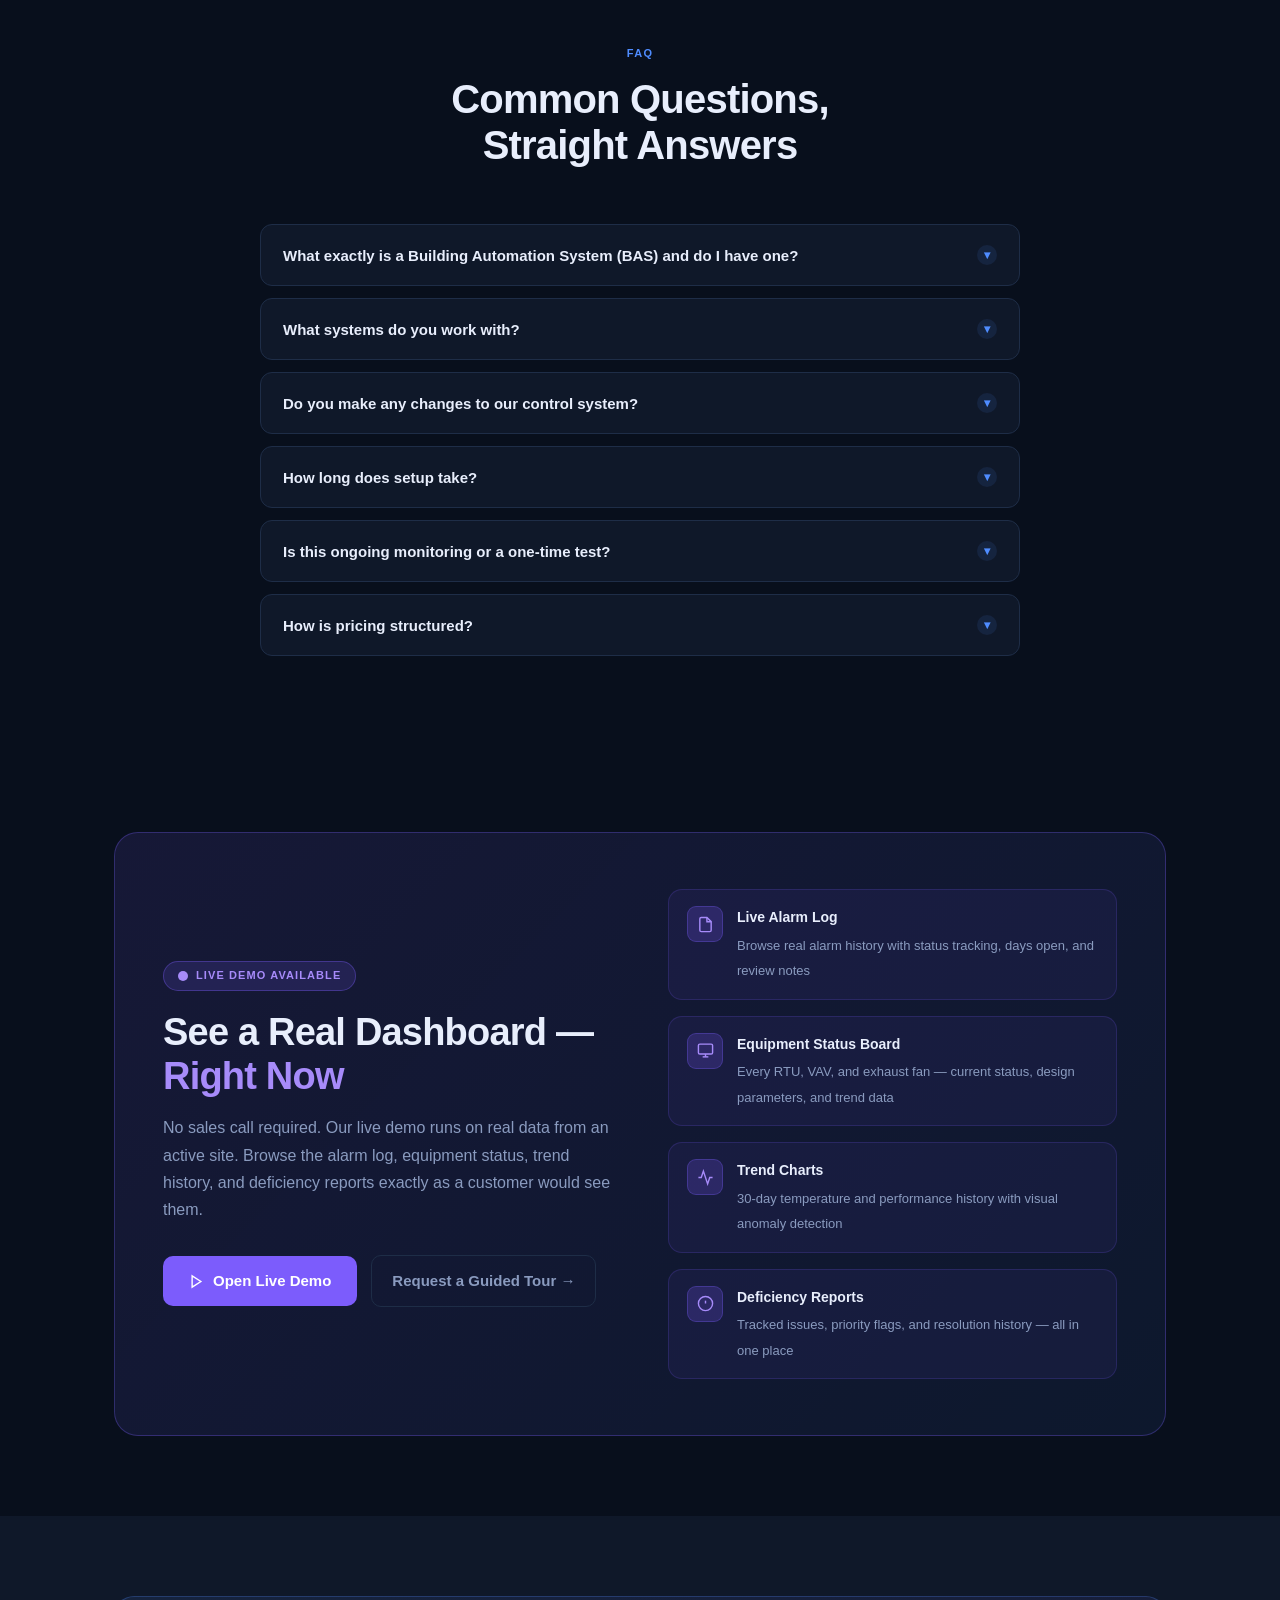
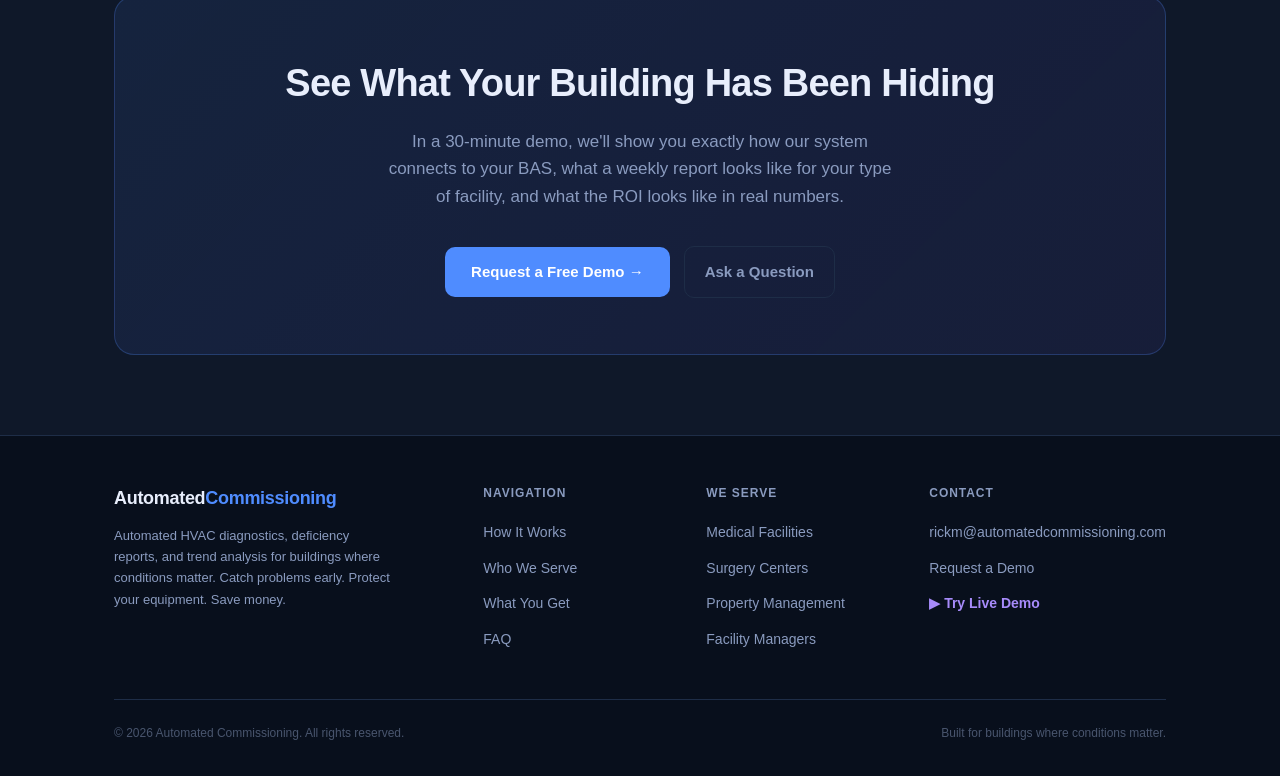
==== commit a2bbecac: "Add files via upload" ====
--- a/index.html
+++ b/index.html
@@ -1359,7 +1359,7 @@
       <!-- Left: Logo + copy -->
       <div>
         <div style="margin-bottom:20px;">
-          <img src="images/Foresite-logo.png" alt="Foresite" style="height:140px;width:auto;max-width:100%;background:#fff;border-radius:12px;padding:2px 8px;">
+          <img src="images/Foresite-logo.png" alt="Foresite" style="height:100px;width:auto;max-width:100%;background:#fff;border-radius:12px;padding:2px 8px;">
         </div>
         <div class="section-label">The Software Behind It All</div>
         <h2 class="section-heading" style="margin-bottom:18px;margin-top:14px;">Custom-Built. Purpose-Driven. Running Every Night.</h2>
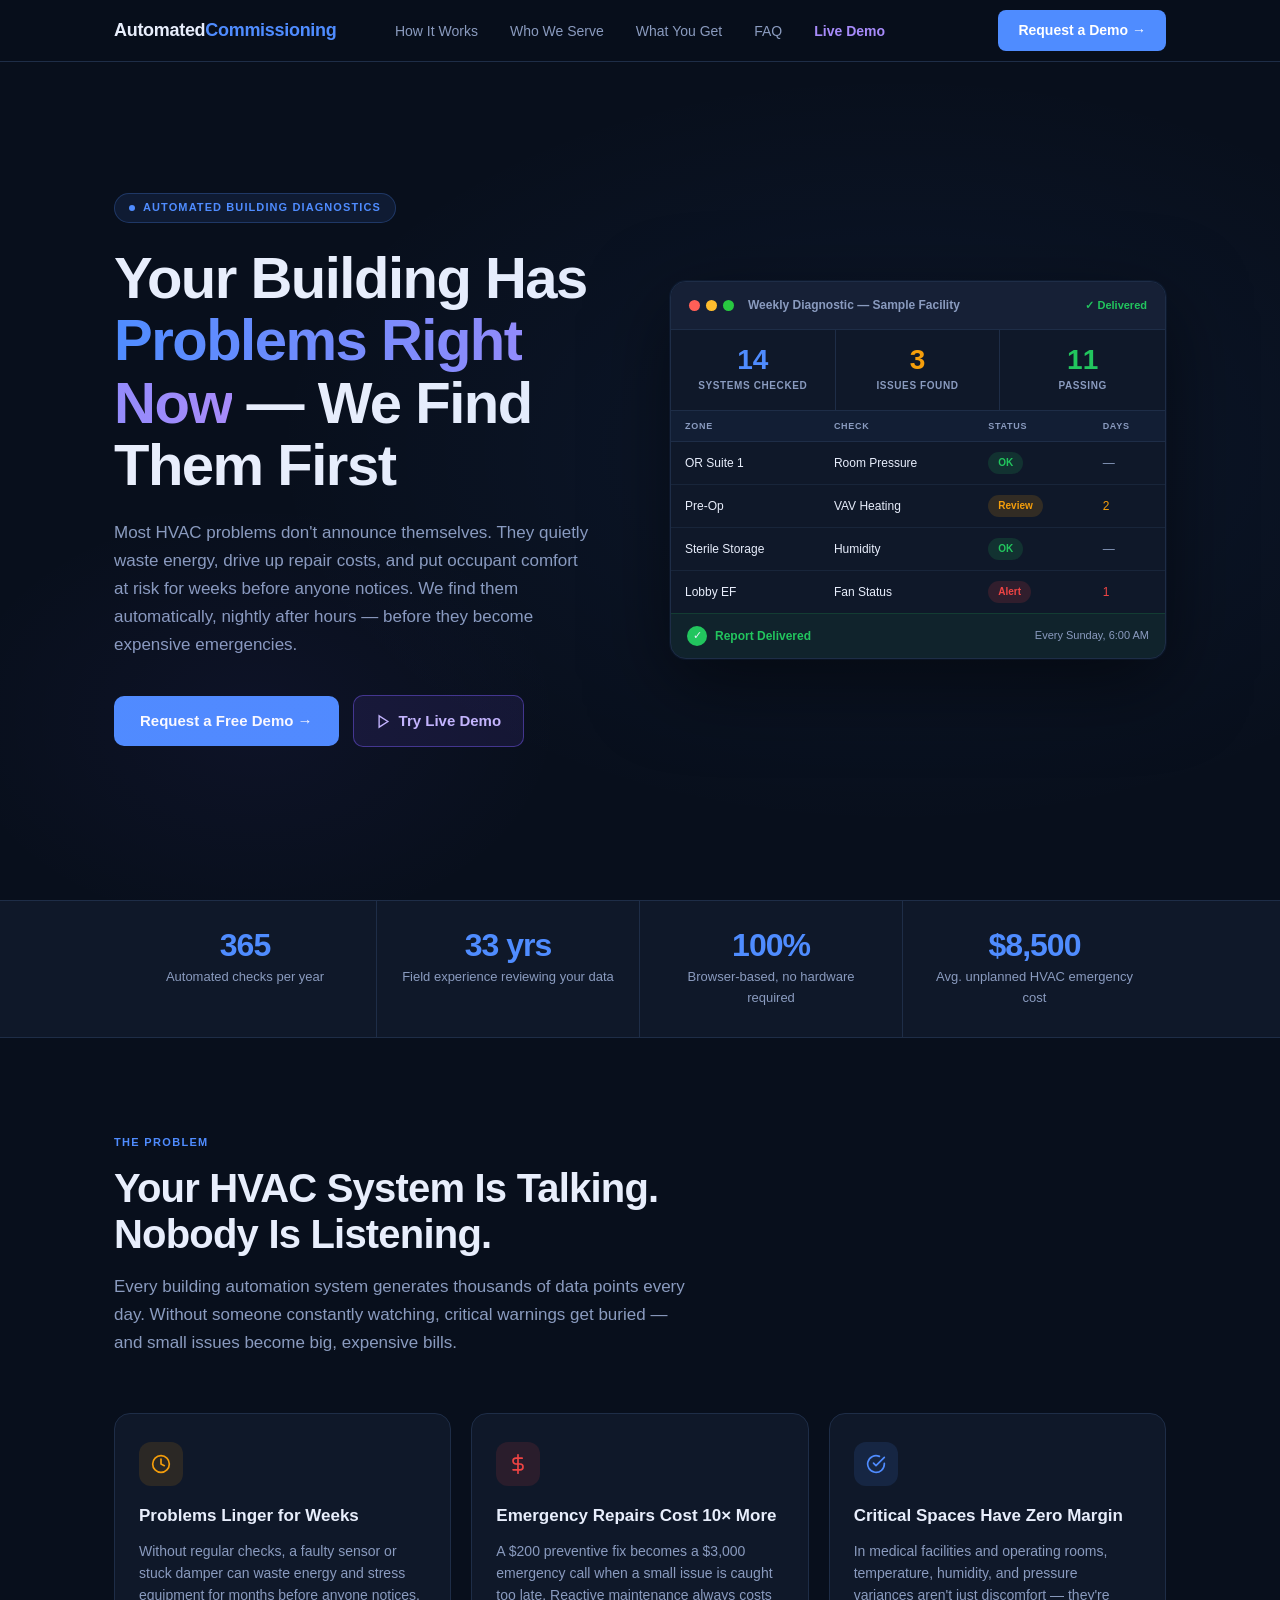
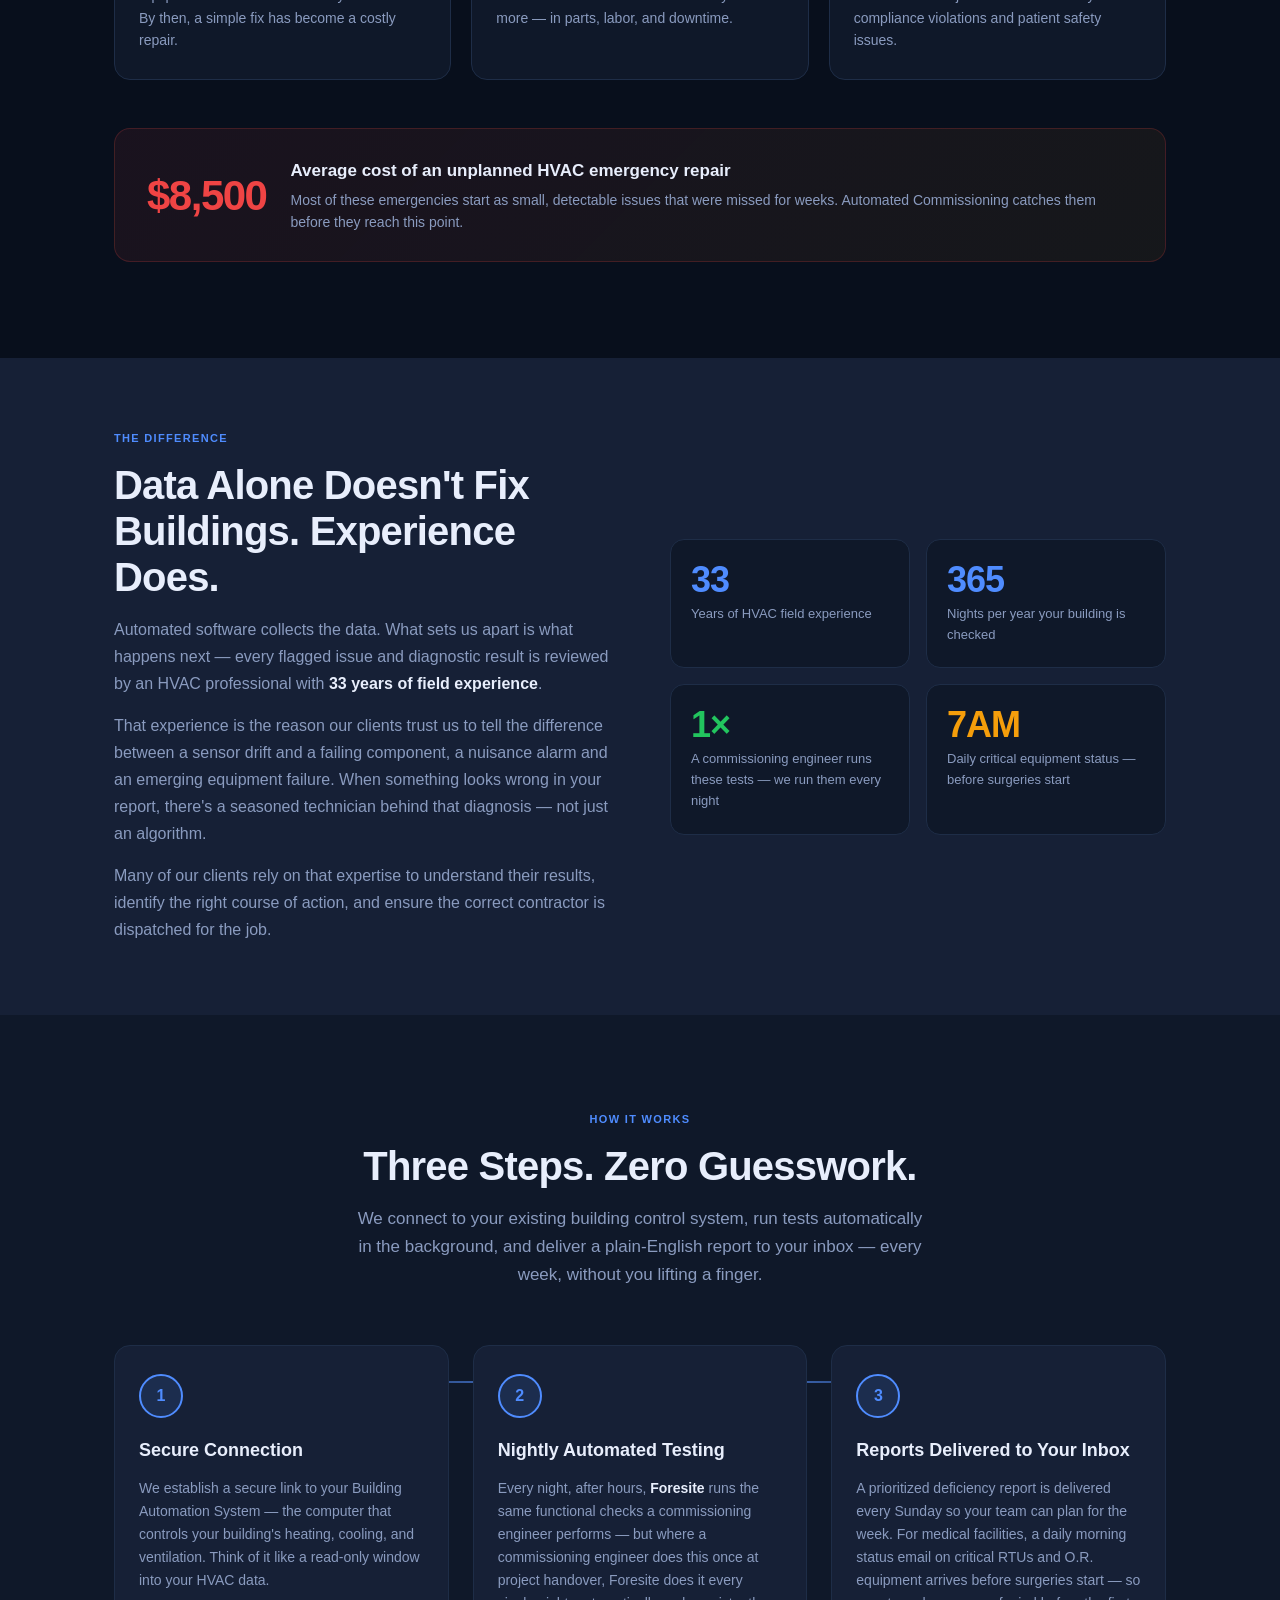
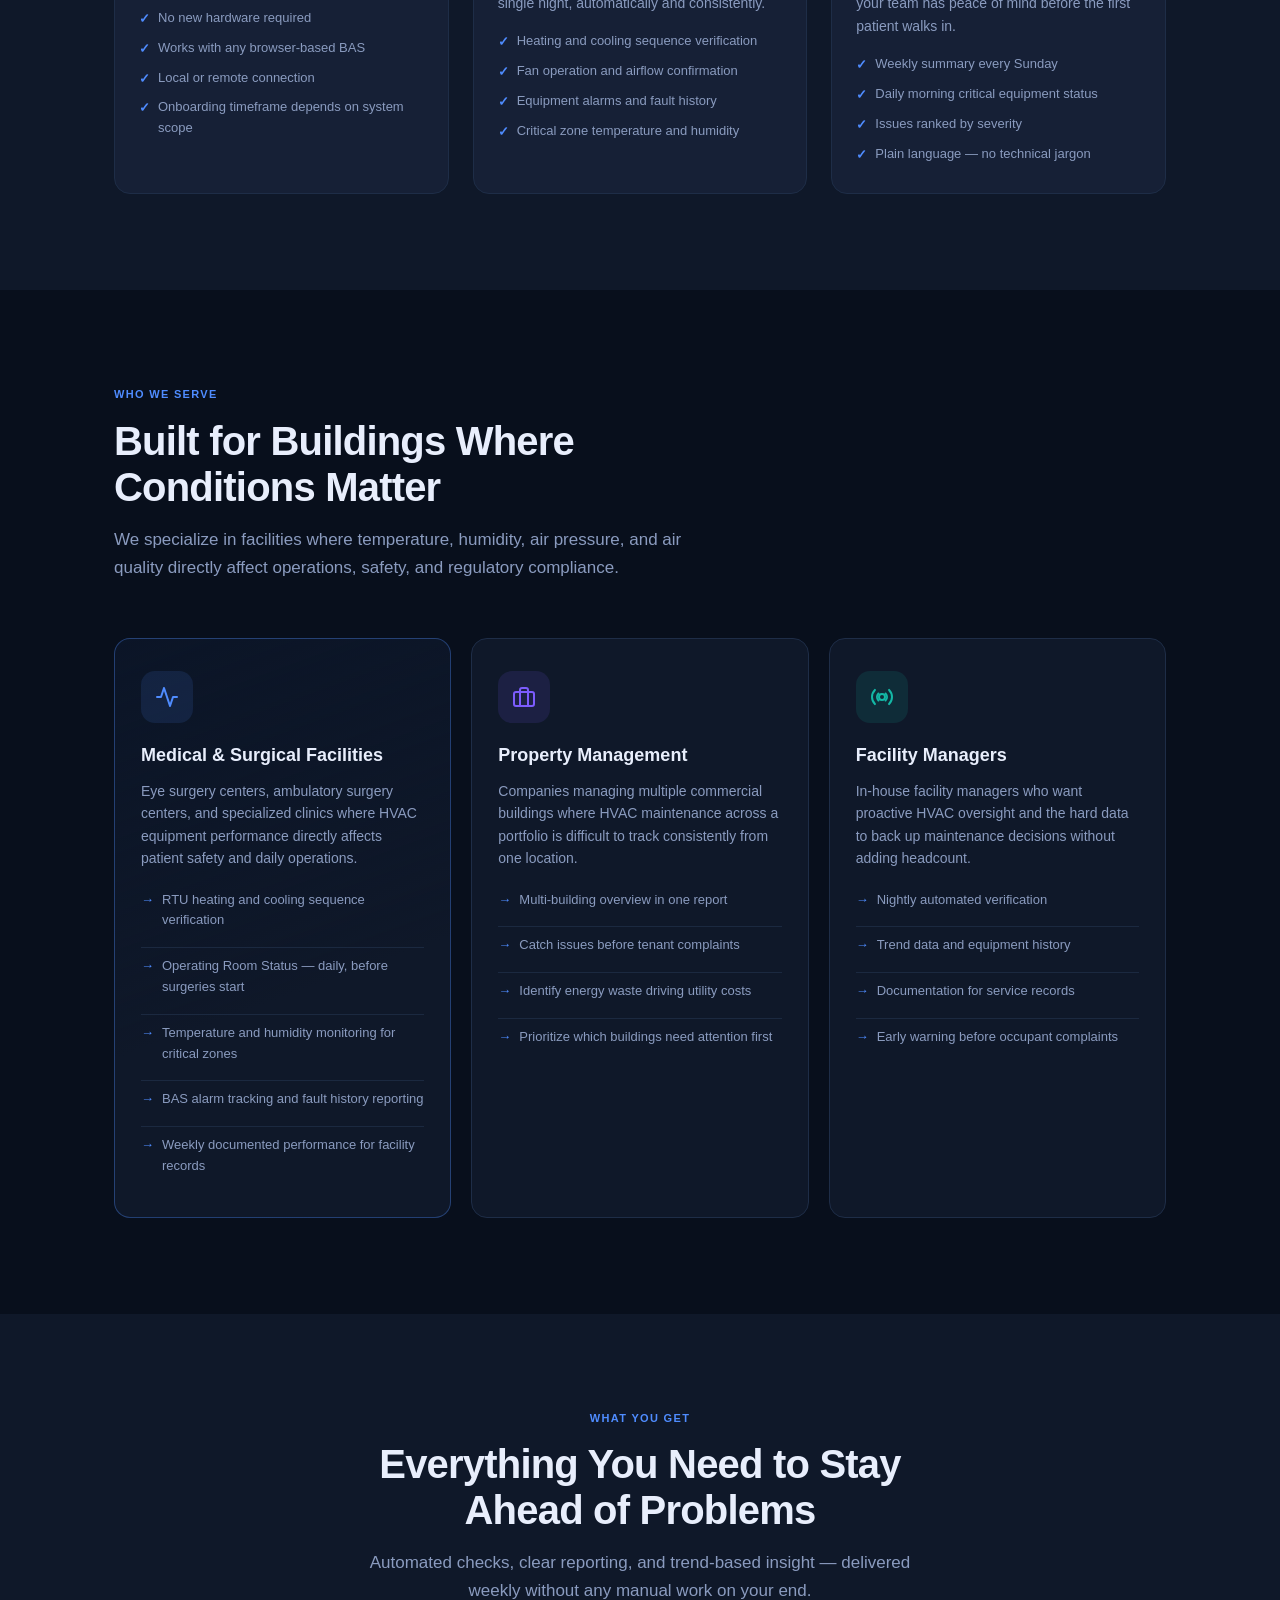
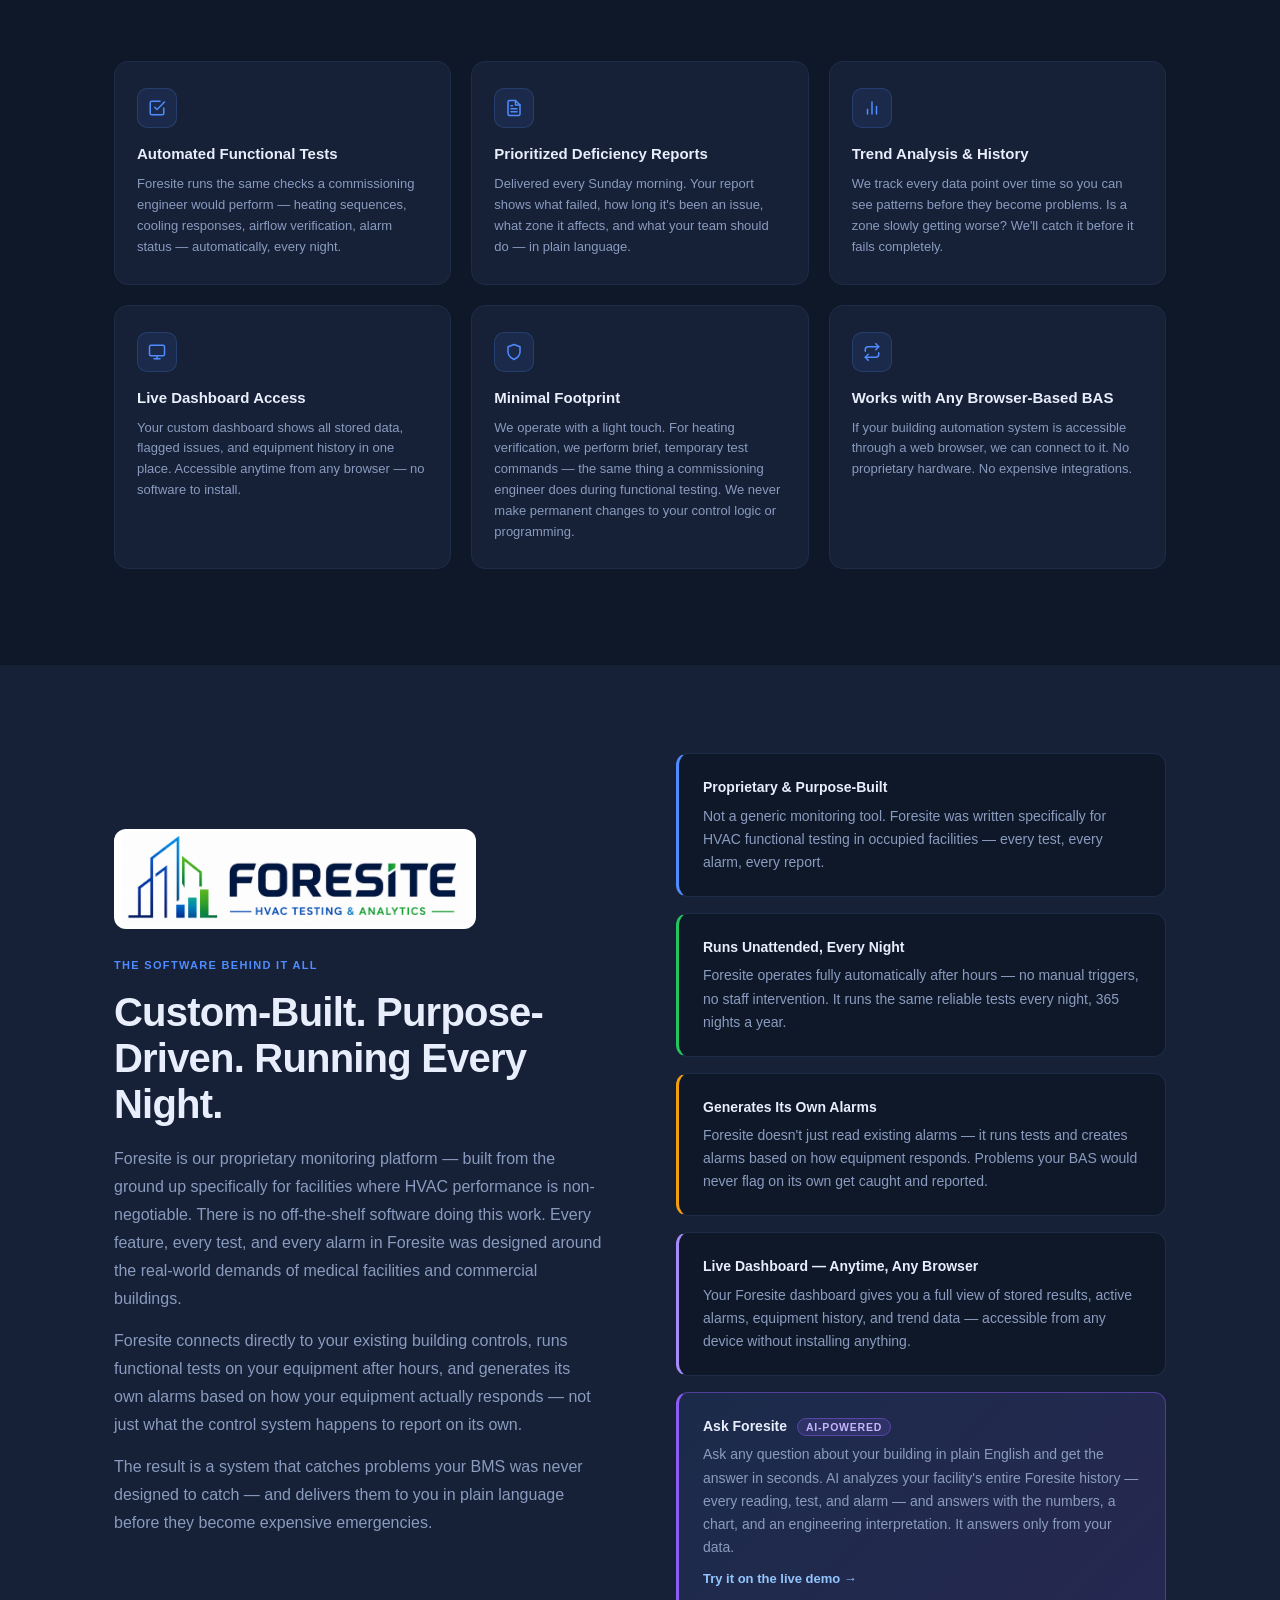
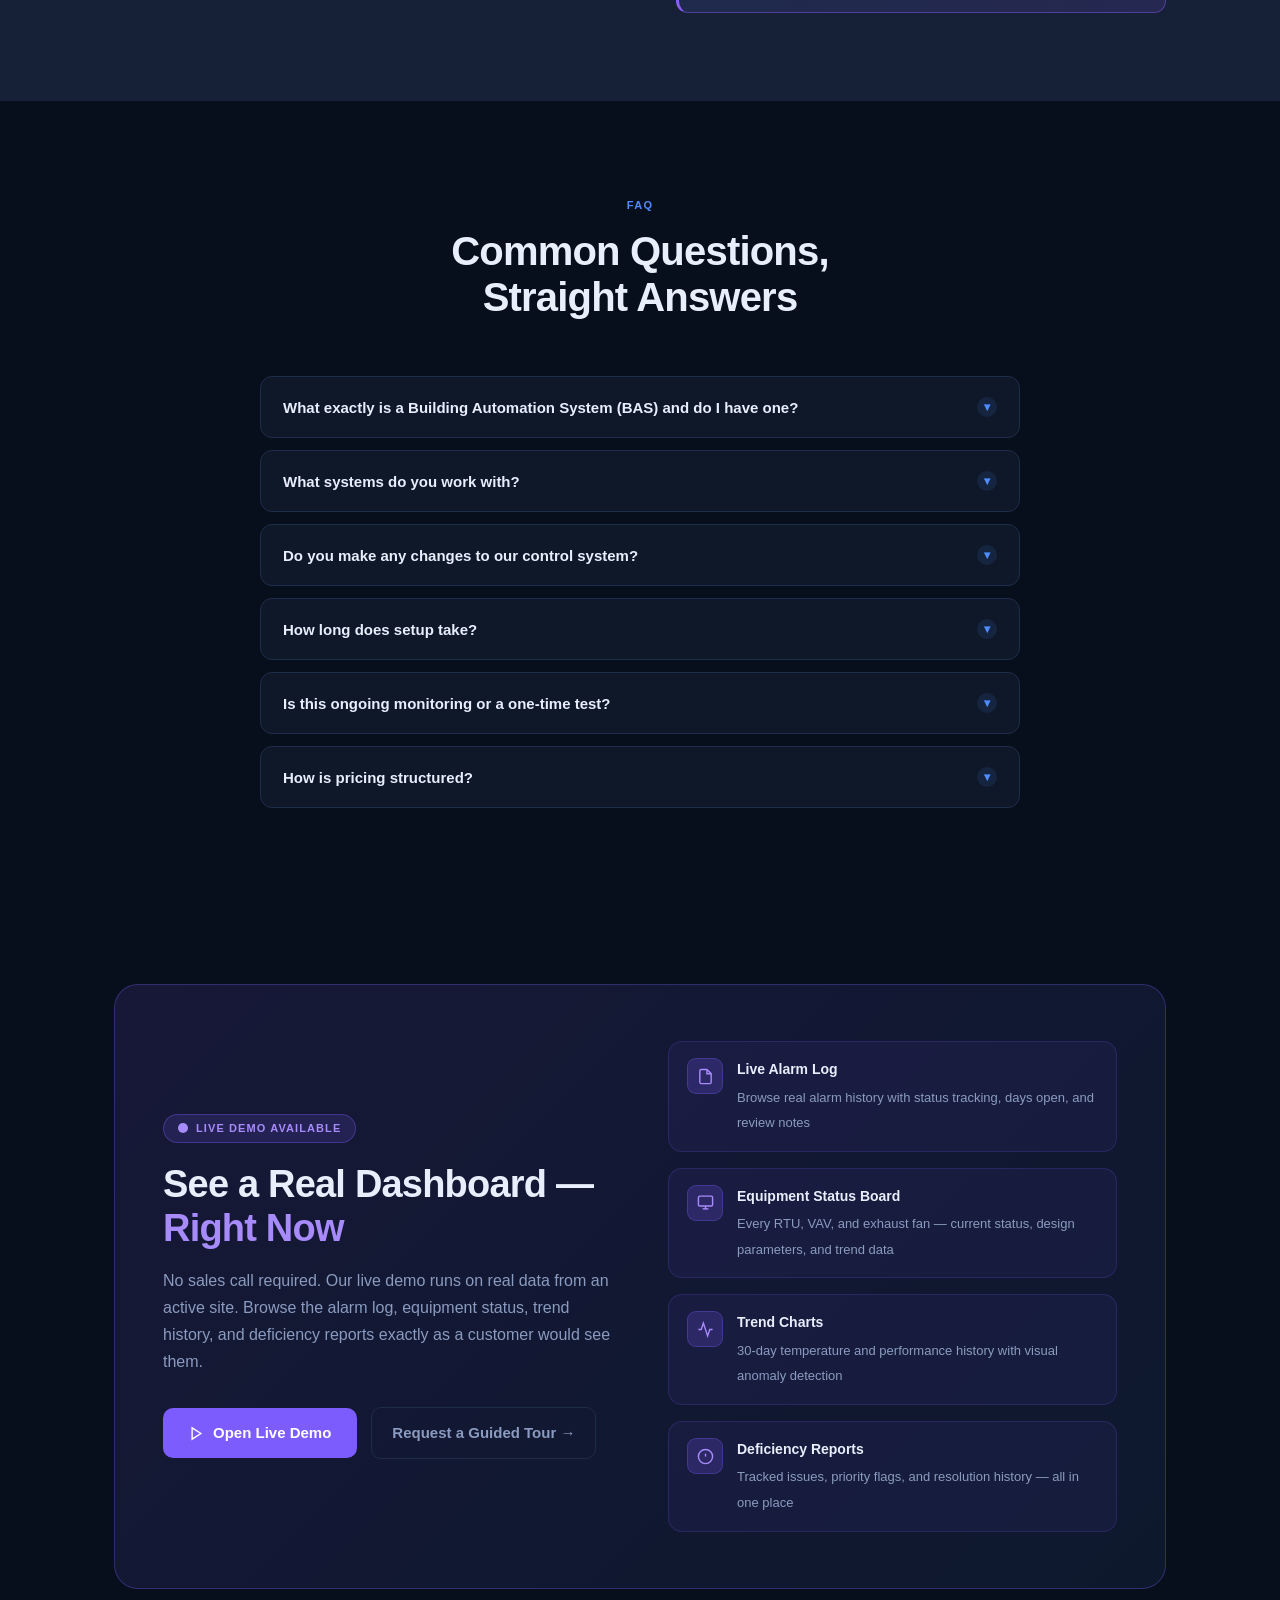
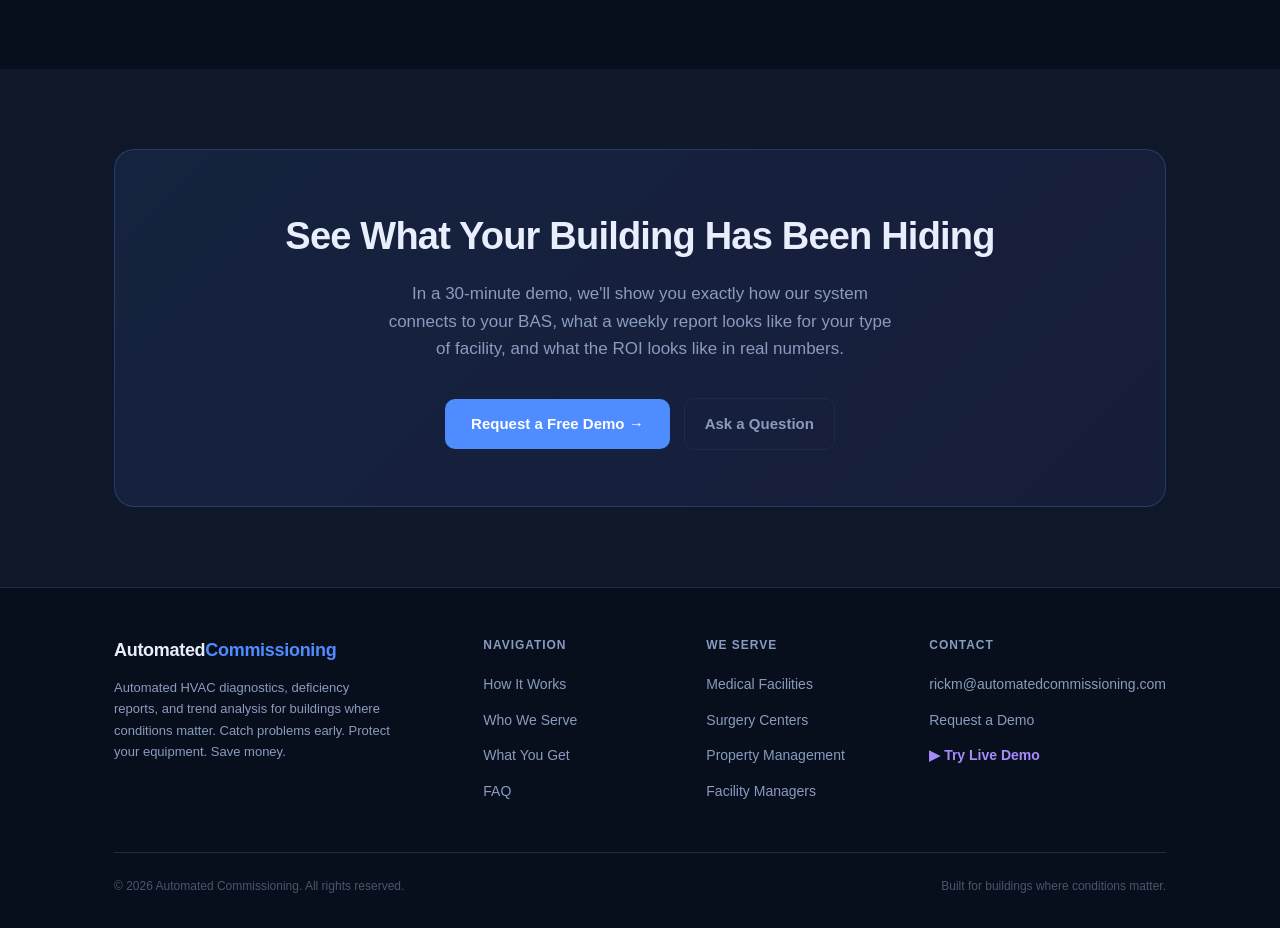
==== commit 3588c0c9: "Add Ask Foresite AI feature to Foresite section" ====
--- a/index.html
+++ b/index.html
@@ -1386,6 +1386,11 @@
           <div style="font-size:14px;font-weight:700;color:var(--text);margin-bottom:6px;">Live Dashboard — Anytime, Any Browser</div>
           <div style="font-size:14px;color:var(--muted);line-height:1.65;">Your Foresite dashboard gives you a full view of stored results, active alarms, equipment history, and trend data — accessible from any device without installing anything.</div>
         </div>
+        <a href="https://app.automatedcommissioning.com/demo/ask.html" target="_blank" rel="noopener" style="text-decoration:none;display:block;background:linear-gradient(135deg,rgba(79,140,255,0.10),rgba(139,92,246,0.14));border:1px solid rgba(139,92,246,0.45);border-left:3px solid #8b5cf6;border-radius:12px;padding:22px 24px;">
+          <div style="font-size:14px;font-weight:700;color:var(--text);margin-bottom:6px;">Ask Foresite <span style="font-size:10.5px;font-weight:800;letter-spacing:0.8px;padding:2px 8px;border-radius:999px;color:#c4b5fd;background:rgba(139,92,246,0.15);border:1px solid rgba(139,92,246,0.45);vertical-align:middle;margin-left:6px;">AI-POWERED</span></div>
+          <div style="font-size:14px;color:var(--muted);line-height:1.65;">Ask any question about your building in plain English and get the answer in seconds. AI analyzes your facility's entire Foresite history — every reading, test, and alarm — and answers with the numbers, a chart, and an engineering interpretation. It answers only from your data.</div>
+          <div style="font-size:13px;font-weight:700;color:#93c5fd;margin-top:10px;">Try it on the live demo →</div>
+        </a>
       </div>
 
     </div>
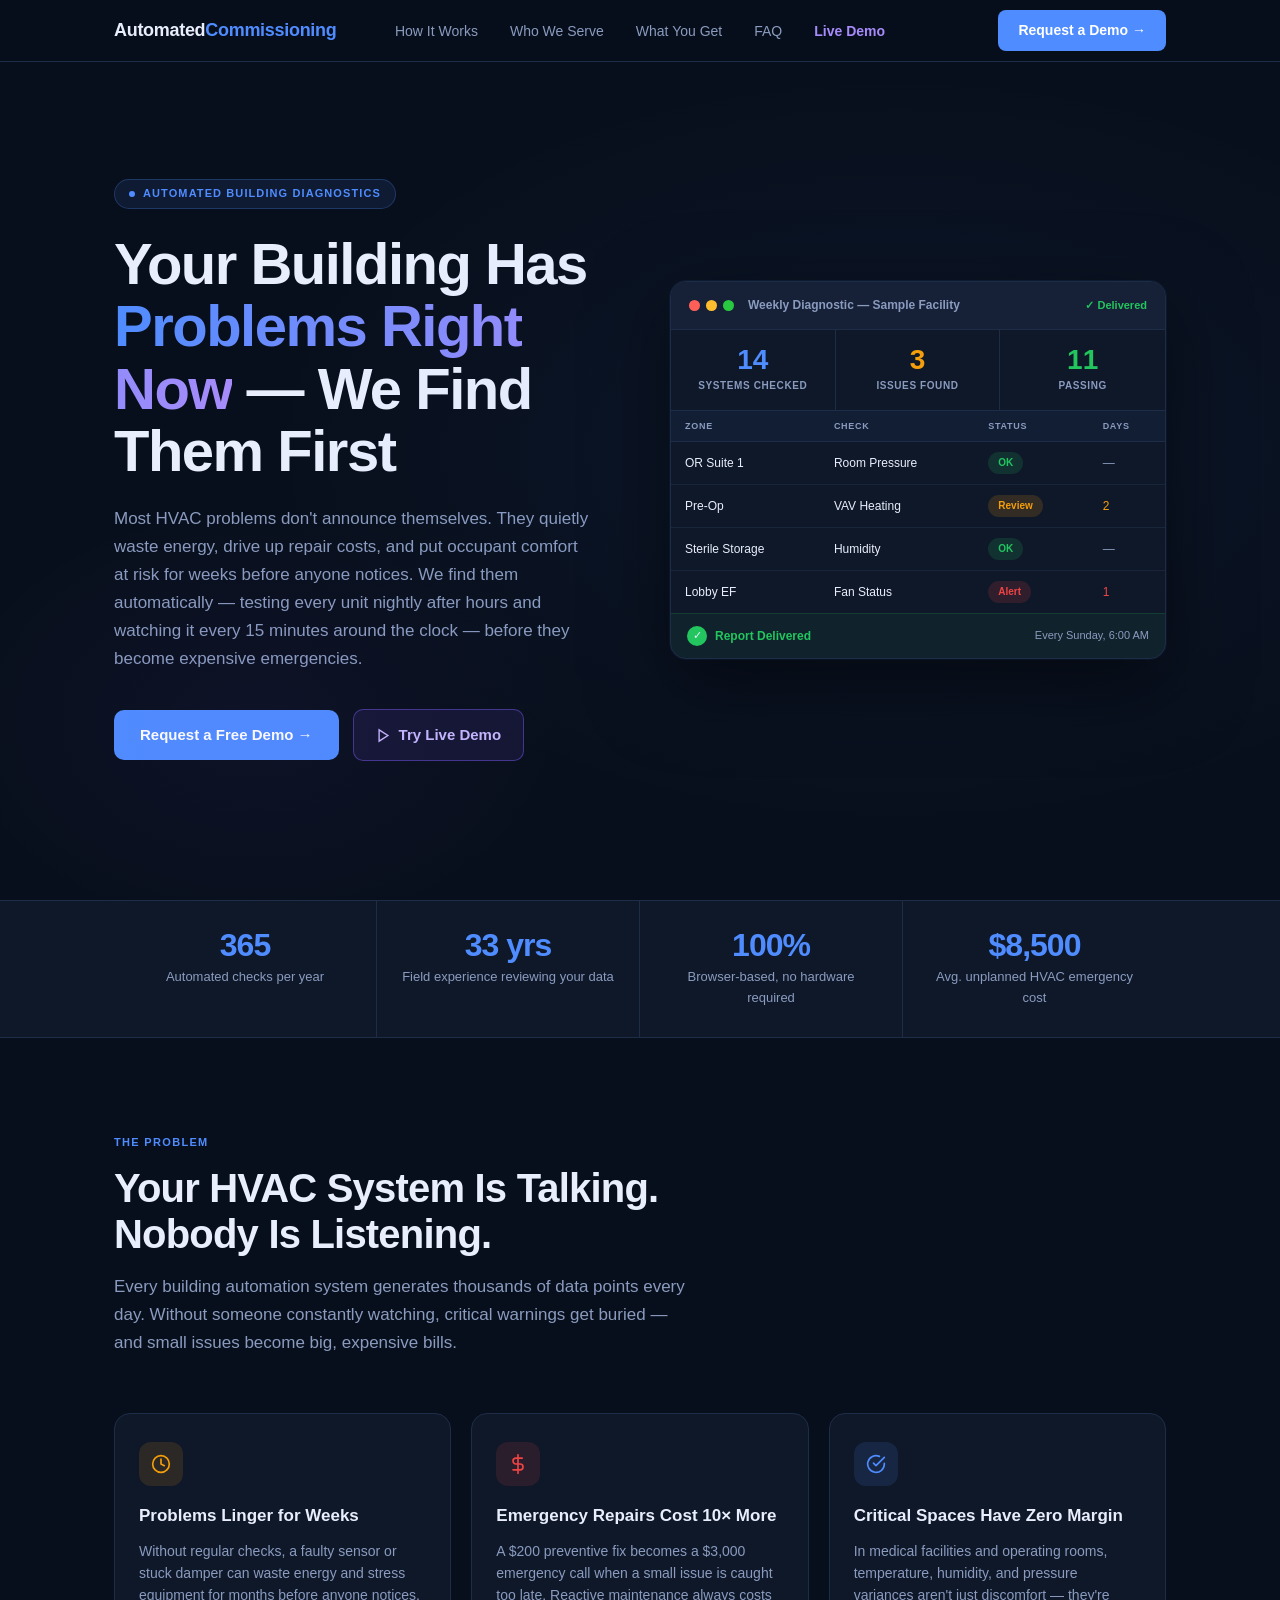
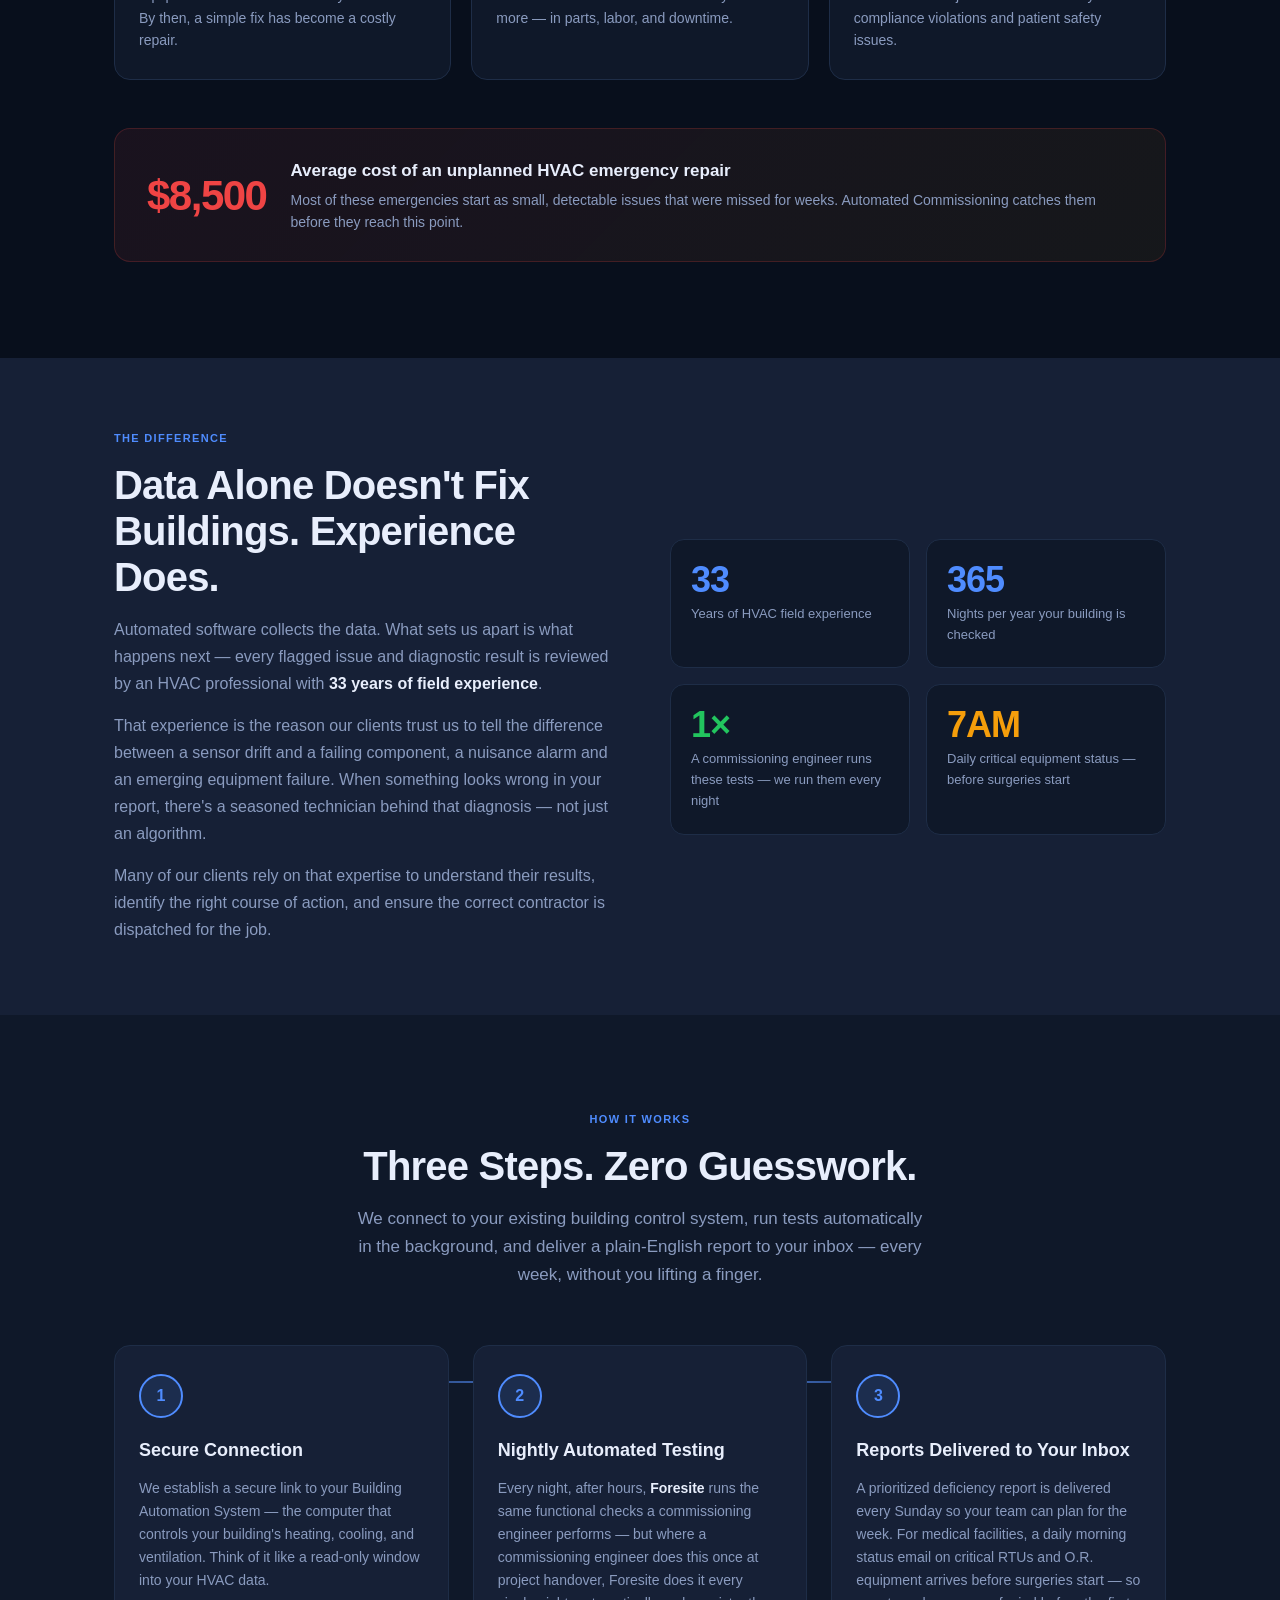
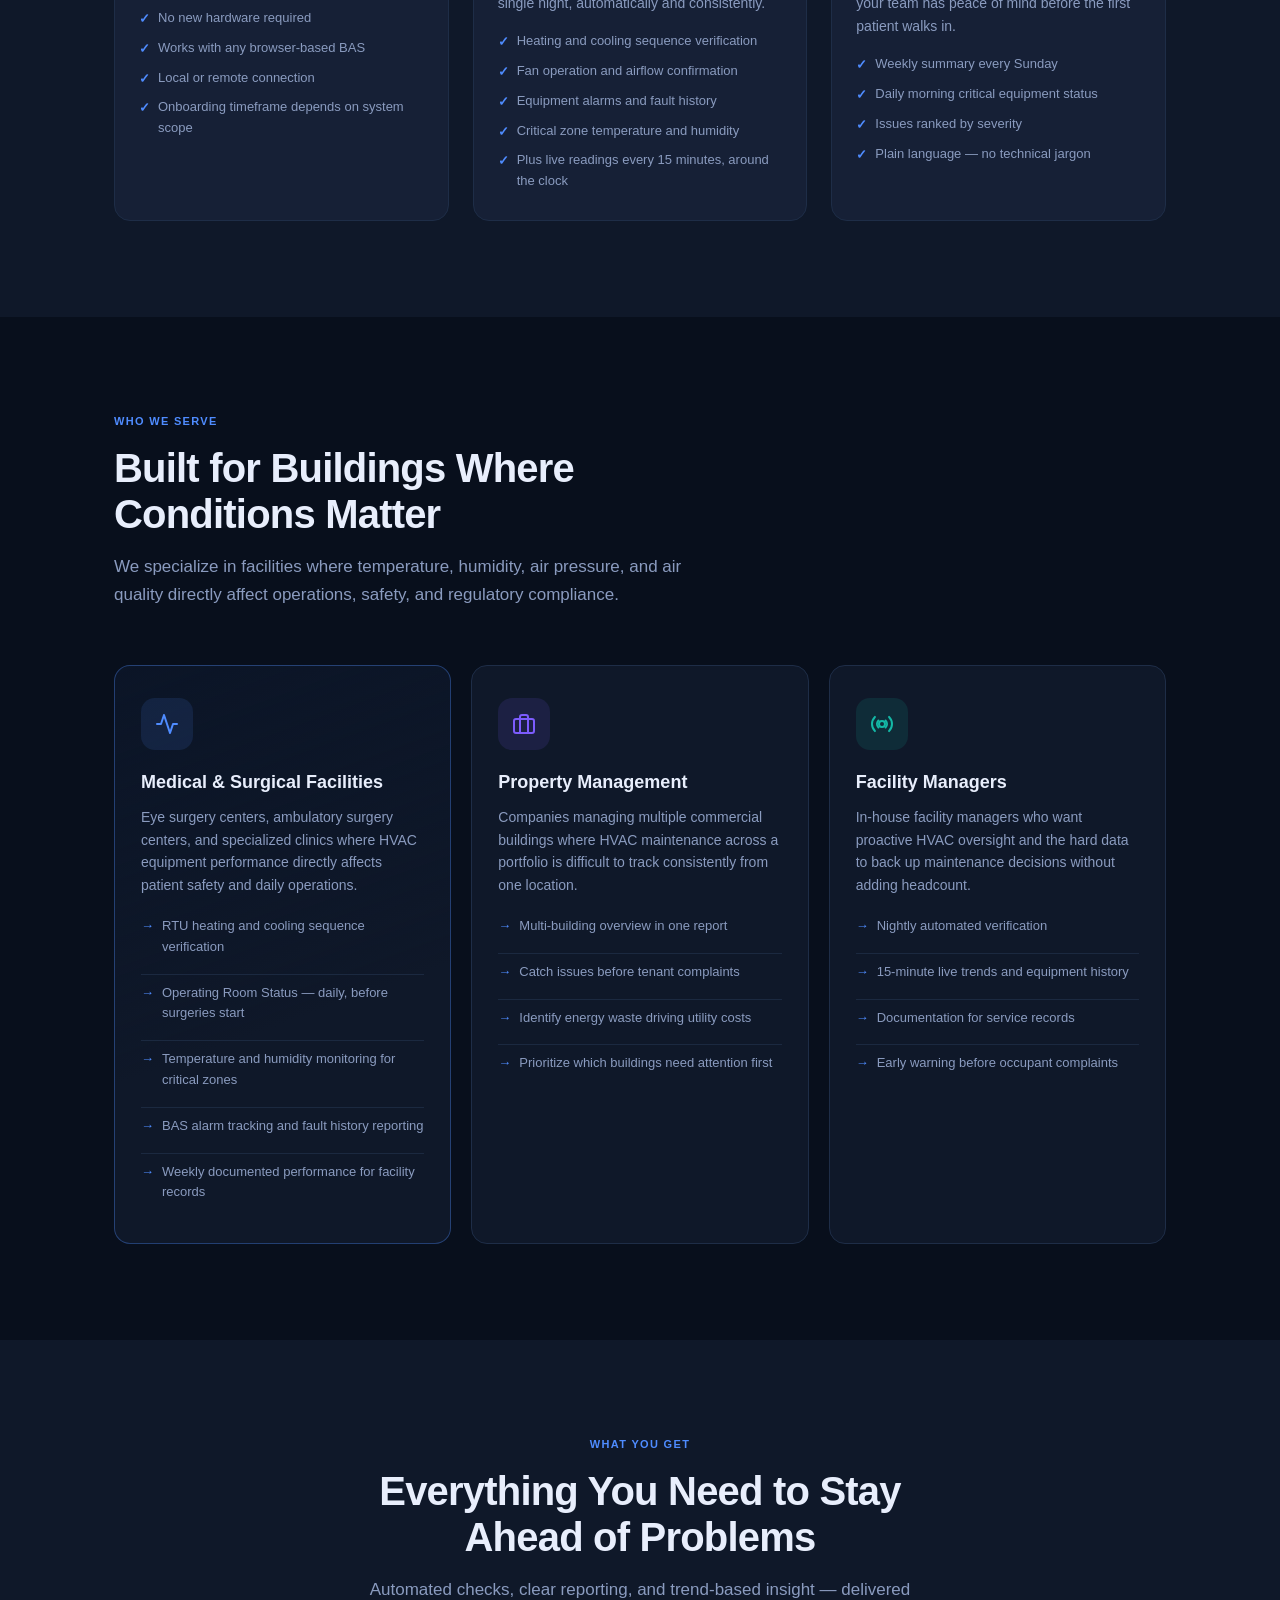
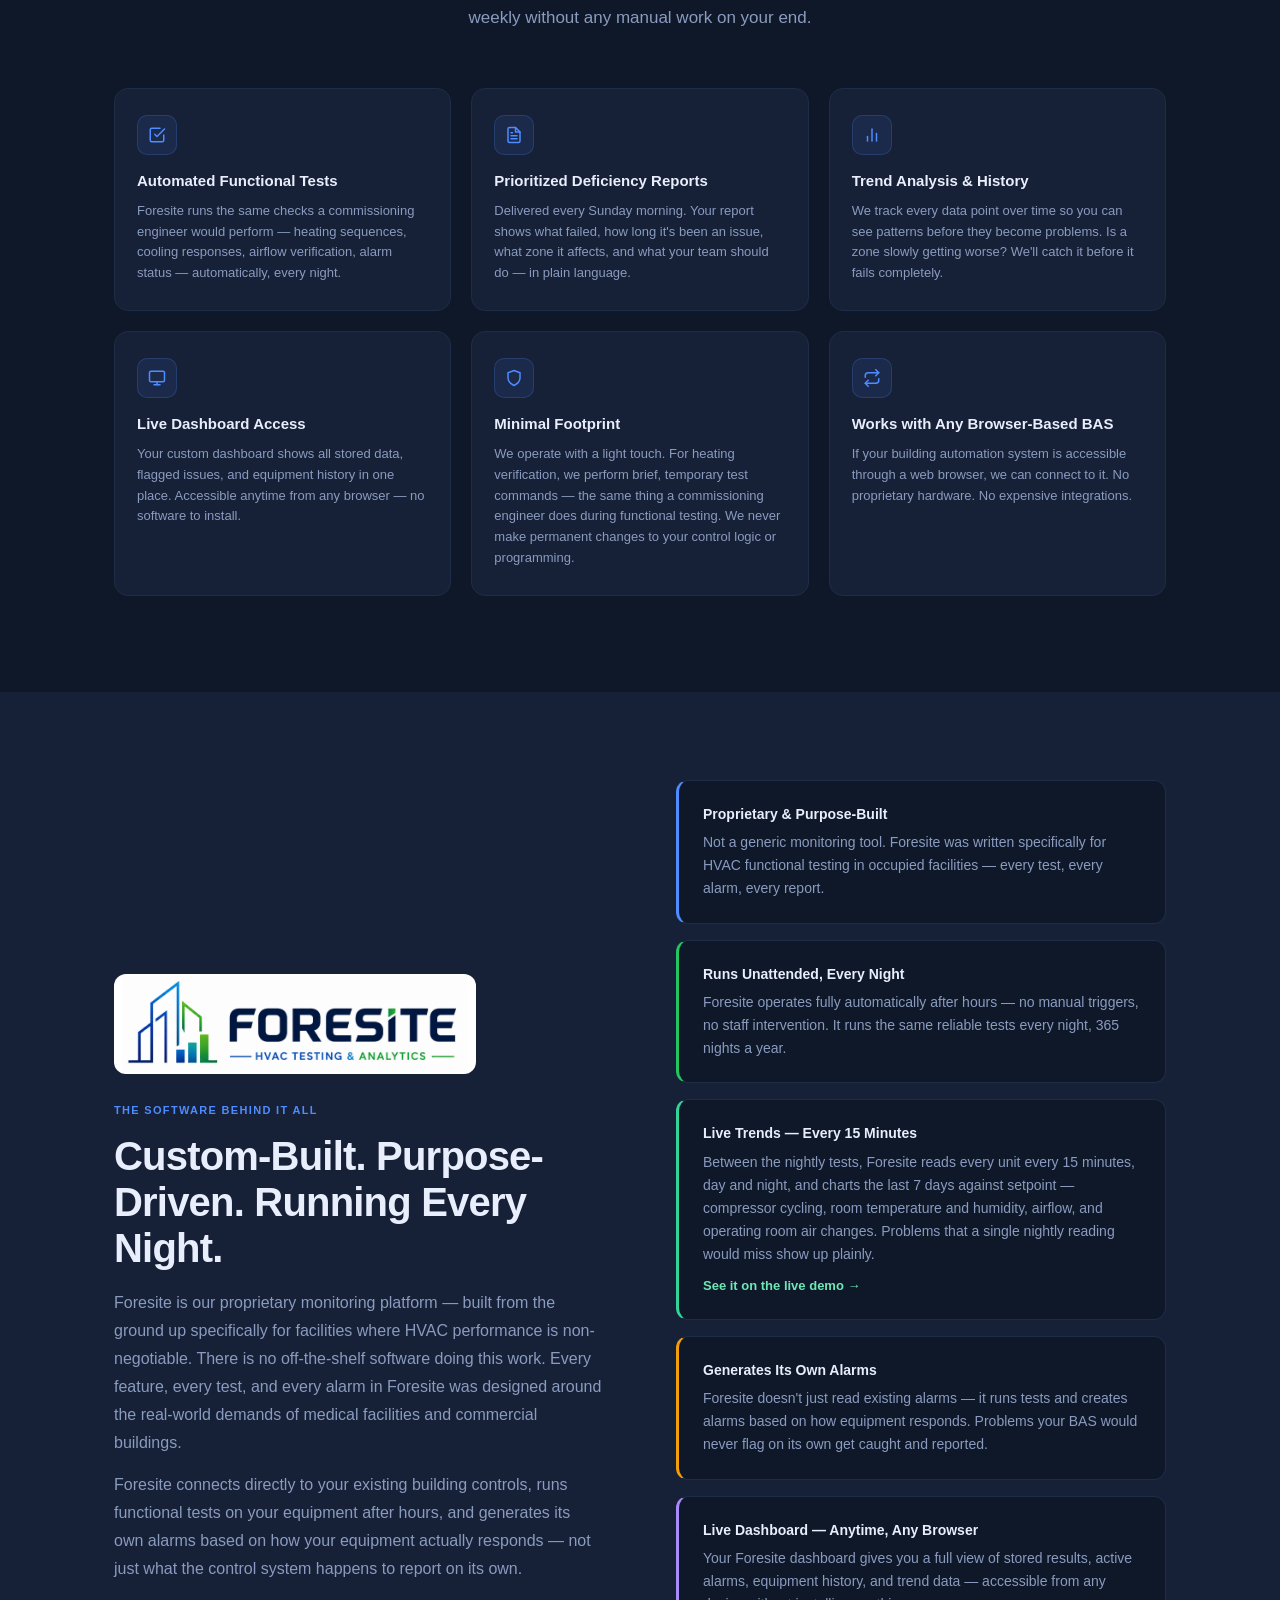
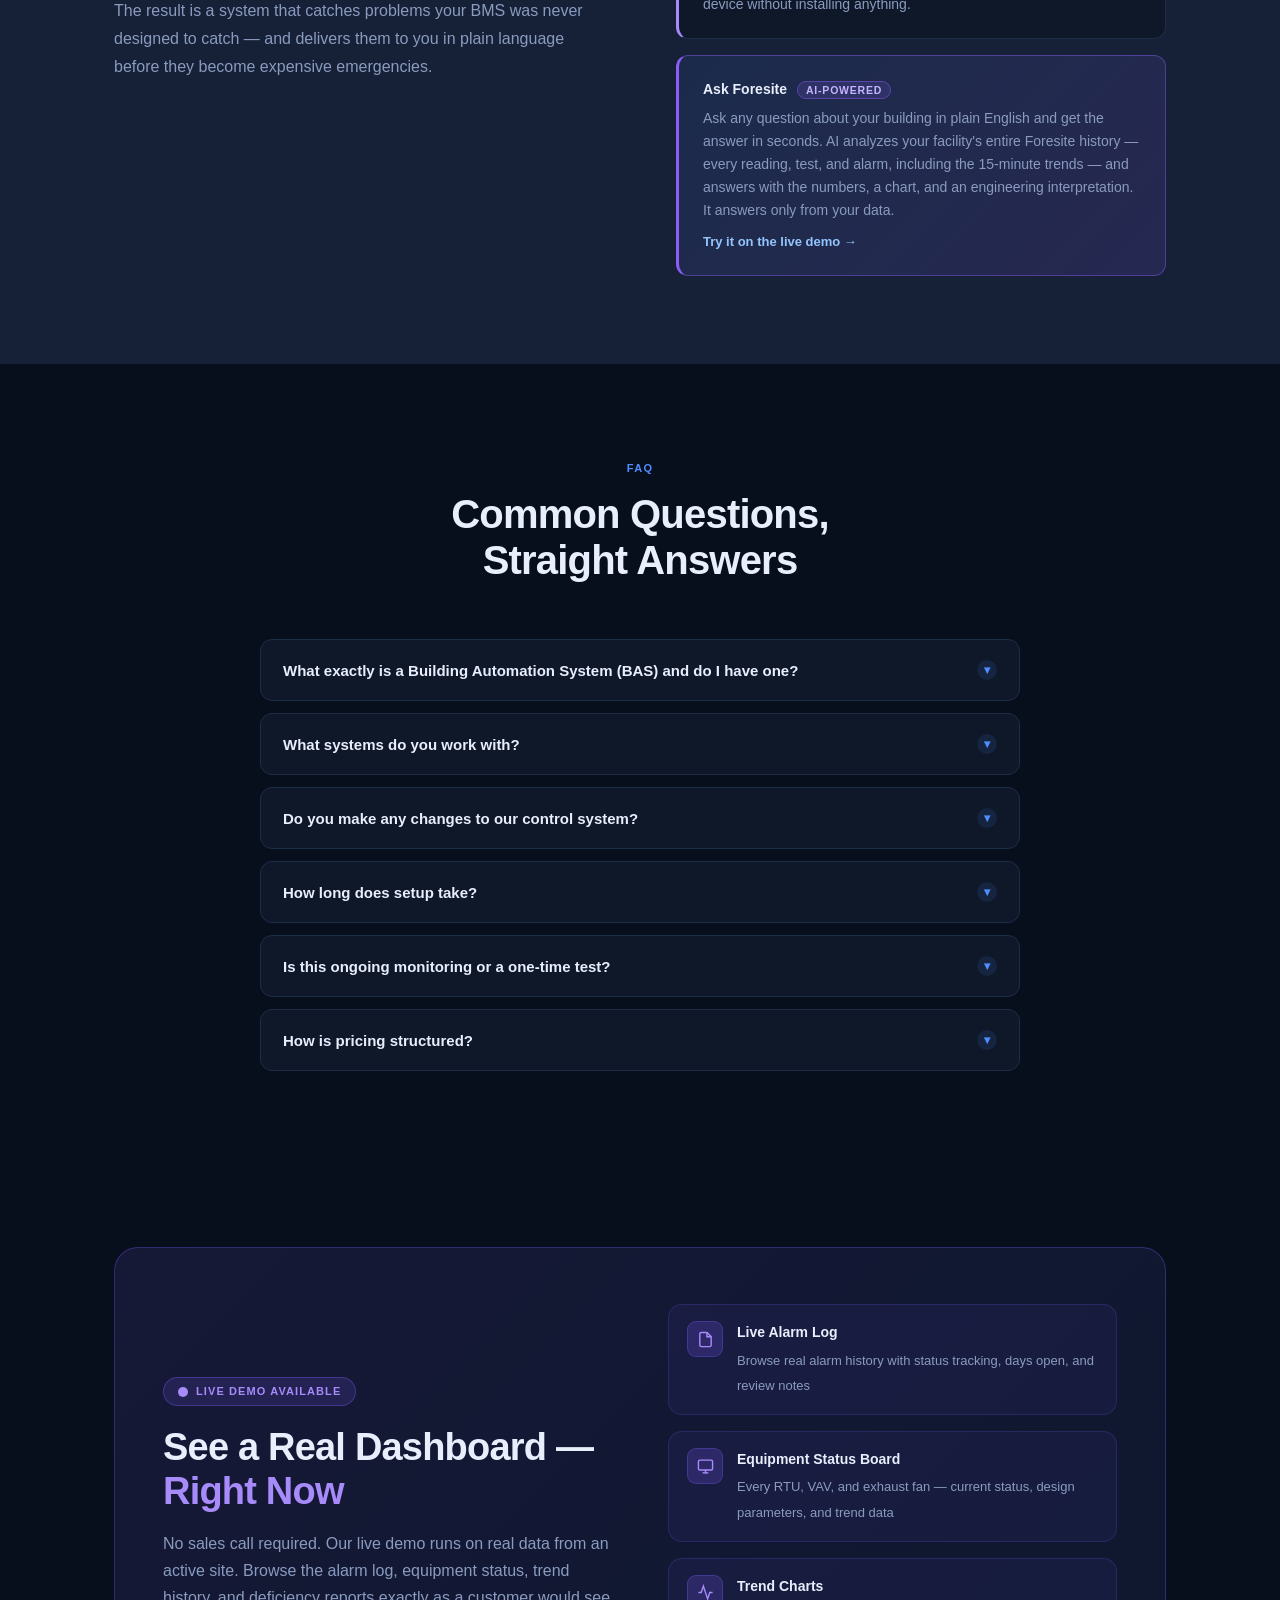
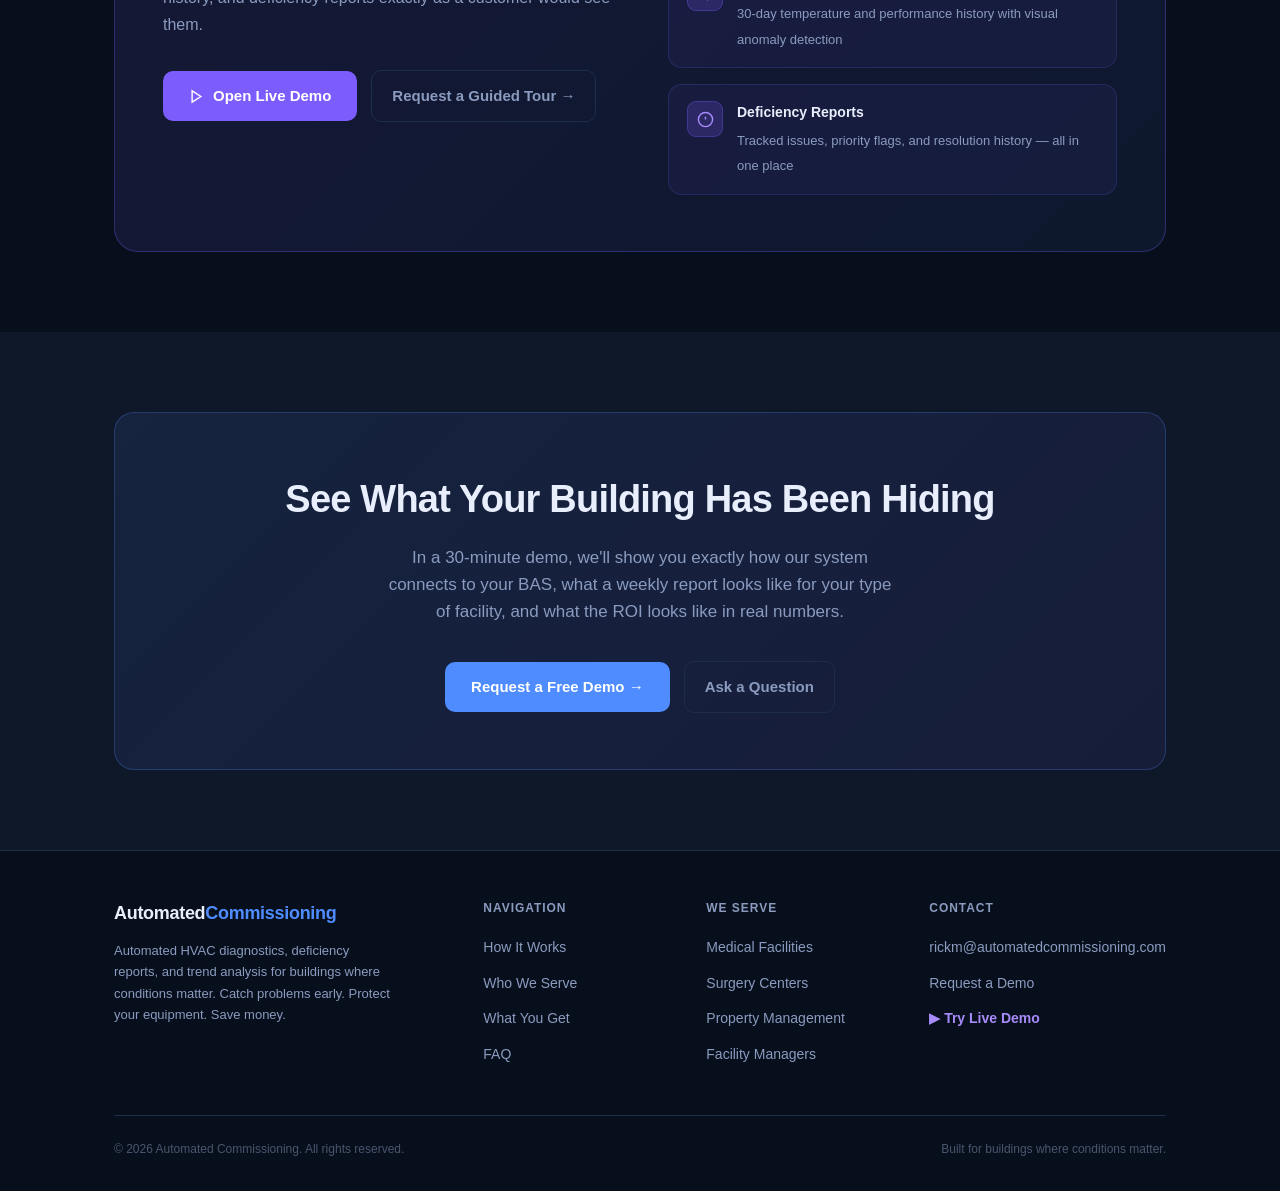
==== commit 312bb795: "Website: describe 15-minute live trends alongside nightly testing Co-Authored-By: Claude Opus 5.5 <n" ====
--- a/index.html
+++ b/index.html
@@ -1050,7 +1050,7 @@
           Automated Building Diagnostics
         </div>
         <h1>Your Building Has <em>Problems Right Now</em> — We Find Them First</h1>
-        <p class="hero-sub">Most HVAC problems don't announce themselves. They quietly waste energy, drive up repair costs, and put occupant comfort at risk for weeks before anyone notices. We find them automatically, nightly after hours — before they become expensive emergencies.</p>
+        <p class="hero-sub">Most HVAC problems don't announce themselves. They quietly waste energy, drive up repair costs, and put occupant comfort at risk for weeks before anyone notices. We find them automatically — testing every unit nightly after hours and watching it every 15 minutes around the clock — before they become expensive emergencies.</p>
         <div class="hero-actions">
           <a href="contact.html" class="btn-primary">Request a Free Demo →</a>
           <a href="https://app.automatedcommissioning.com/demo/" target="_blank" class="btn-demo-hero">
@@ -1238,6 +1238,7 @@
           <li>Fan operation and airflow confirmation</li>
           <li>Equipment alarms and fault history</li>
           <li>Critical zone temperature and humidity</li>
+          <li>Plus live readings every 15 minutes, around the clock</li>
         </ul>
       </div>
       <div class="step-card reveal">
@@ -1299,7 +1300,7 @@
         <p>In-house facility managers who want proactive HVAC oversight and the hard data to back up maintenance decisions without adding headcount.</p>
         <ul class="serve-list">
           <li>Nightly automated verification</li>
-          <li>Trend data and equipment history</li>
+          <li>15-minute live trends and equipment history</li>
           <li>Documentation for service records</li>
           <li>Early warning before occupant complaints</li>
         </ul>
@@ -1378,6 +1379,11 @@
           <div style="font-size:14px;font-weight:700;color:var(--text);margin-bottom:6px;">Runs Unattended, Every Night</div>
           <div style="font-size:14px;color:var(--muted);line-height:1.65;">Foresite operates fully automatically after hours — no manual triggers, no staff intervention. It runs the same reliable tests every night, 365 nights a year.</div>
         </div>
+        <a href="https://app.automatedcommissioning.com/demo/trends.html" target="_blank" rel="noopener" style="text-decoration:none;display:block;background:var(--panel);border:1px solid var(--border);border-left:3px solid #34d399;border-radius:12px;padding:22px 24px;">
+          <div style="font-size:14px;font-weight:700;color:var(--text);margin-bottom:6px;">Live Trends — Every 15 Minutes</div>
+          <div style="font-size:14px;color:var(--muted);line-height:1.65;">Between the nightly tests, Foresite reads every unit every 15 minutes, day and night, and charts the last 7 days against setpoint — compressor cycling, room temperature and humidity, airflow, and operating room air changes. Problems that a single nightly reading would miss show up plainly.</div>
+          <div style="font-size:13px;font-weight:700;color:#6ee7b7;margin-top:10px;">See it on the live demo →</div>
+        </a>
         <div style="background:var(--panel);border:1px solid var(--border);border-left:3px solid #f59e0b;border-radius:12px;padding:22px 24px;">
           <div style="font-size:14px;font-weight:700;color:var(--text);margin-bottom:6px;">Generates Its Own Alarms</div>
           <div style="font-size:14px;color:var(--muted);line-height:1.65;">Foresite doesn't just read existing alarms — it runs tests and creates alarms based on how equipment responds. Problems your BAS would never flag on its own get caught and reported.</div>
@@ -1388,7 +1394,7 @@
         </div>
         <a href="https://app.automatedcommissioning.com/demo/ask.html" target="_blank" rel="noopener" style="text-decoration:none;display:block;background:linear-gradient(135deg,rgba(79,140,255,0.10),rgba(139,92,246,0.14));border:1px solid rgba(139,92,246,0.45);border-left:3px solid #8b5cf6;border-radius:12px;padding:22px 24px;">
           <div style="font-size:14px;font-weight:700;color:var(--text);margin-bottom:6px;">Ask Foresite <span style="font-size:10.5px;font-weight:800;letter-spacing:0.8px;padding:2px 8px;border-radius:999px;color:#c4b5fd;background:rgba(139,92,246,0.15);border:1px solid rgba(139,92,246,0.45);vertical-align:middle;margin-left:6px;">AI-POWERED</span></div>
-          <div style="font-size:14px;color:var(--muted);line-height:1.65;">Ask any question about your building in plain English and get the answer in seconds. AI analyzes your facility's entire Foresite history — every reading, test, and alarm — and answers with the numbers, a chart, and an engineering interpretation. It answers only from your data.</div>
+          <div style="font-size:14px;color:var(--muted);line-height:1.65;">Ask any question about your building in plain English and get the answer in seconds. AI analyzes your facility's entire Foresite history — every reading, test, and alarm, including the 15-minute trends — and answers with the numbers, a chart, and an engineering interpretation. It answers only from your data.</div>
           <div style="font-size:13px;font-weight:700;color:#93c5fd;margin-top:10px;">Try it on the live demo →</div>
         </a>
       </div>
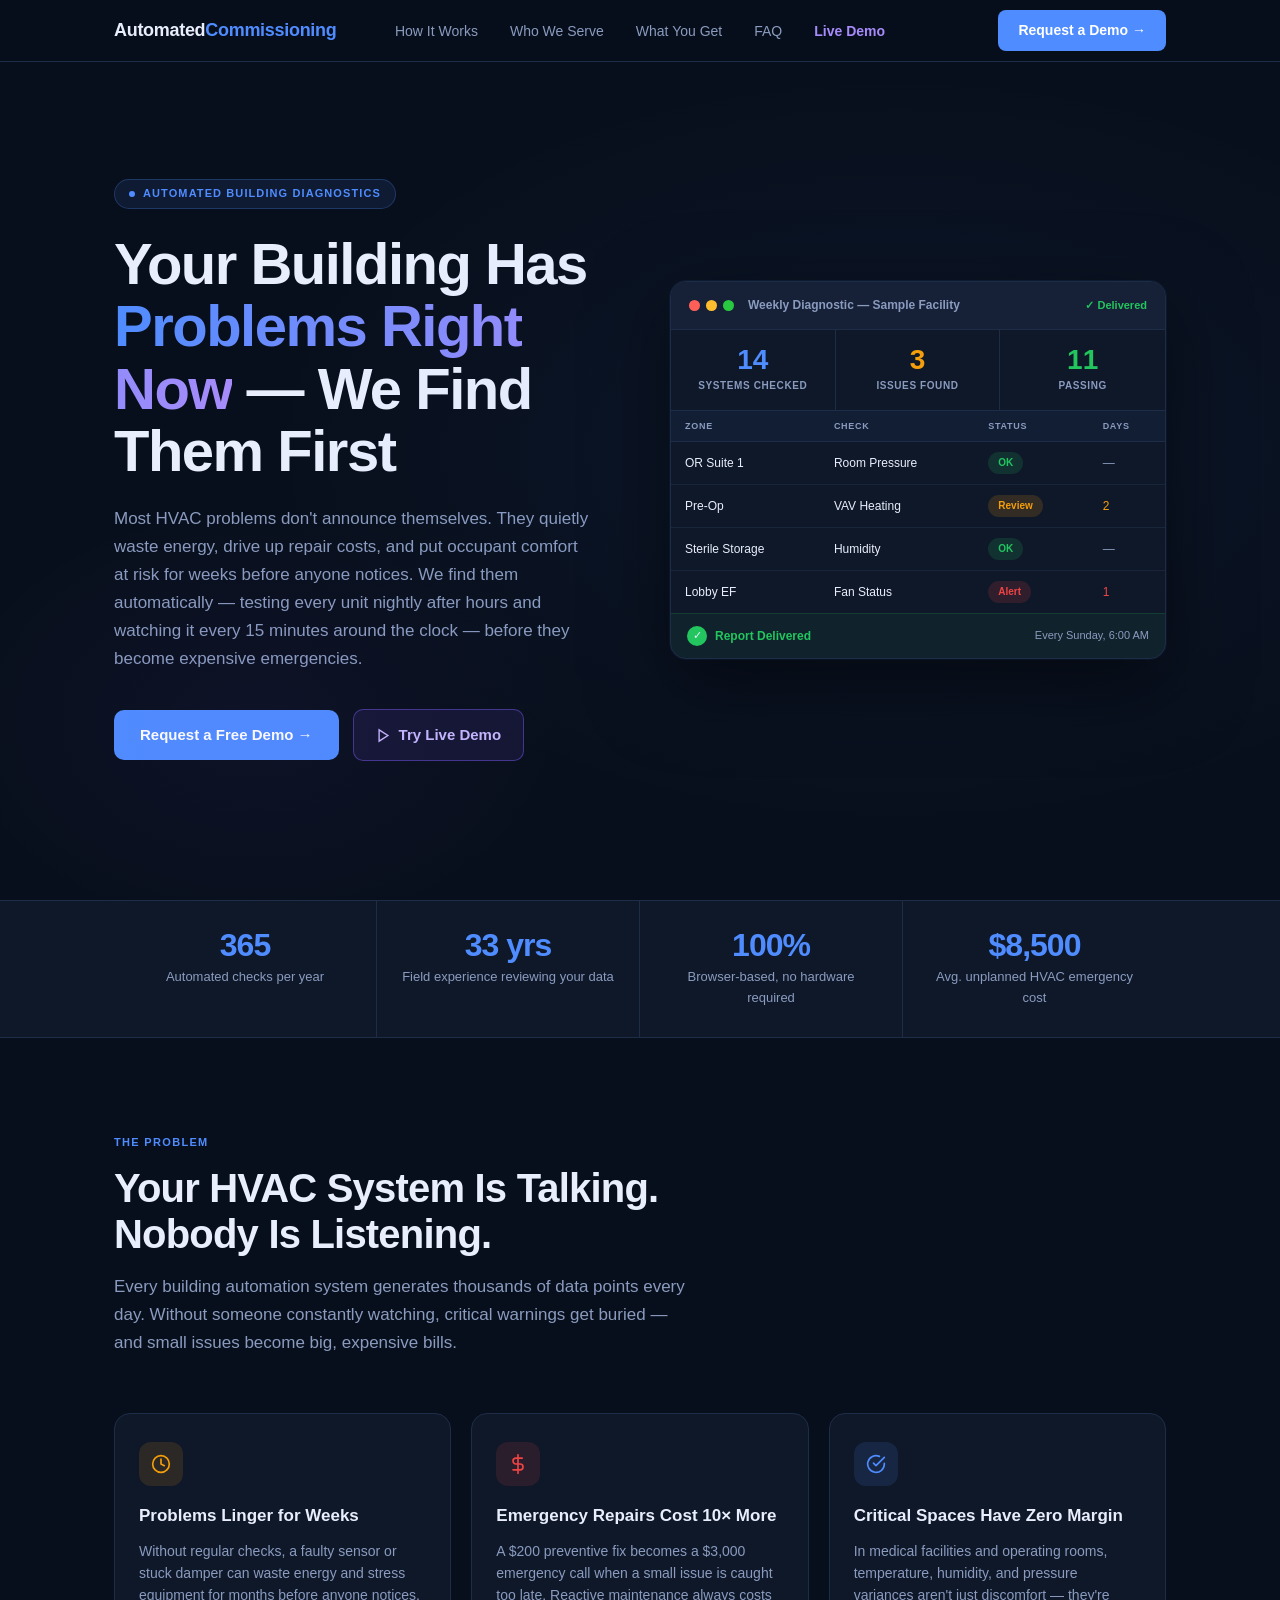
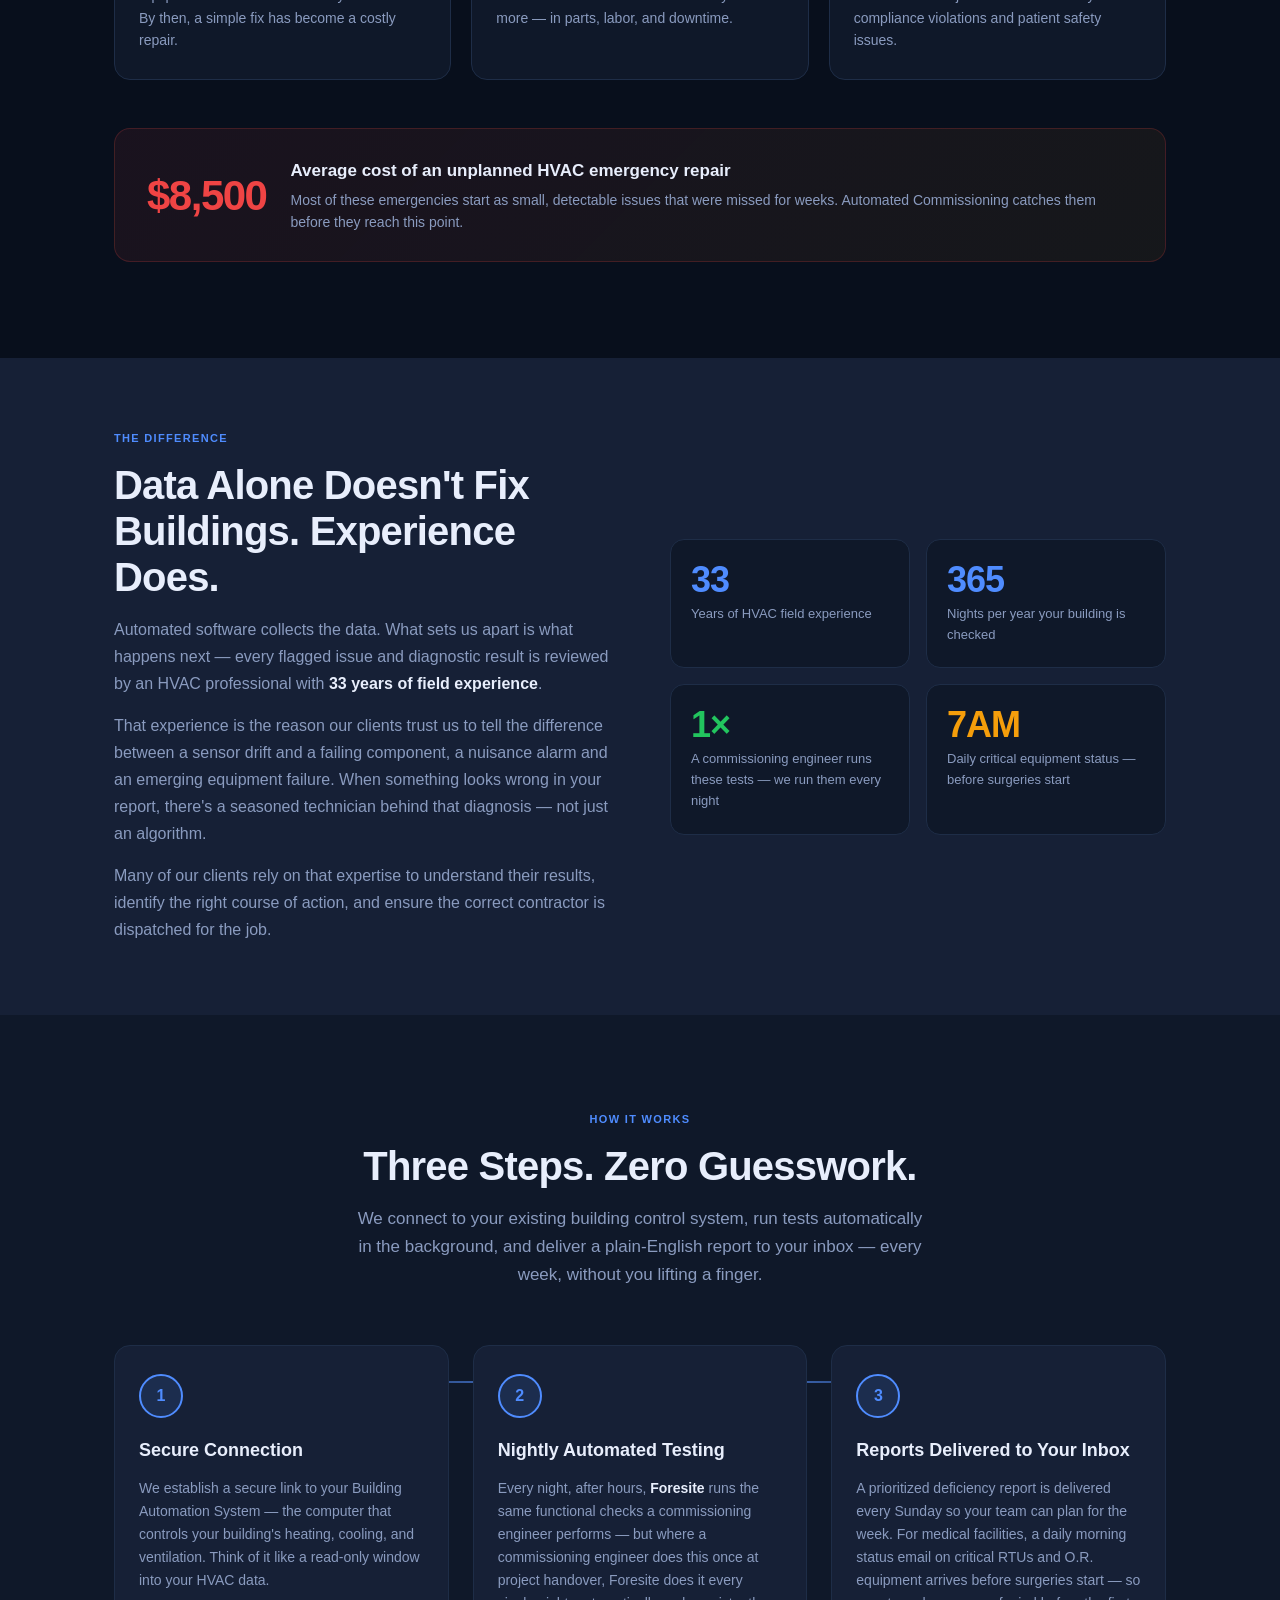
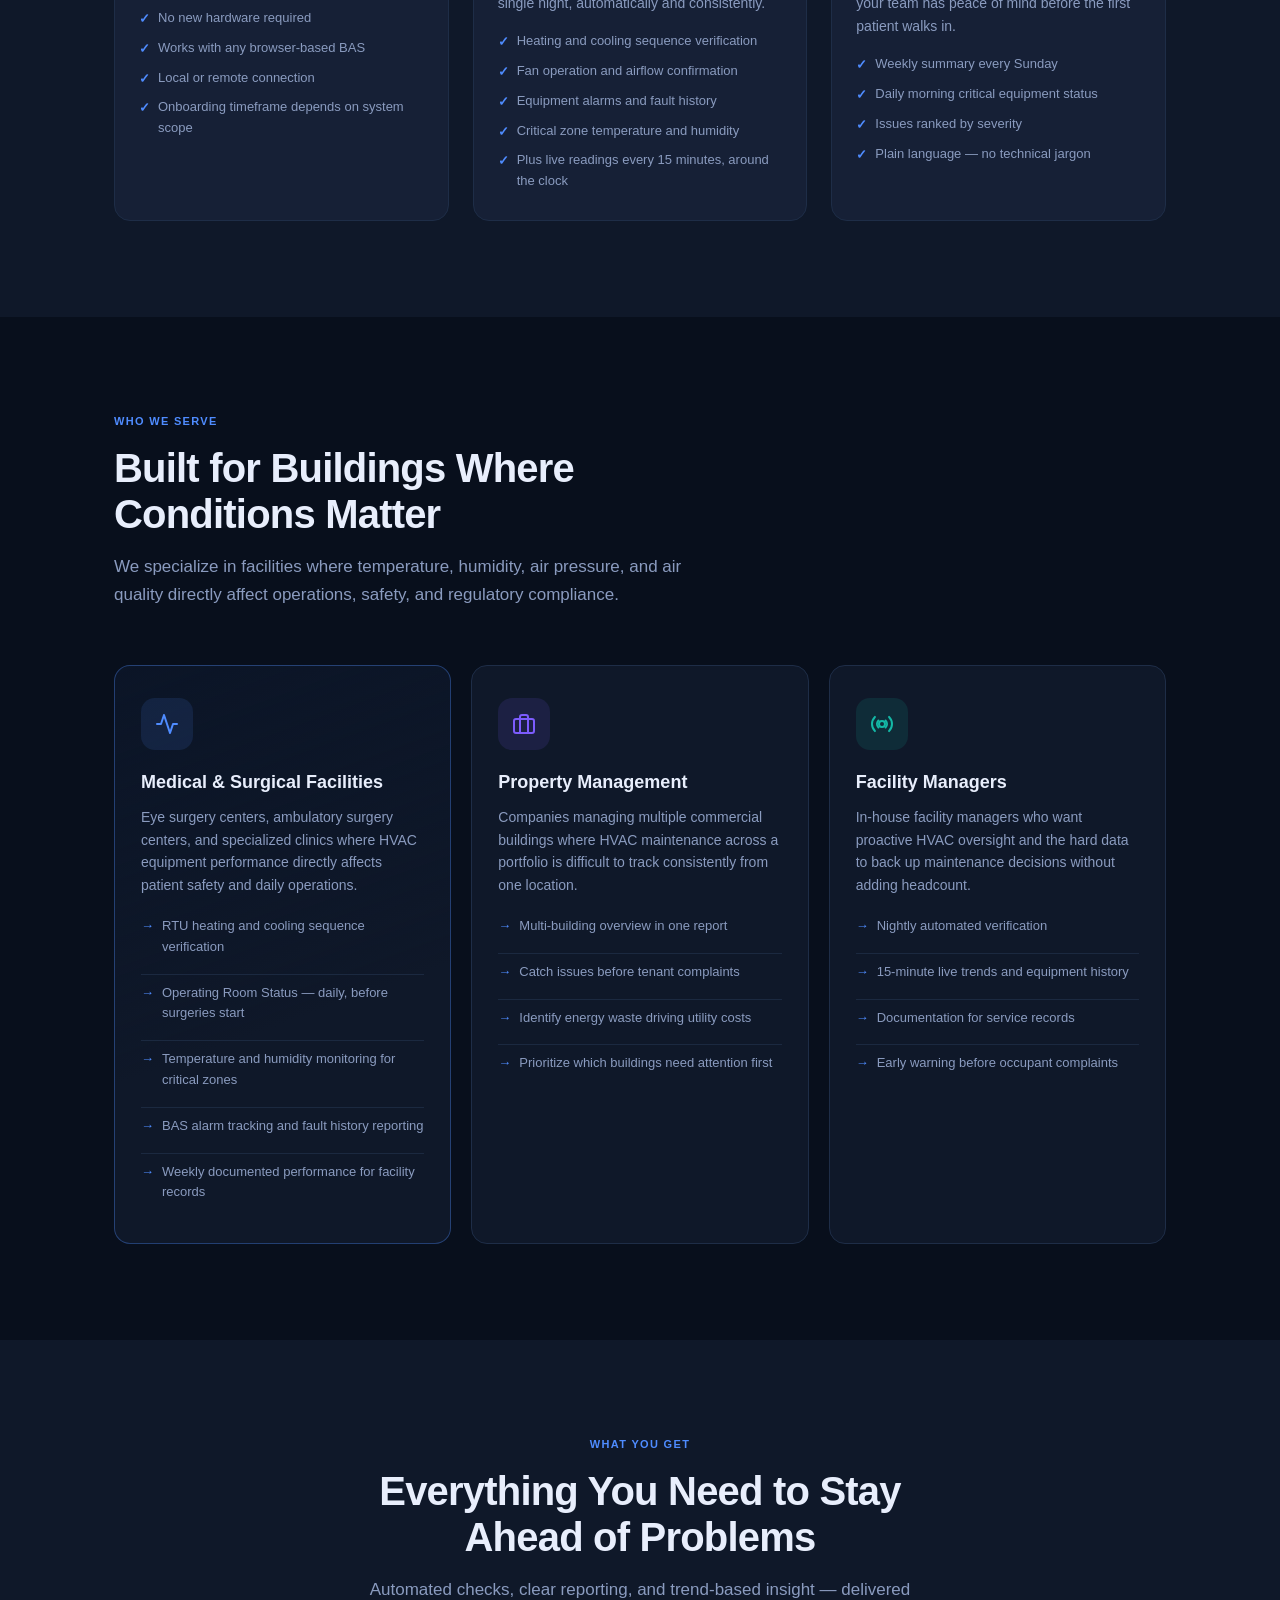
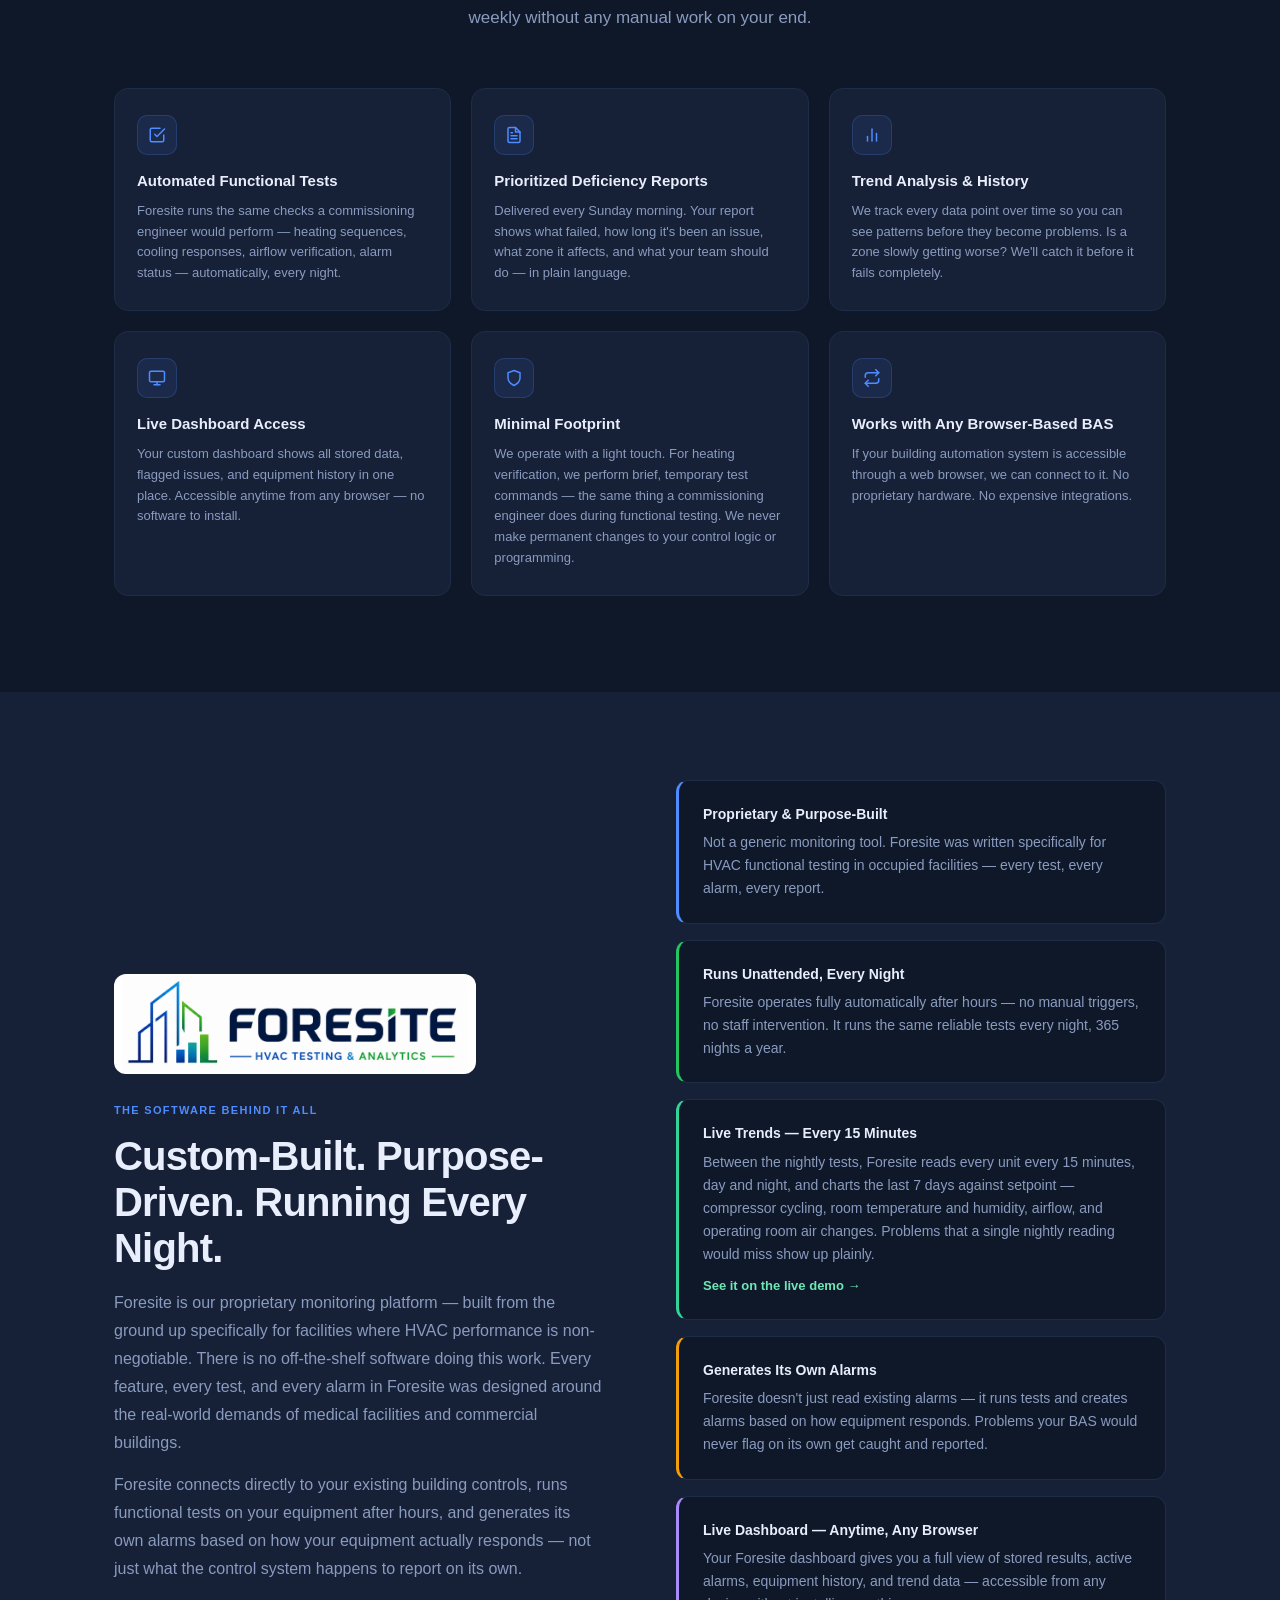
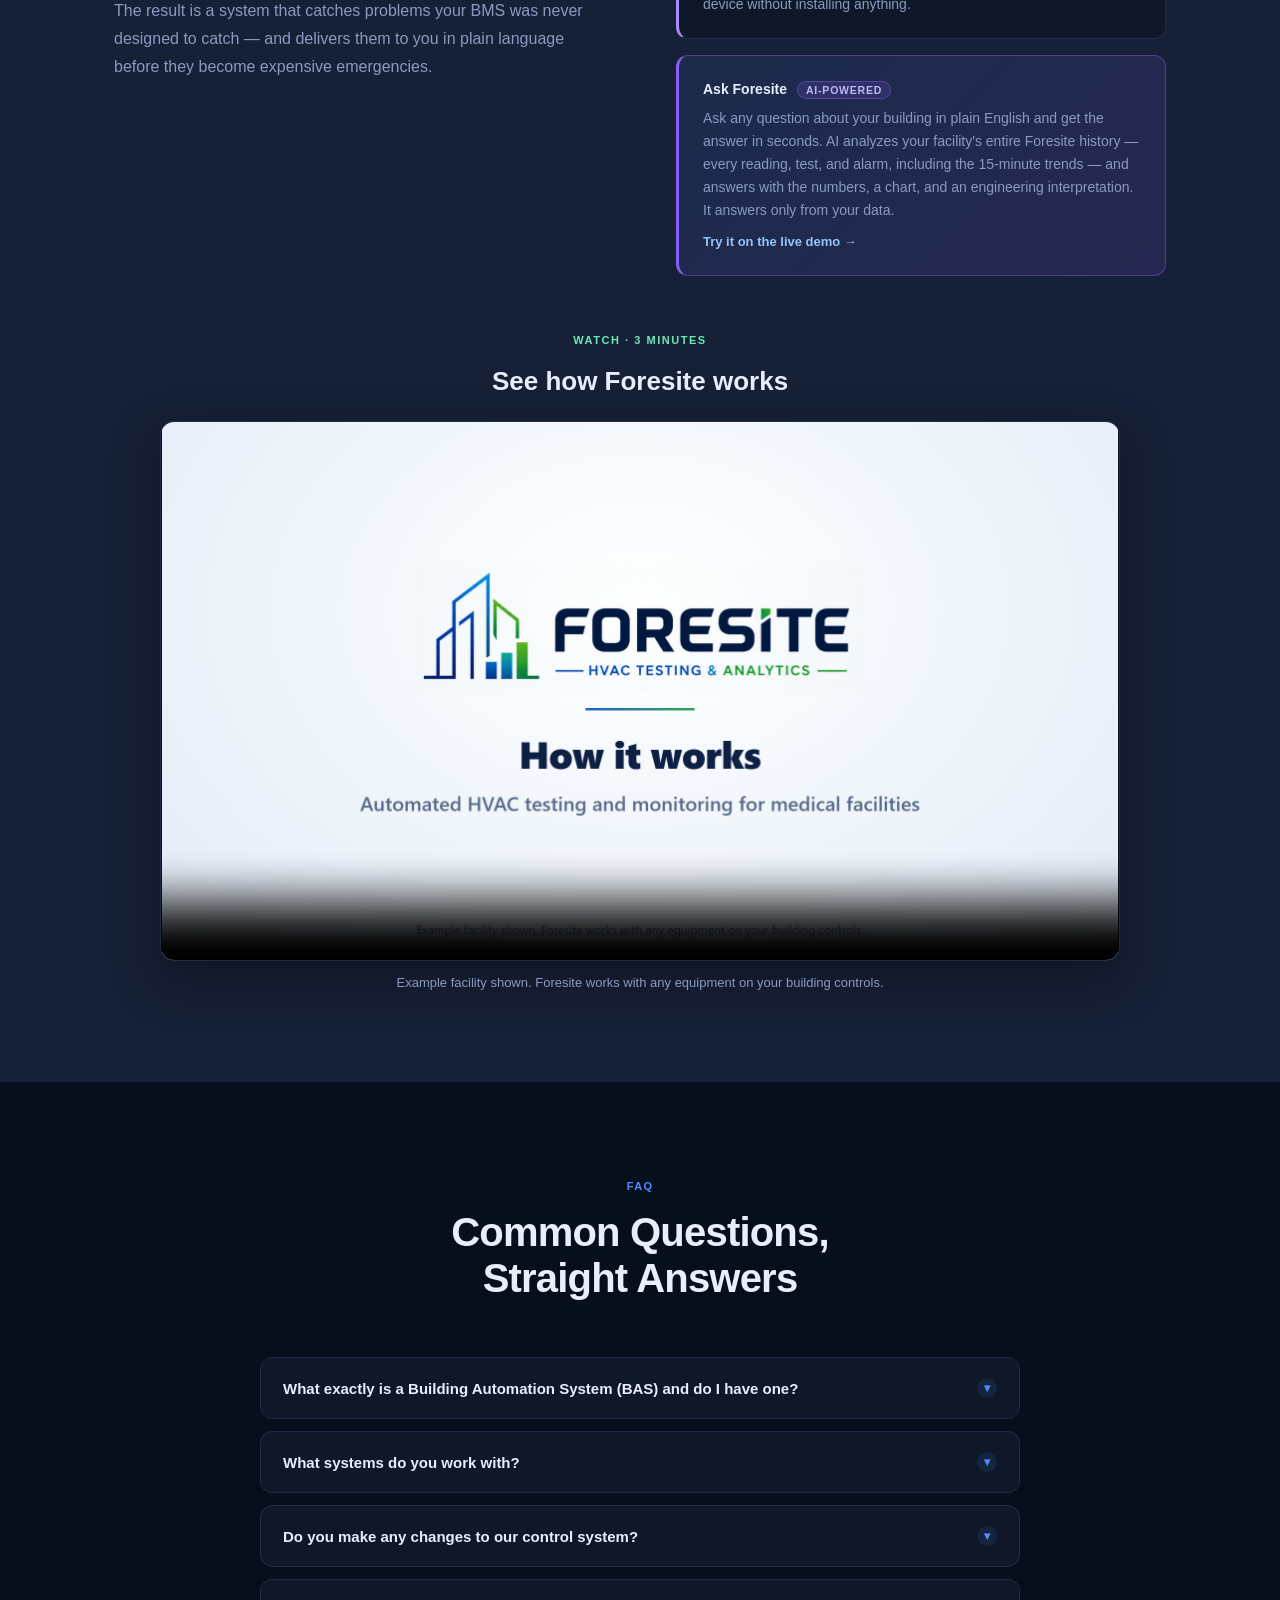
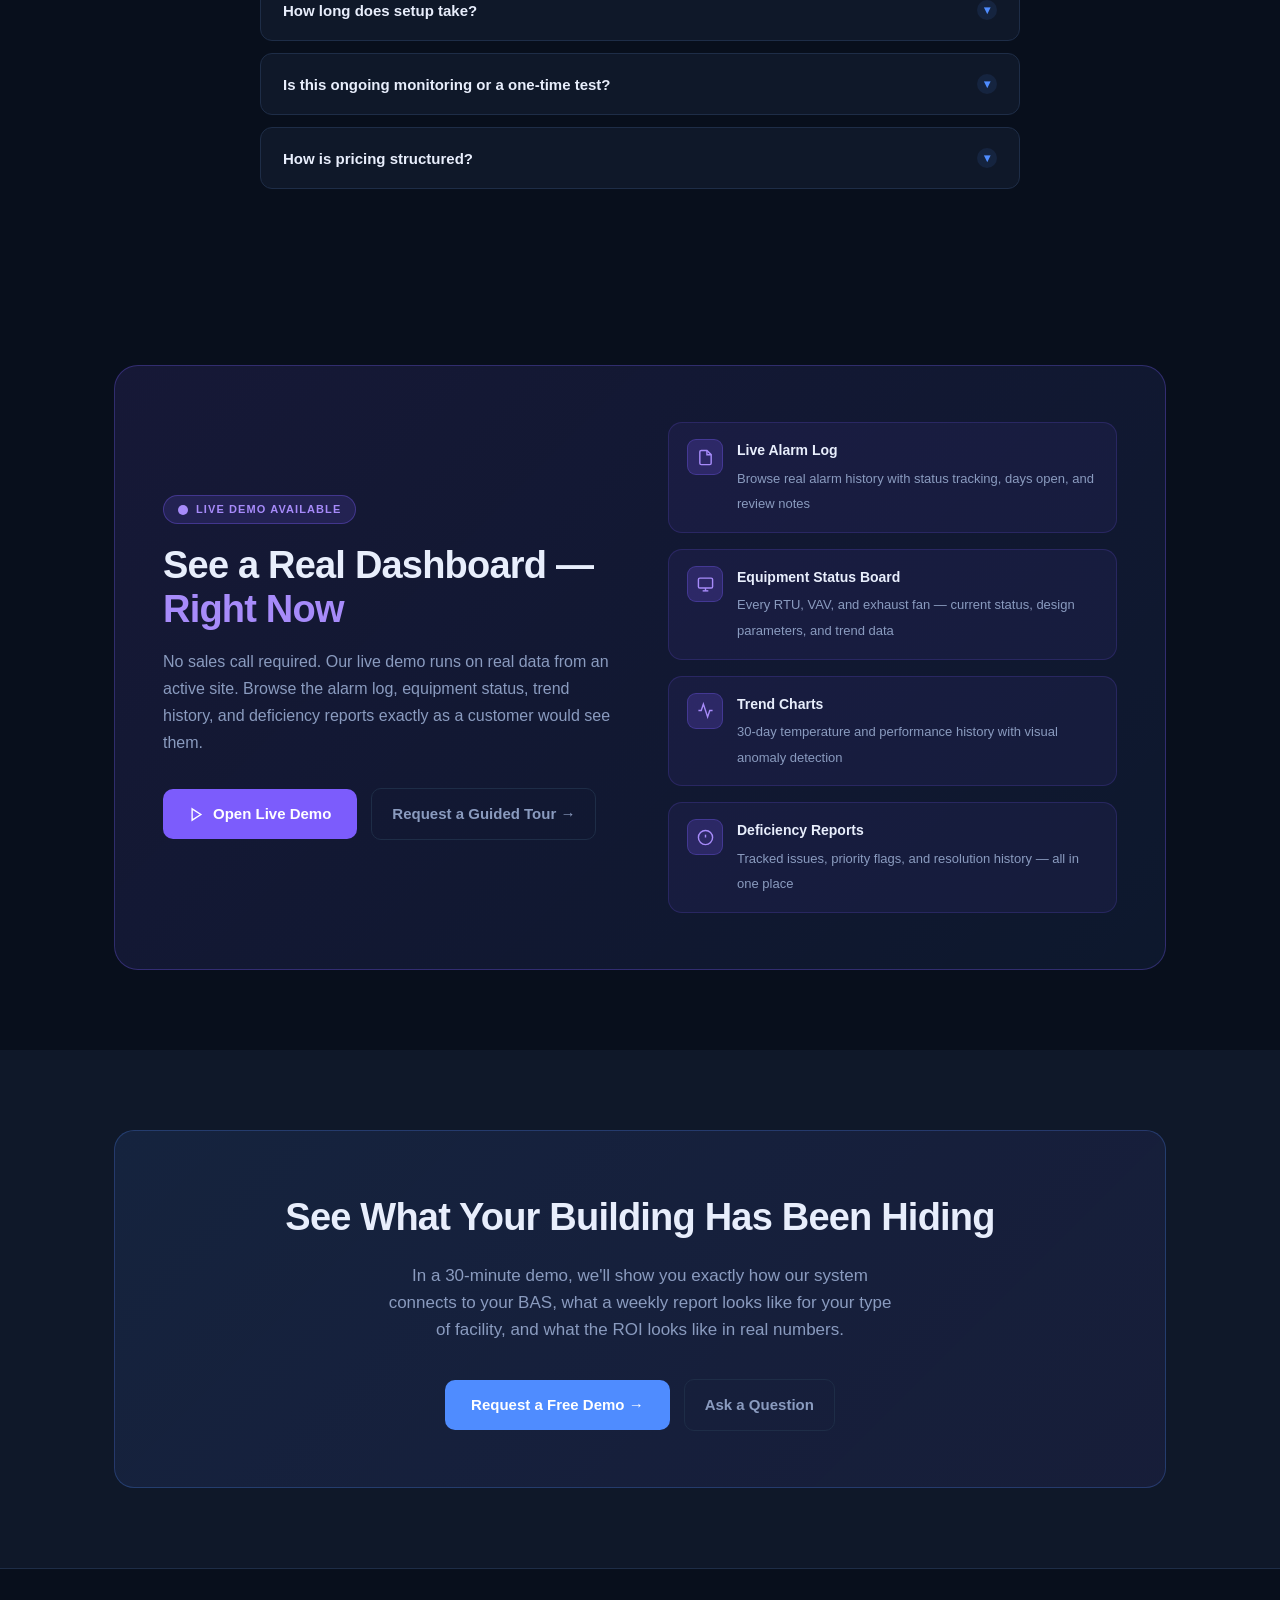
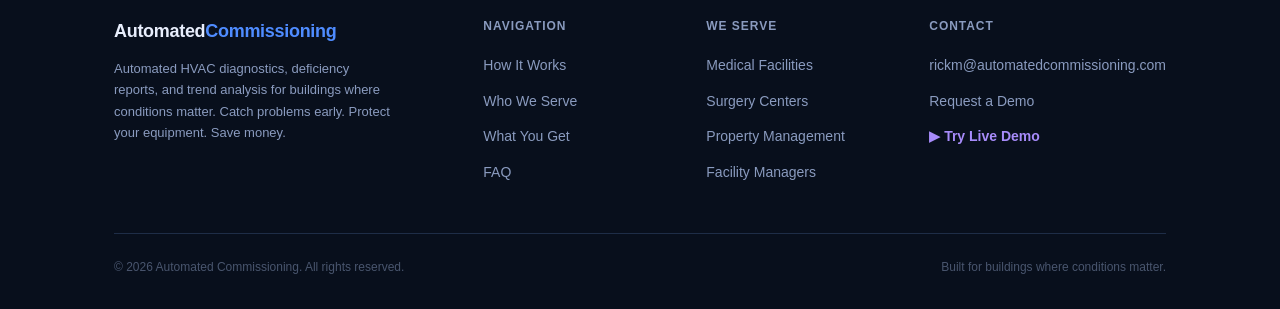
==== commit 266e5086: "Website: add How it works video to the Foresite section Co-Authored-By: Claude Opus 5.5 <noreply@ant" ====
--- a/index.html
+++ b/index.html
@@ -1400,6 +1400,18 @@
       </div>
 
     </div>
+
+    <!-- How it works video -->
+    <div style="margin:56px auto 0;max-width:960px;text-align:center;">
+      <div style="font-size:11px;font-weight:800;letter-spacing:0.14em;text-transform:uppercase;color:#6ee7b7;">Watch &middot; 3 minutes</div>
+      <h3 style="font-size:26px;font-weight:800;margin:12px 0 18px;color:var(--text);">See how Foresite works</h3>
+      <video controls preload="metadata" playsinline poster="videos/foresite-how-it-works-poster.jpg"
+             style="width:100%;aspect-ratio:16/9;display:block;border-radius:14px;border:1px solid var(--border);background:#0b1220;box-shadow:0 18px 50px rgba(0,0,0,0.35);">
+        <source src="videos/foresite-how-it-works.mp4" type="video/mp4">
+        Your browser can't play this video. <a href="videos/foresite-how-it-works.mp4">Download it here.</a>
+      </video>
+      <p style="font-size:13px;color:var(--muted);margin-top:12px;">Example facility shown. Foresite works with any equipment on your building controls.</p>
+    </div>
   </div>
 </section>
 
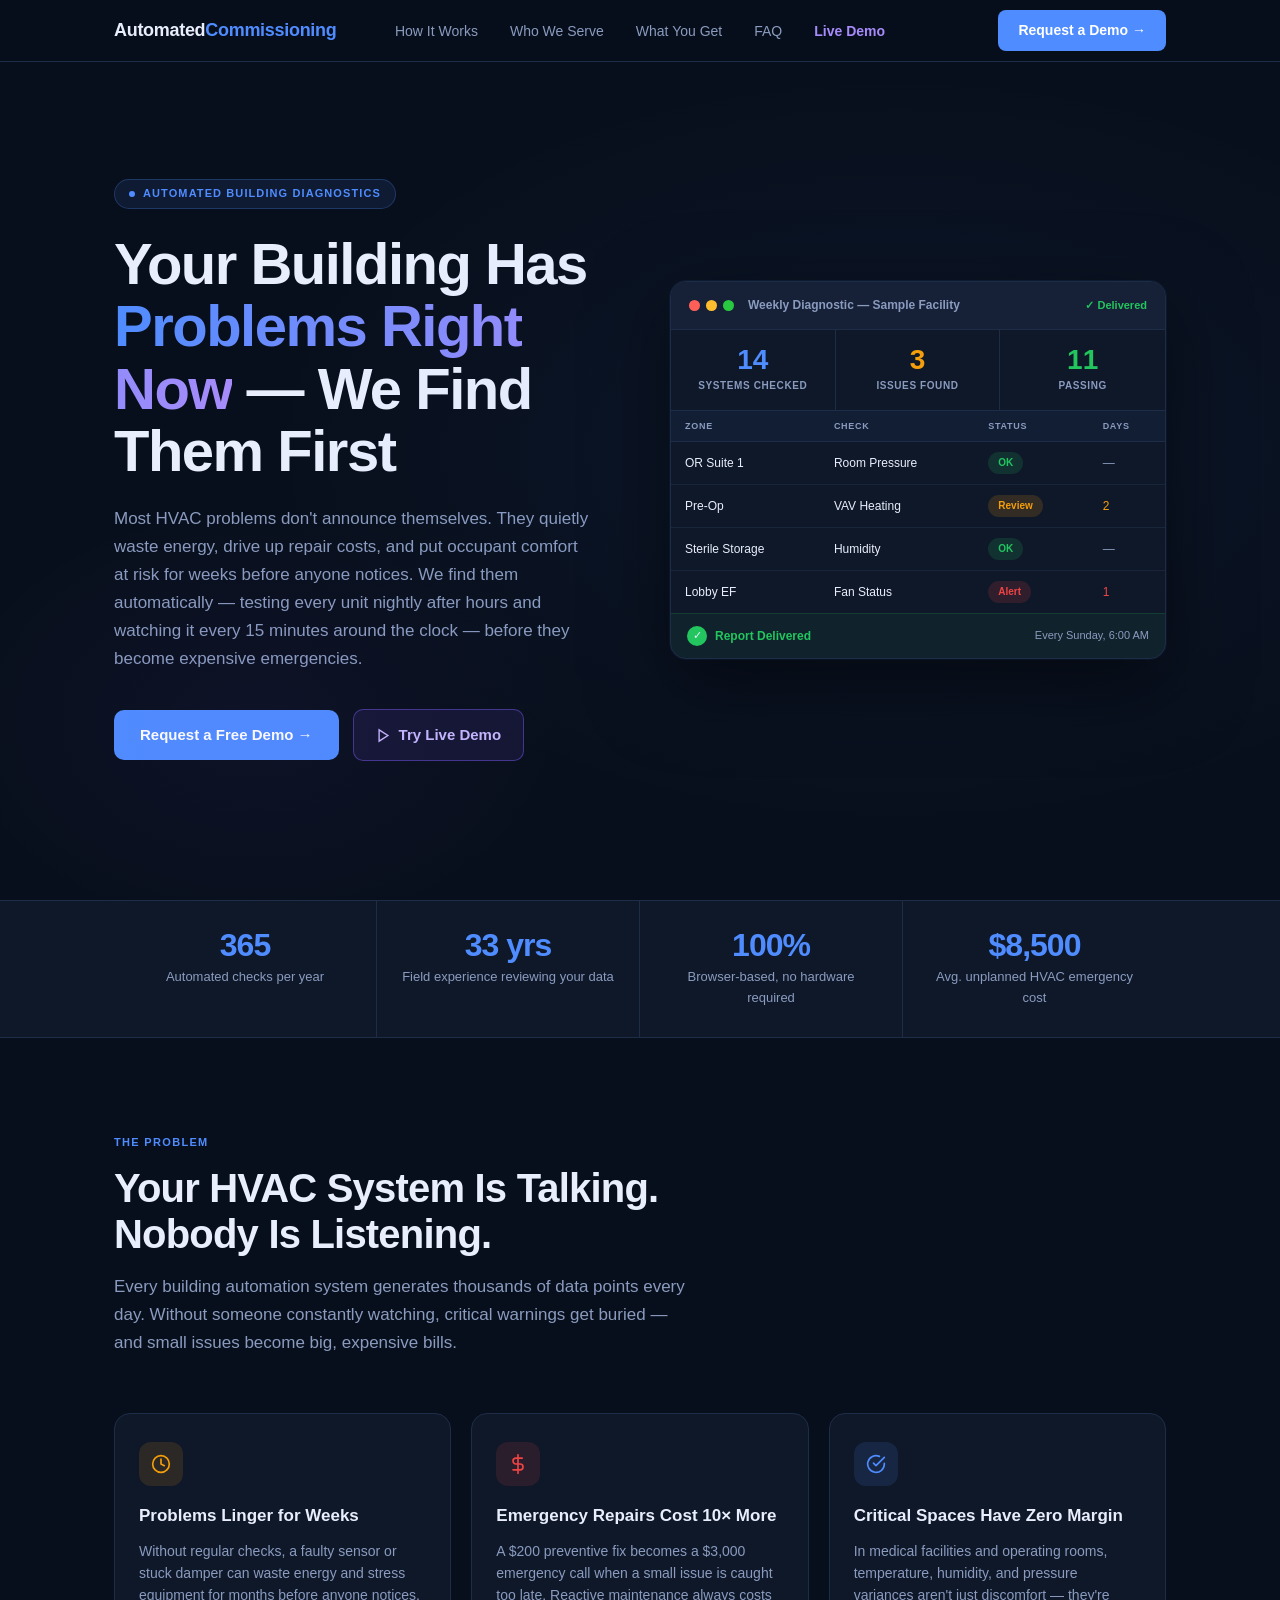
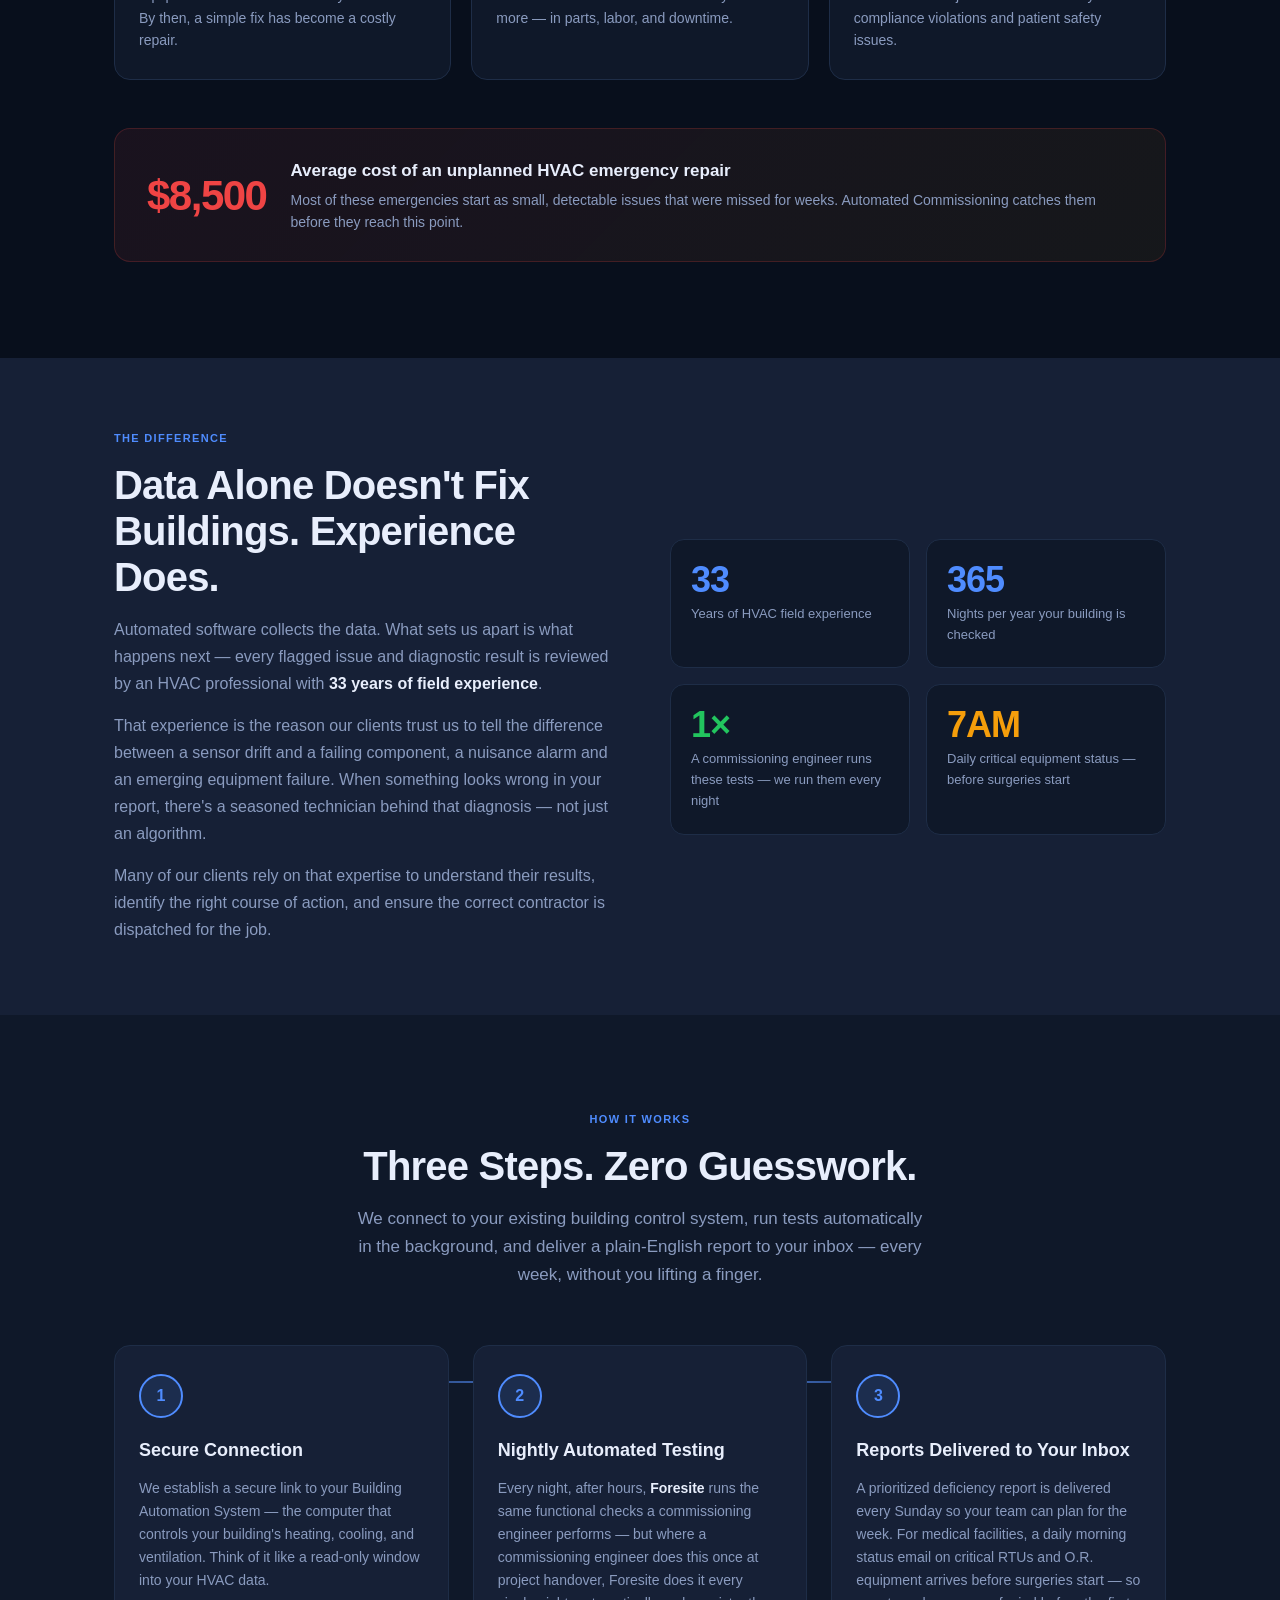
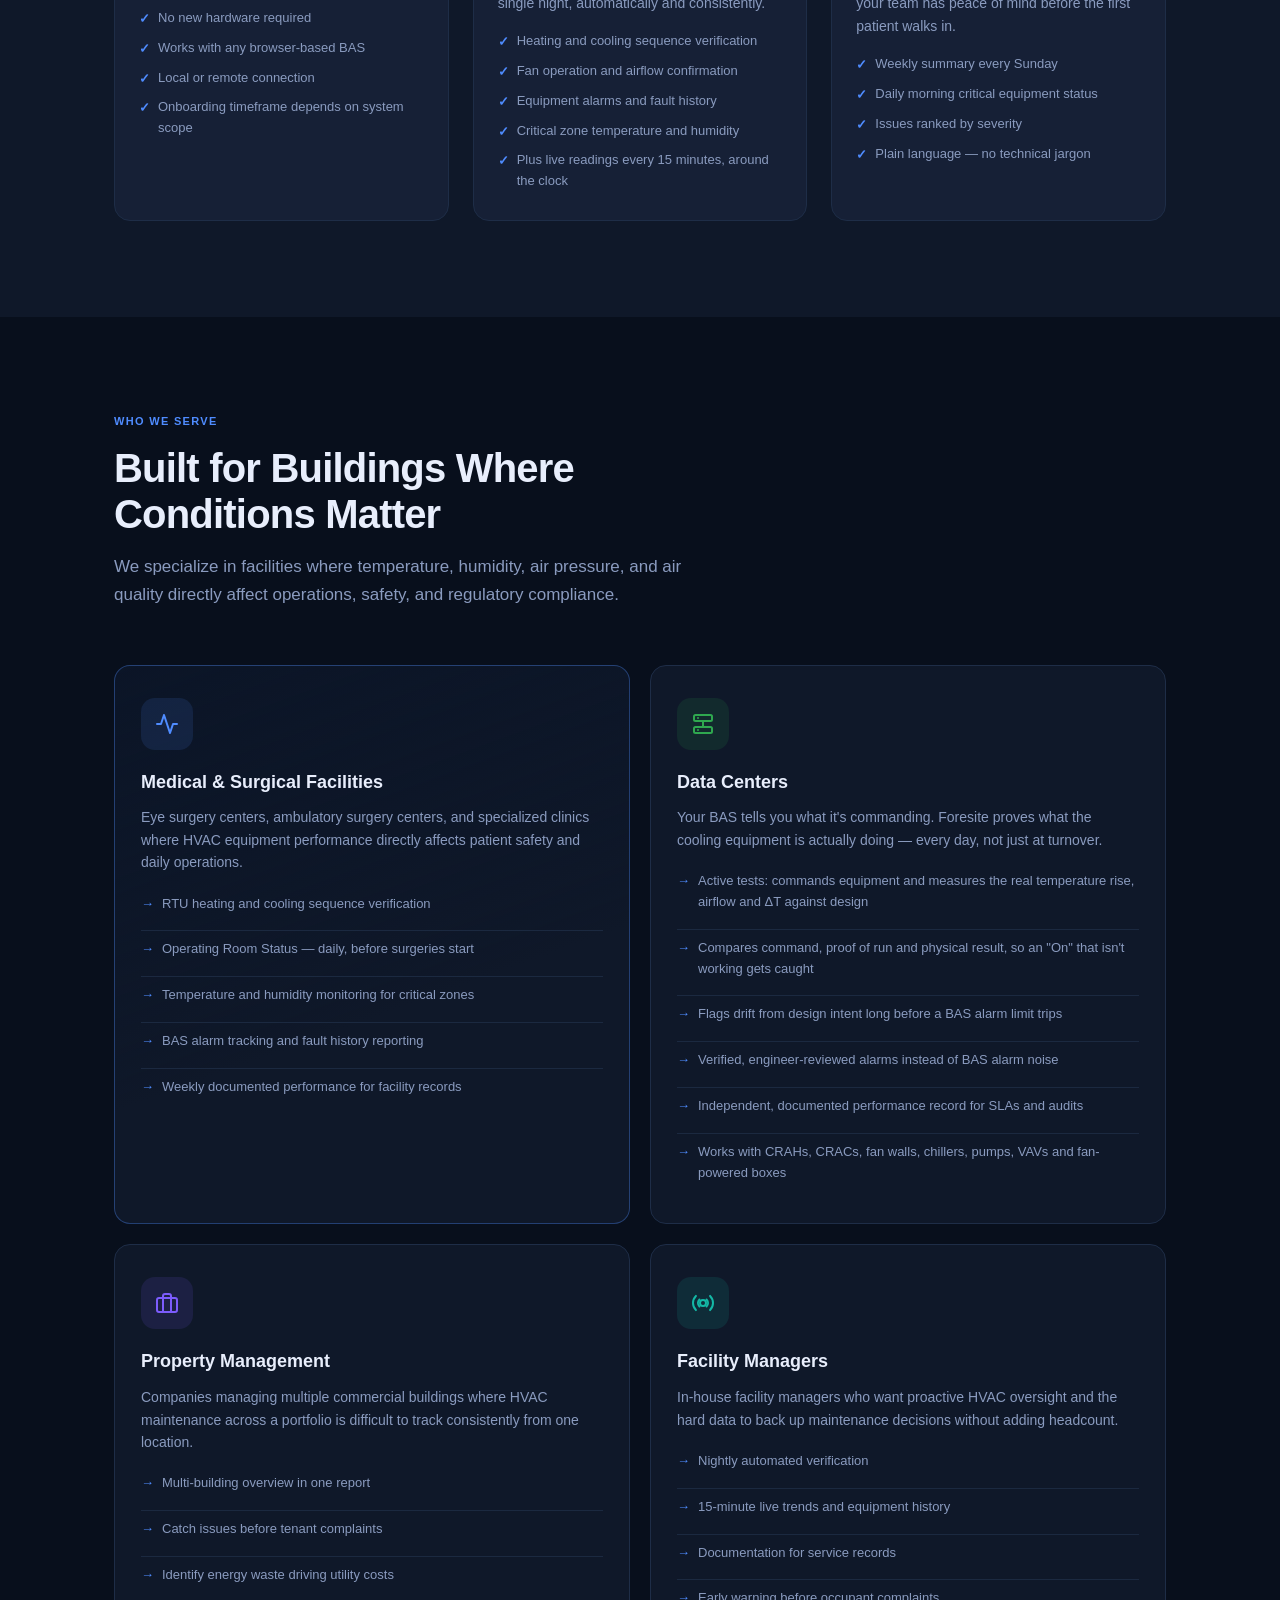
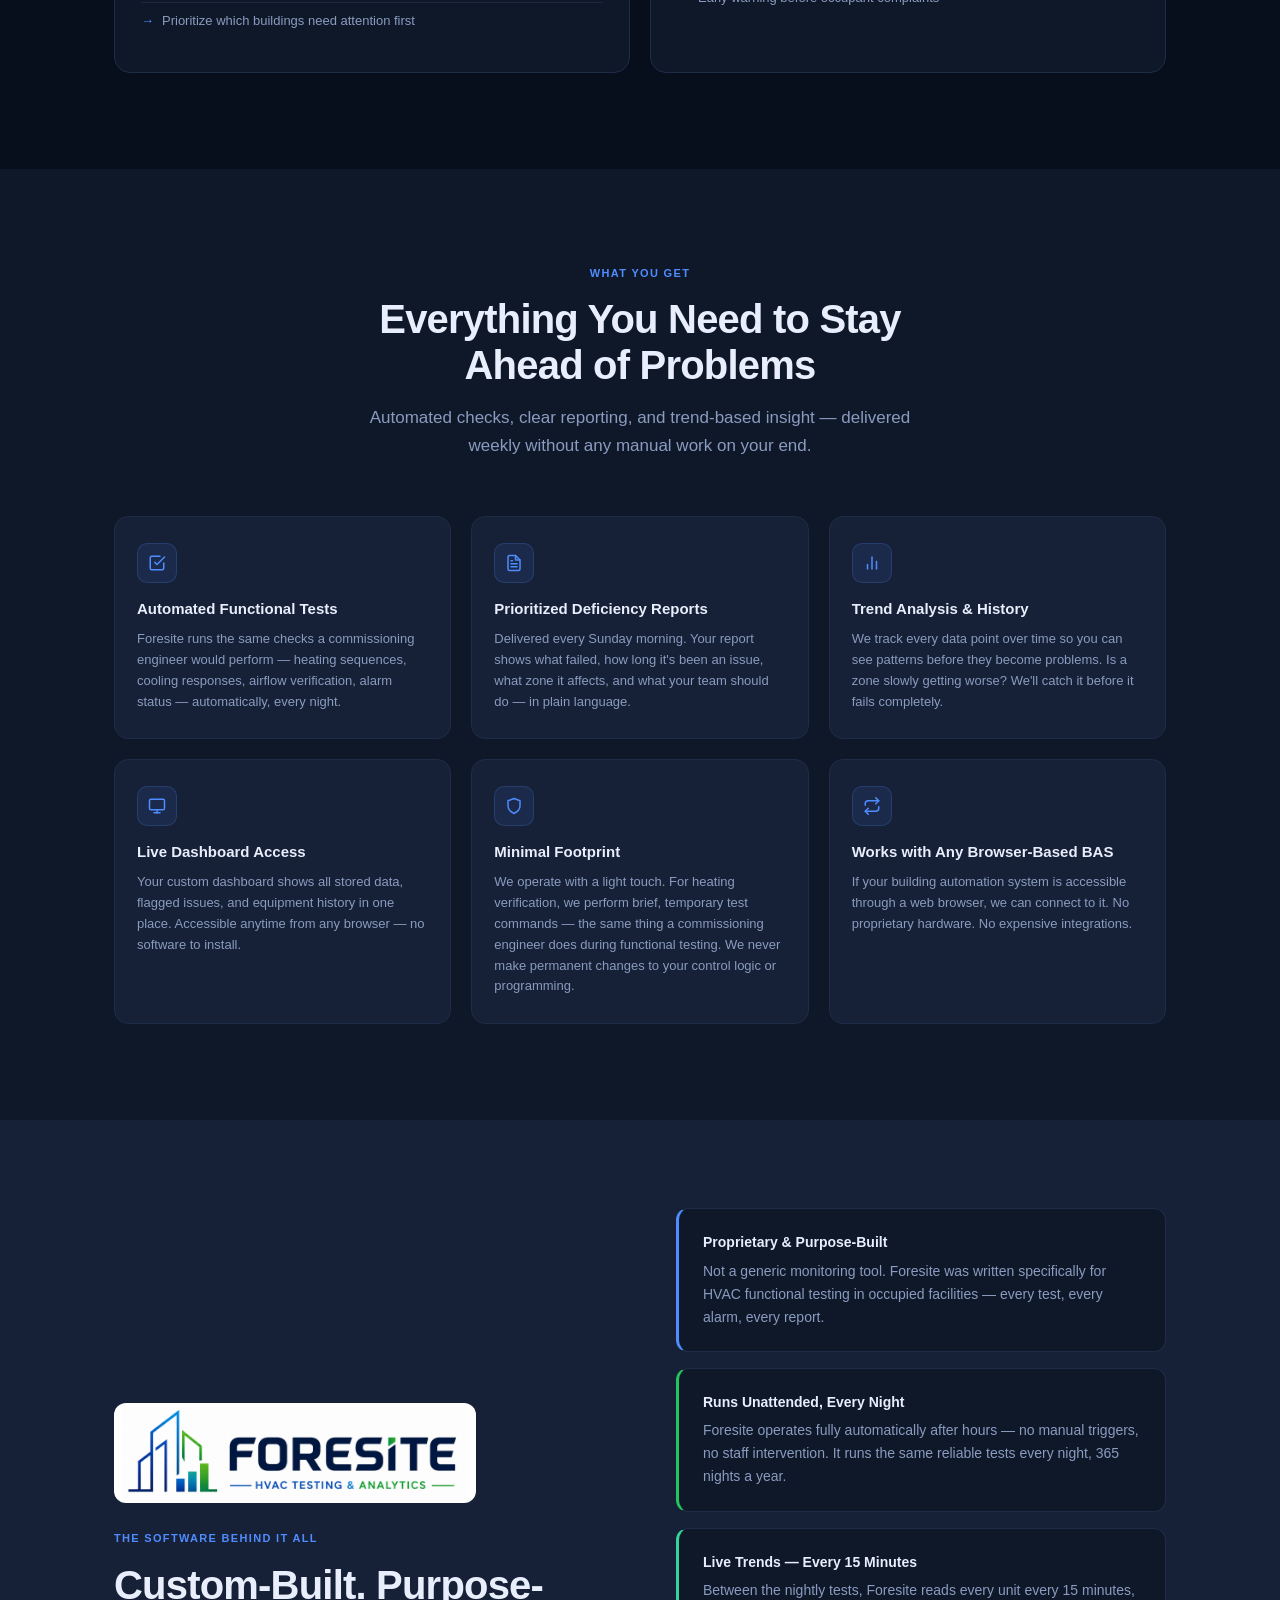
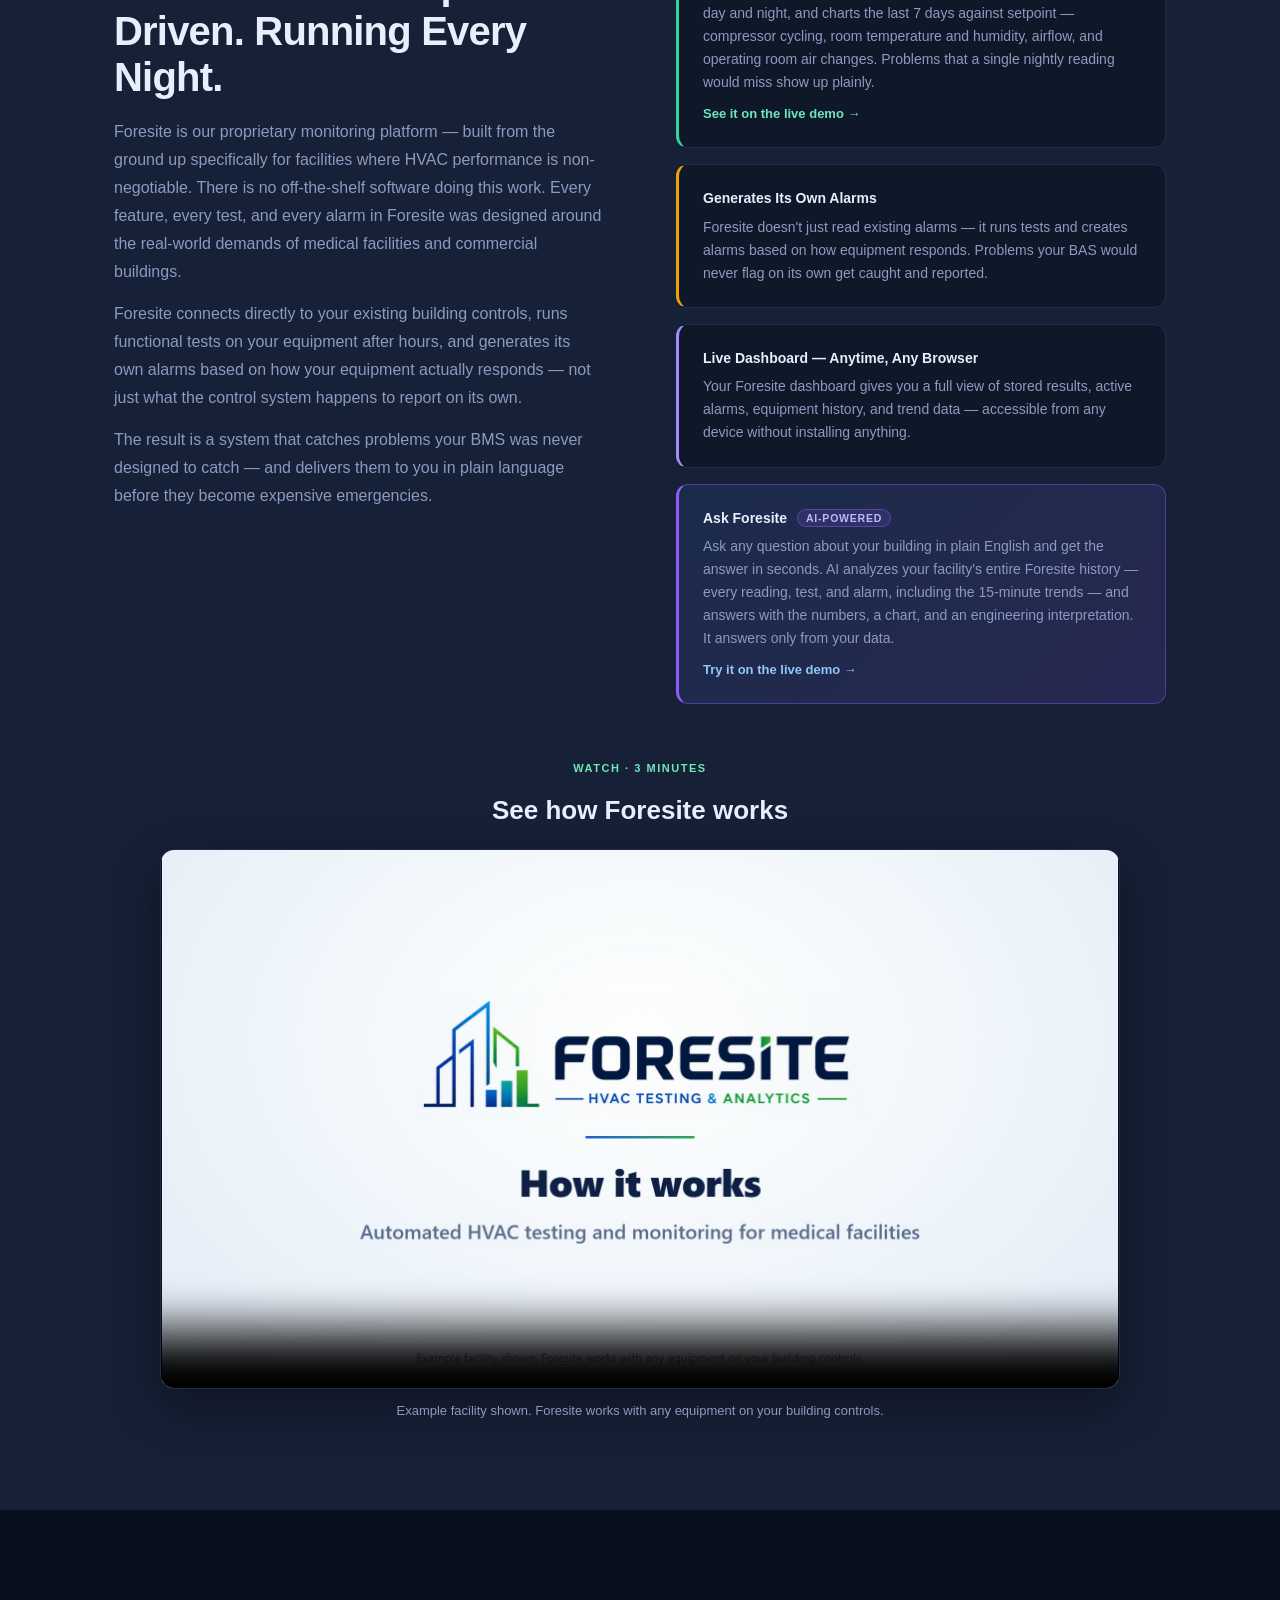
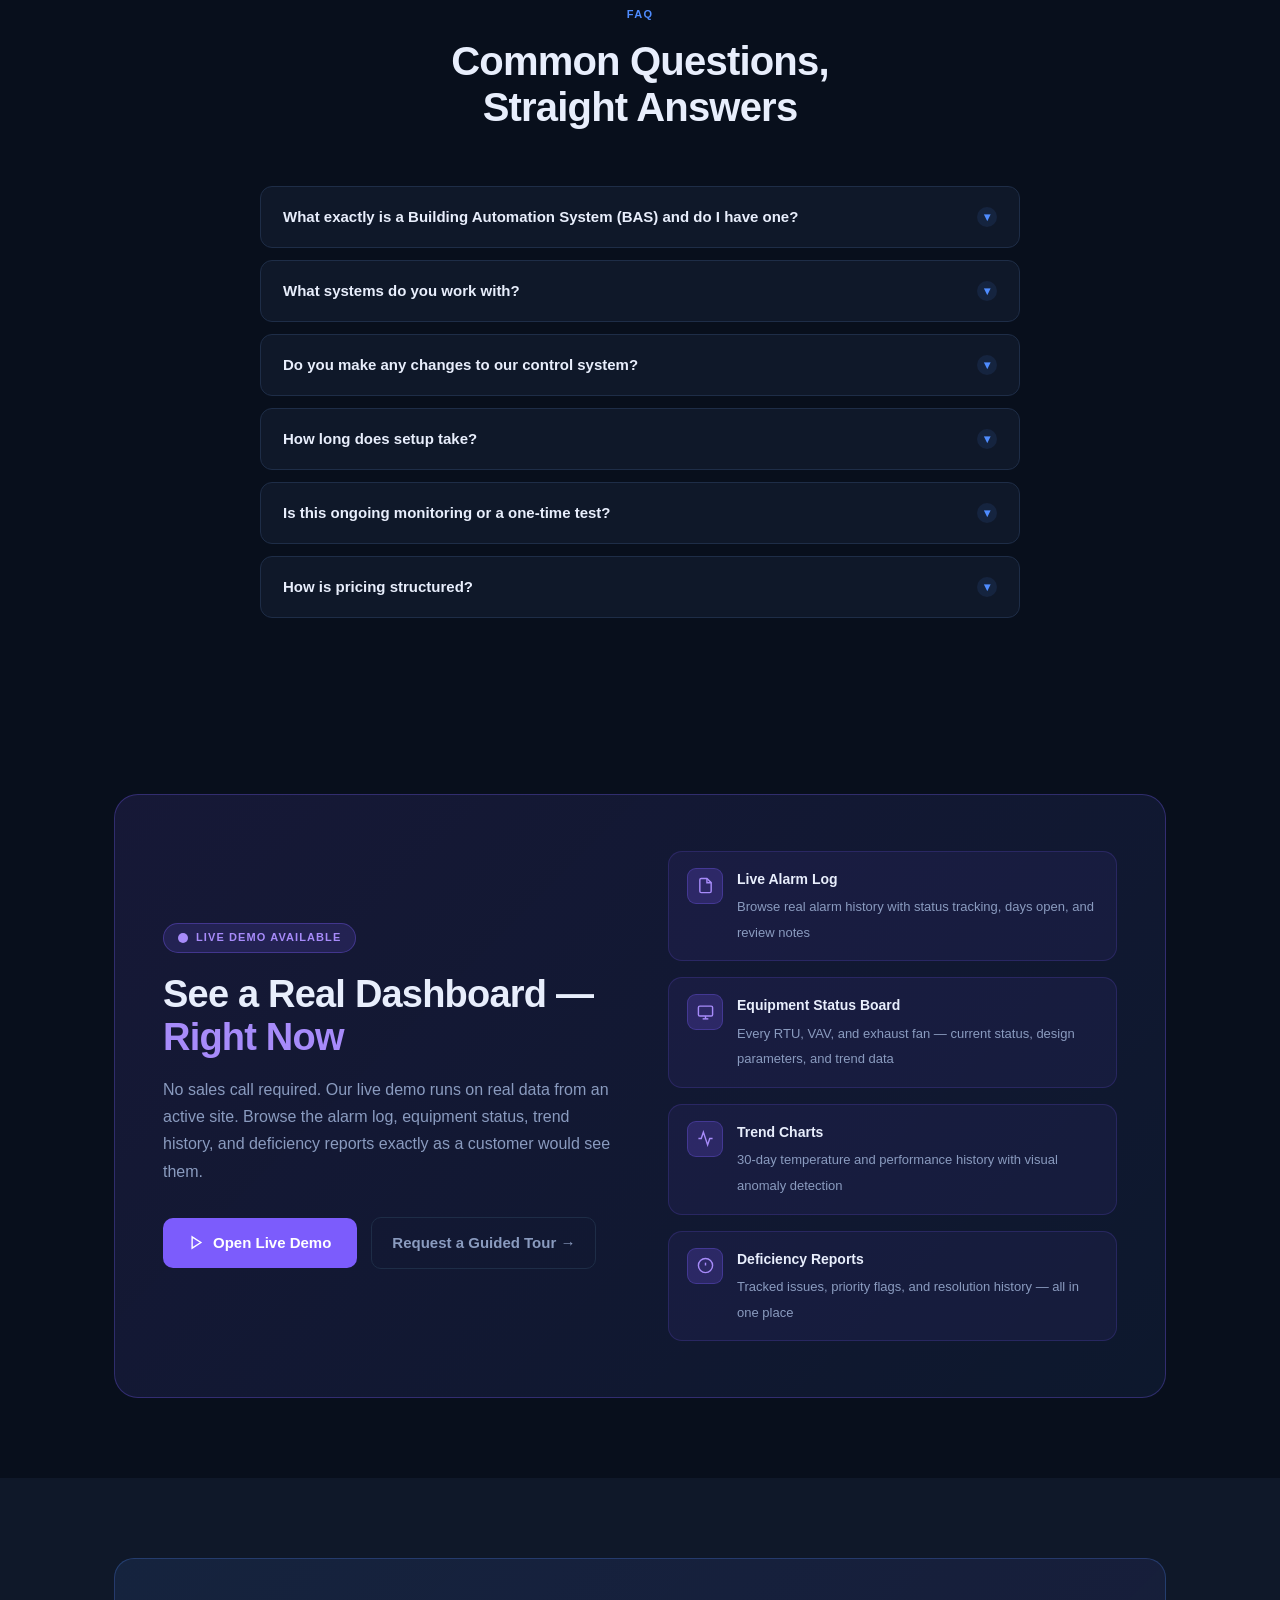
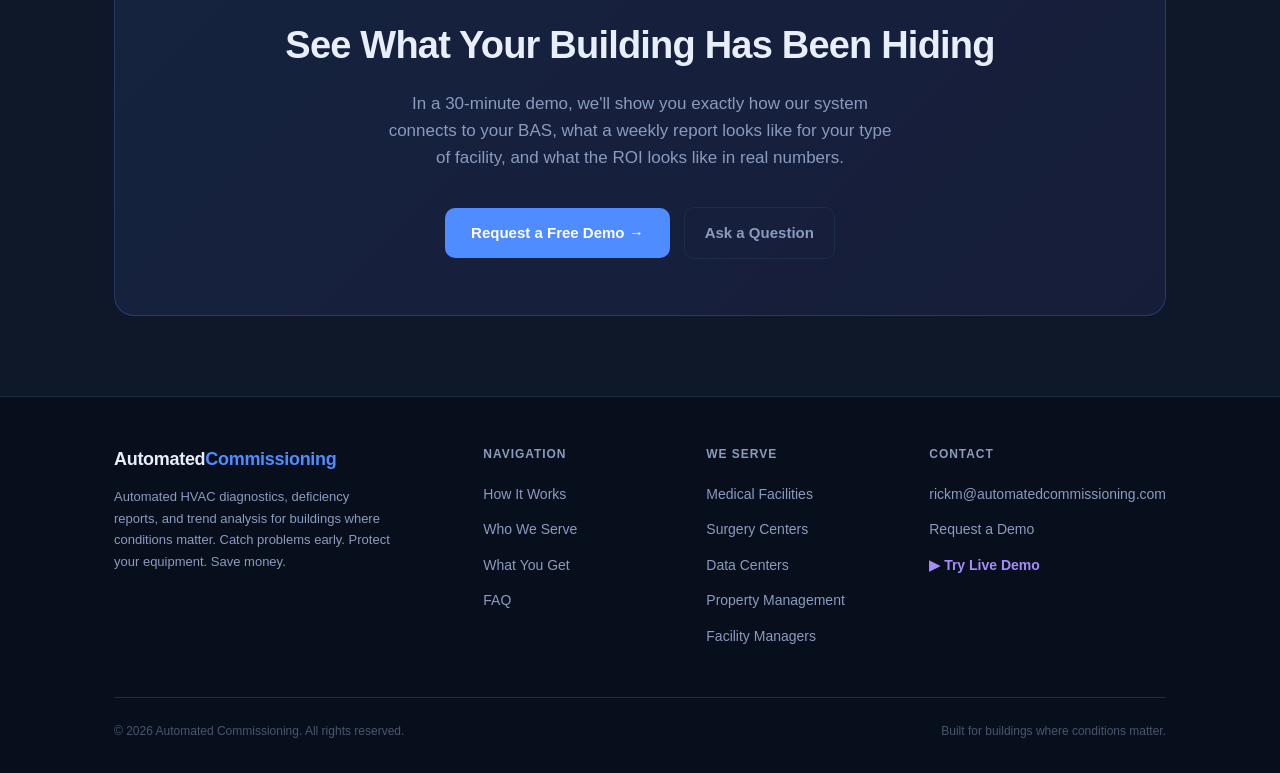
==== commit 0b7419ac: "Add Data Centers to Who We Serve" ====
--- a/index.html
+++ b/index.html
@@ -3,7 +3,7 @@
 <head>
   <meta charset="UTF-8" />
   <meta name="viewport" content="width=device-width, initial-scale=1.0" />
-  <meta name="description" content="Automated Commissioning delivers weekly HVAC diagnostics, deficiency reports, and trend analysis for medical facilities, surgery centers, and commercial buildings." />
+  <meta name="description" content="Automated Commissioning delivers weekly HVAC diagnostics, deficiency reports, and trend analysis for medical facilities, surgery centers, data centers, and commercial buildings." />
   <title>Automated Commissioning | Weekly HVAC Diagnostics for Buildings</title>
   <style>
     /* ── Reset & Variables ──────────────────────────────────────────────── */
@@ -739,7 +739,7 @@
 
     .serve-grid {
       display: grid;
-      grid-template-columns: repeat(3, 1fr);
+      grid-template-columns: repeat(2, 1fr);
       gap: 20px;
     }
 
@@ -766,6 +766,7 @@
     .serve-icon-wrap.blue   { background: rgba(79,140,255,0.12); }
     .serve-icon-wrap.purple { background: rgba(124,92,252,0.12); }
     .serve-icon-wrap.teal   { background: rgba(20,184,166,0.12); }
+    .serve-icon-wrap.green  { background: rgba(47,168,79,0.12); }
 
     .serve-card h3 { font-size: 18px; font-weight: 700; margin-bottom: 10px; }
     .serve-card > p { font-size: 14px; color: var(--muted); line-height: 1.6; margin-bottom: 20px; }
@@ -1280,6 +1281,21 @@
         </ul>
       </div>
       <div class="serve-card reveal">
+        <div class="serve-icon-wrap green">
+          <svg width="24" height="24" viewBox="0 0 24 24" fill="none" stroke="#2fa84f" stroke-width="2" stroke-linecap="round" stroke-linejoin="round"><rect x="3" y="3" width="18" height="6" rx="1.5"/><rect x="3" y="15" width="18" height="6" rx="1.5"/><line x1="7" y1="6" x2="7.01" y2="6"/><line x1="7" y1="18" x2="7.01" y2="18"/><line x1="12" y1="9" x2="12" y2="15"/></svg>
+        </div>
+        <h3>Data Centers</h3>
+        <p>Your BAS tells you what it's commanding. Foresite proves what the cooling equipment is actually doing — every day, not just at turnover.</p>
+        <ul class="serve-list">
+          <li>Active tests: commands equipment and measures the real temperature rise, airflow and ΔT against design</li>
+          <li>Compares command, proof of run and physical result, so an "On" that isn't working gets caught</li>
+          <li>Flags drift from design intent long before a BAS alarm limit trips</li>
+          <li>Verified, engineer-reviewed alarms instead of BAS alarm noise</li>
+          <li>Independent, documented performance record for SLAs and audits</li>
+          <li>Works with CRAHs, CRACs, fan walls, chillers, pumps, VAVs and fan-powered boxes</li>
+        </ul>
+      </div>
+      <div class="serve-card reveal">
         <div class="serve-icon-wrap purple">
           <svg width="24" height="24" viewBox="0 0 24 24" fill="none" stroke="#7c5cfc" stroke-width="2" stroke-linecap="round" stroke-linejoin="round"><rect x="2" y="7" width="20" height="14" rx="2" ry="2"/><path d="M16 21V5a2 2 0 0 0-2-2h-4a2 2 0 0 0-2 2v16"/></svg>
         </div>
@@ -1571,6 +1587,7 @@
         <ul>
           <li><a href="#who-we-serve">Medical Facilities</a></li>
           <li><a href="#who-we-serve">Surgery Centers</a></li>
+          <li><a href="#who-we-serve">Data Centers</a></li>
           <li><a href="#who-we-serve">Property Management</a></li>
           <li><a href="#who-we-serve">Facility Managers</a></li>
         </ul>
